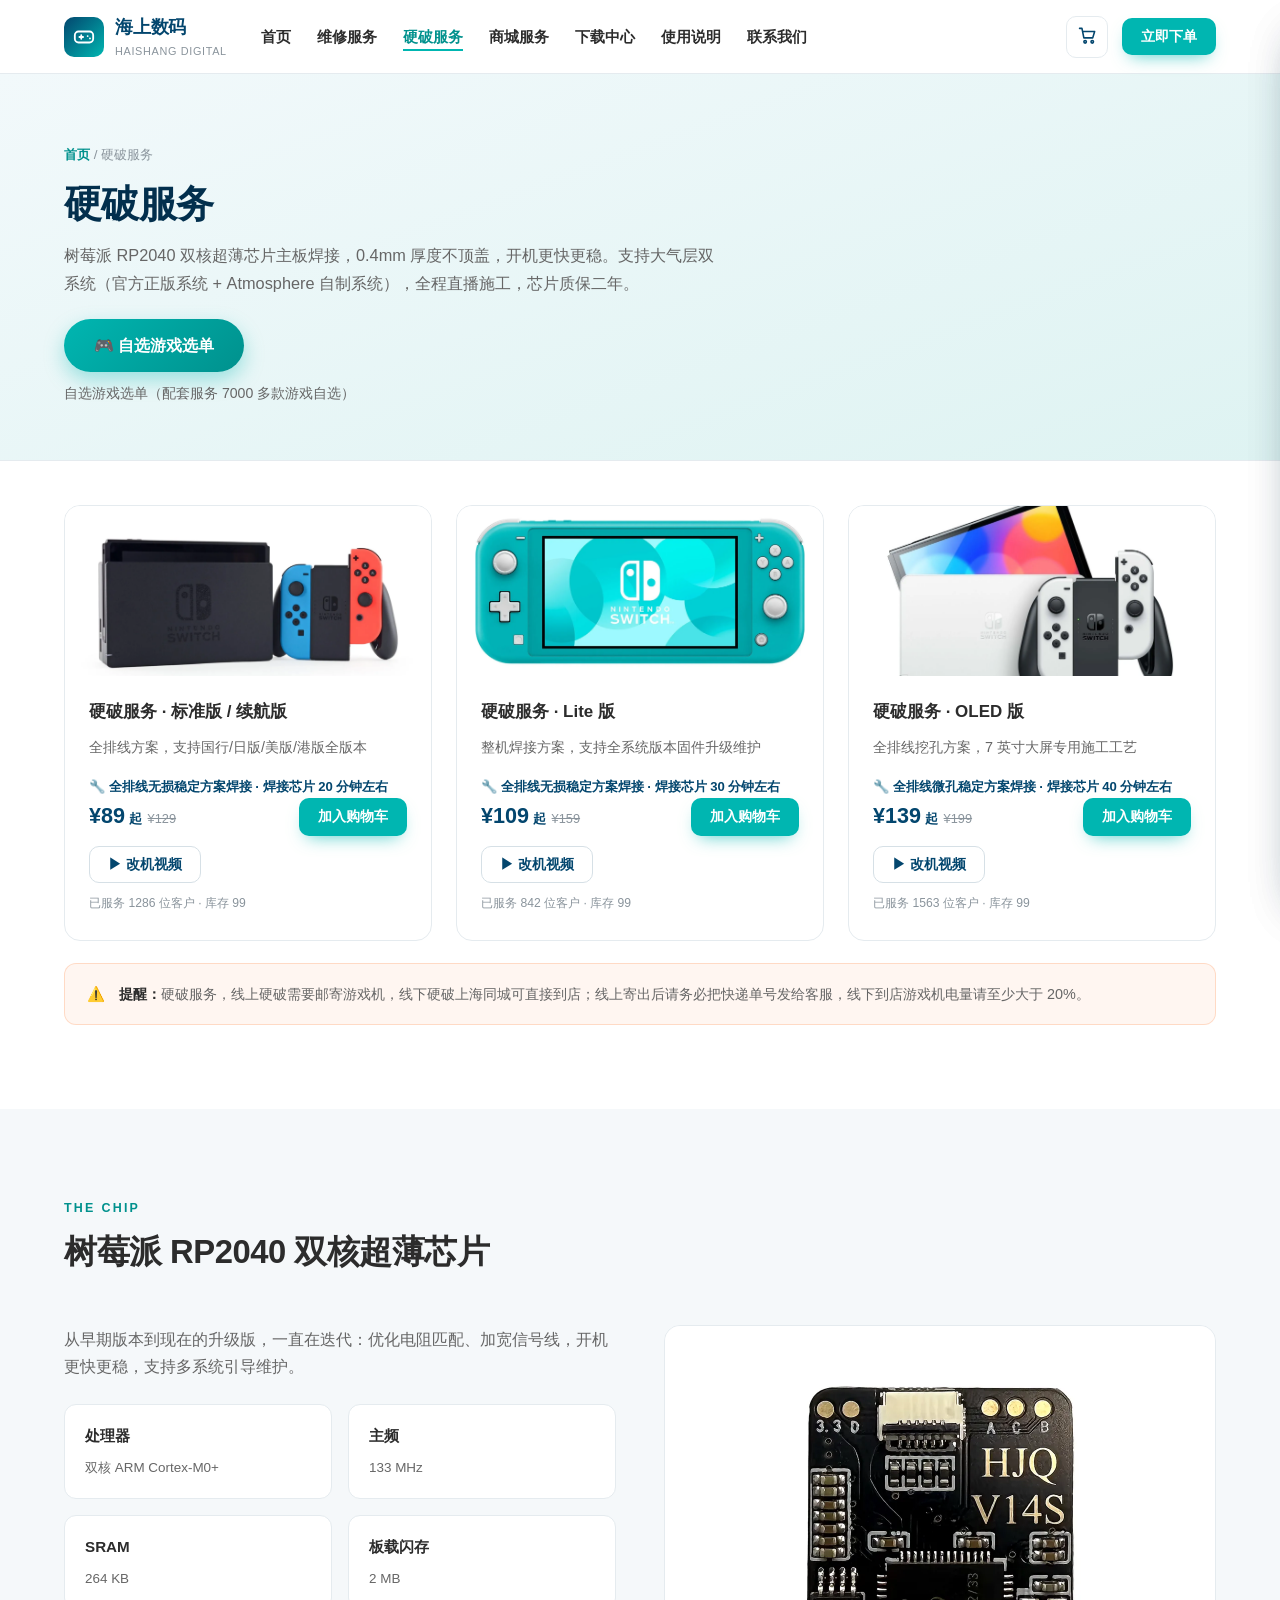
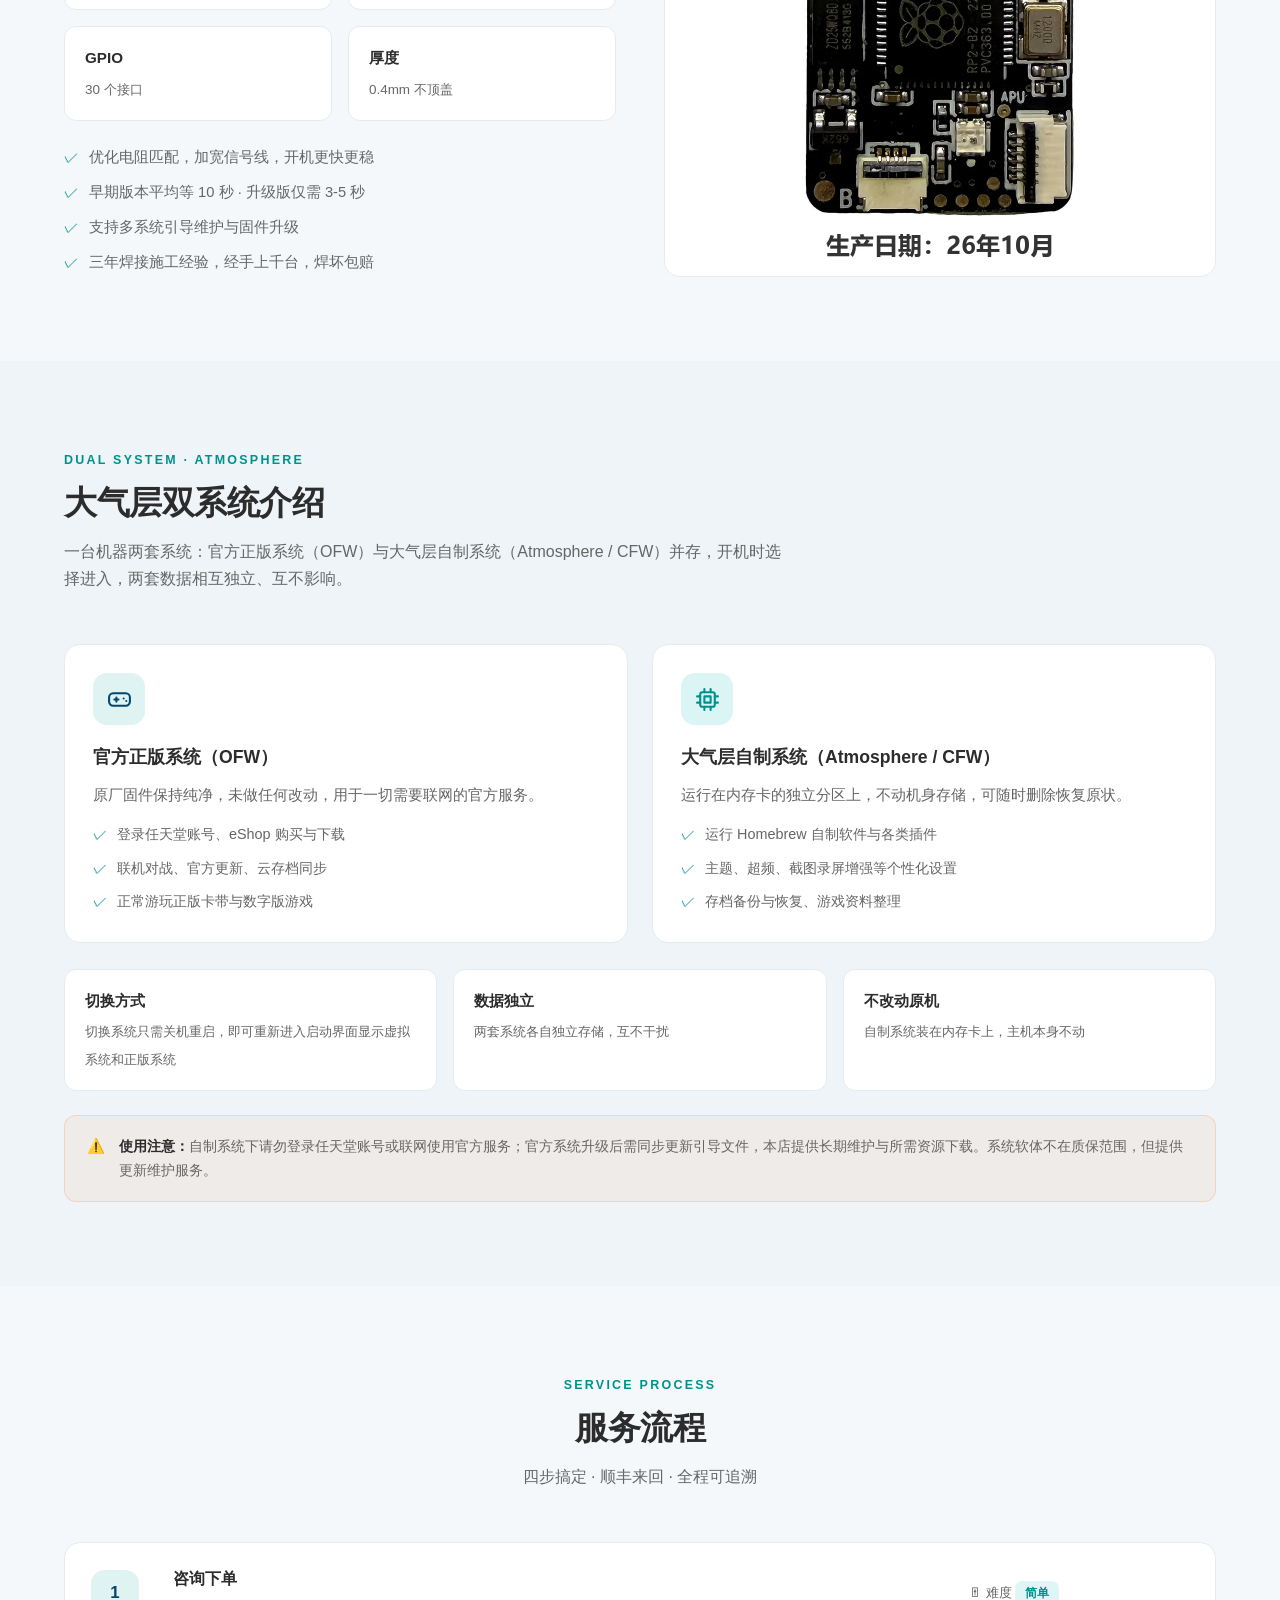
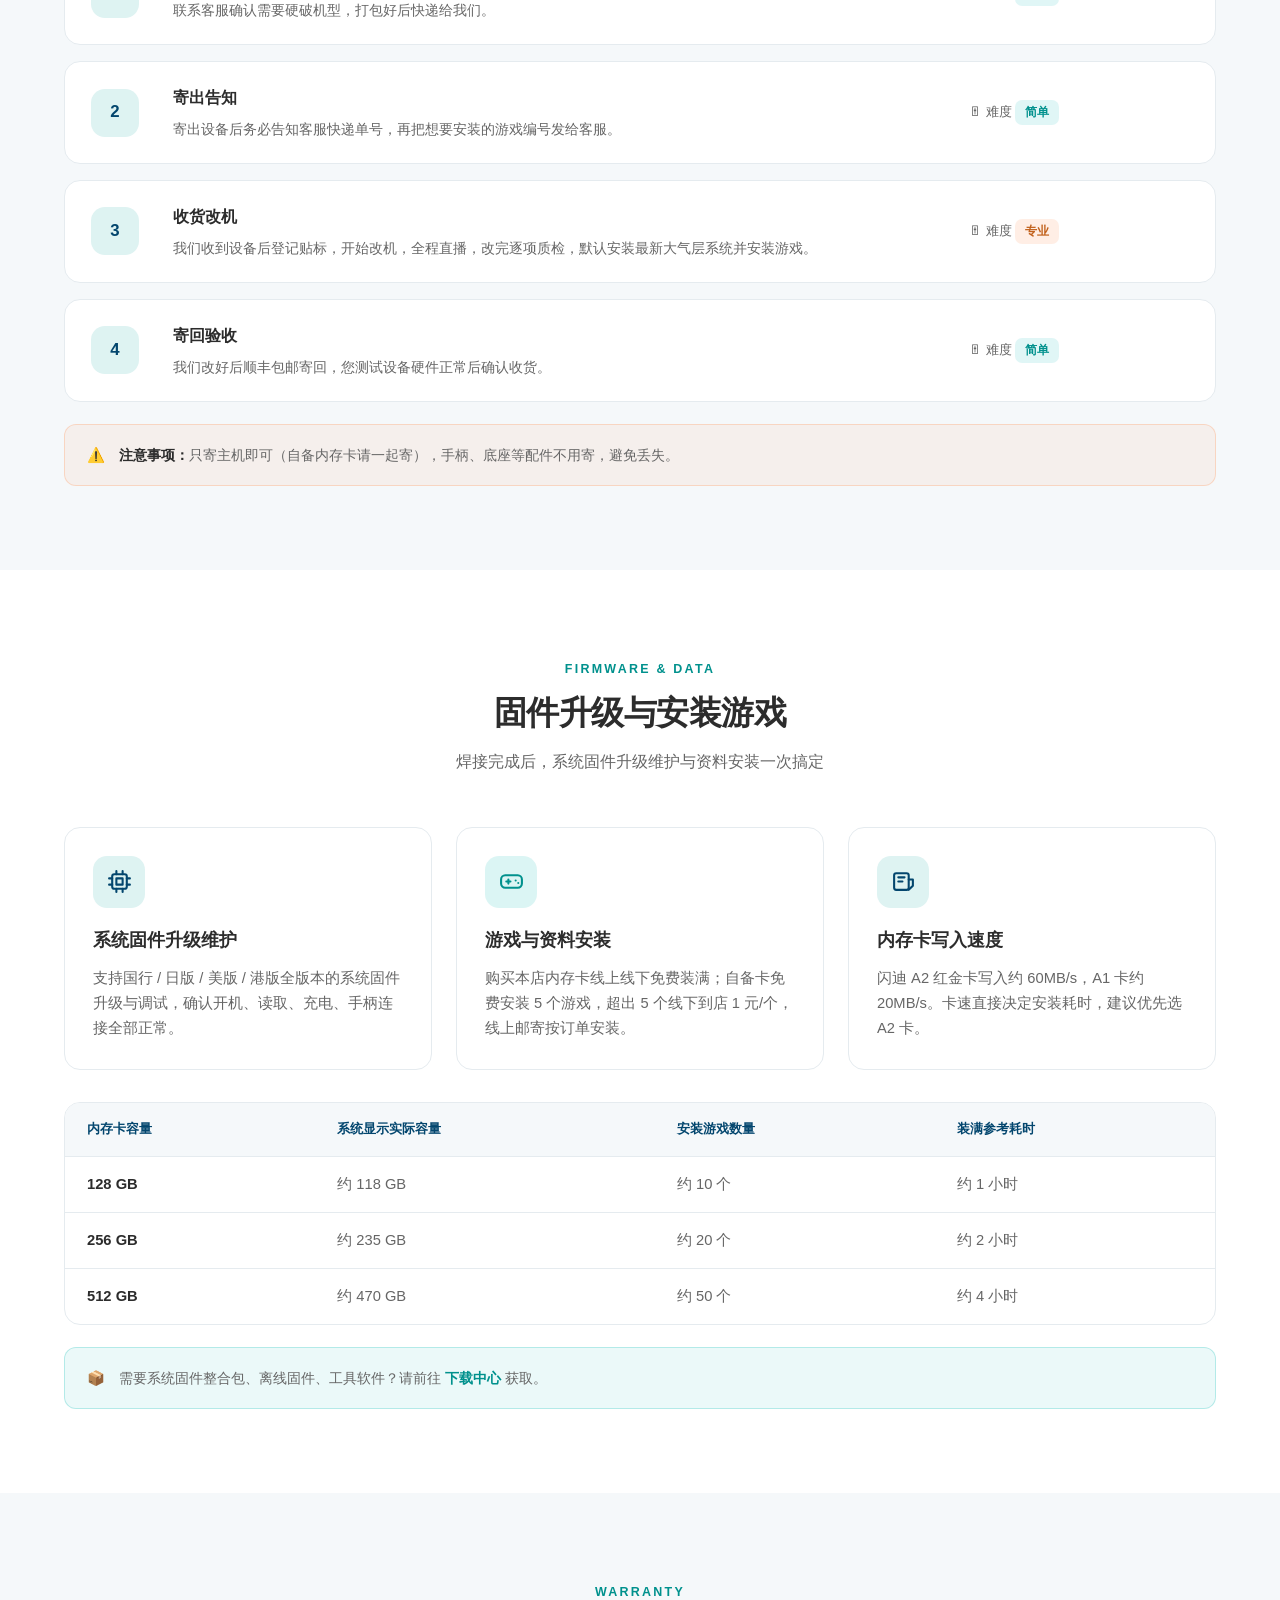
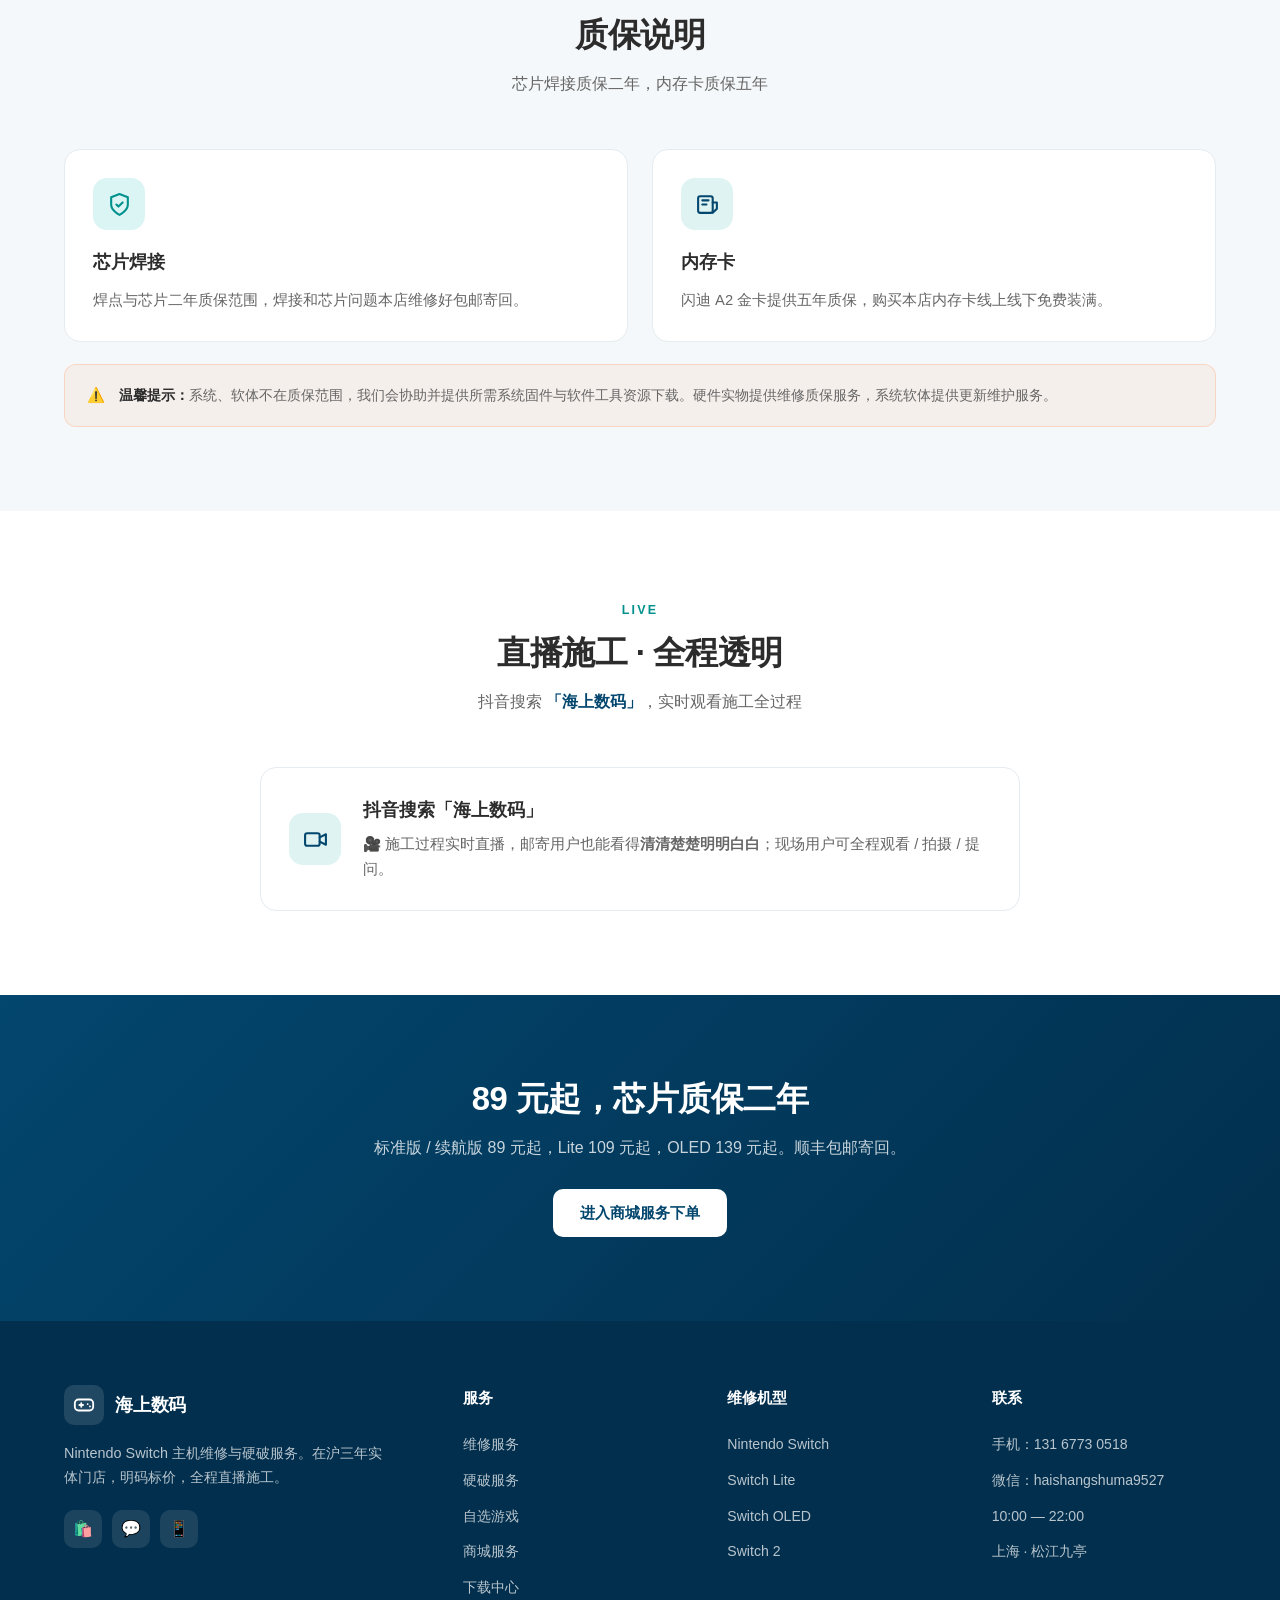
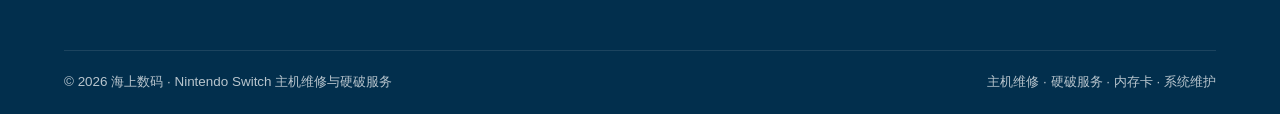
==== chip.html @ c390d18a "文案：改机服务→硬破服务（回滚，57处）" ====
<!DOCTYPE html>
<html lang="zh-CN">
<head>
<meta charset="UTF-8">
<meta name="viewport" content="width=device-width, initial-scale=1.0">
<title>硬破服务 | RP2040 主板焊接 · 系统固件维护 - 海上数码</title>
<meta name="description" content="海上数码提供 Nintendo Switch 硬破服务：RP2040 双核超薄芯片主板焊接，0.4mm 不顶盖，支持大气层双系统（官方正版系统 + Atmosphere 自制系统），开机 3-5 秒，芯片质保二年，全程直播施工。">
<link rel="stylesheet" href="assets/style.css?v=2">
</head>
<body>

<nav class="navbar">
    <div class="nav-inner">
        <a href="index.html" class="brand">
            <span class="brand-mark"></span>
            <span>海上数码<small>HAISHANG DIGITAL</small></span>
        </a>
        <ul class="nav-menu">
            <li><a href="index.html">首页</a></li>
            <li><a href="repair.html">维修服务</a></li>
            <li><a href="chip.html">硬破服务</a></li>
            <li><a href="shop.html">商城服务</a></li>
            <li><a href="resources.html">下载中心</a></li>
            <li><a href="support.html">使用说明</a></li>
            <li><a href="index.html#contact">联系我们</a></li>
        </ul>
        <div class="nav-right">
            <button class="cart-btn" onclick="openCart()" title="购物车"><span id="cartIcon"></span><span class="cart-badge">0</span></button>
            <button class="nav-toggle" id="navToggle"><span id="navToggleIcon"></span></button>
            <a href="shop.html" class="btn btn-primary btn-sm">立即下单</a>
        </div>
    </div>
</nav>

<header class="page-hero">
    <div class="container">
        <div class="breadcrumb"><a href="index.html">首页</a> / 硬破服务</div>
        <h1>硬破服务</h1>
        <p>树莓派 RP2040 双核超薄芯片主板焊接，0.4mm 厚度不顶盖，开机更快更稳。支持大气层双系统（官方正版系统 + Atmosphere 自制系统），全程直播施工，芯片质保二年。</p>
        <div style="margin-top:22px;">
            <a href="games.html" style="display:inline-flex;align-items:center;gap:8px;padding:13px 30px;border-radius:50px;background:linear-gradient(135deg,#00b6b1 0%,#00918d 100%);color:#fff;font-weight:700;font-size:1rem;text-decoration:none;box-shadow:0 8px 20px rgba(0,182,177,.35);transition:transform .2s,box-shadow .2s;" onmouseover="this.style.transform='translateY(-2px)';this.style.boxShadow='0 12px 26px rgba(0,182,177,.45)'" onmouseout="this.style.transform='';this.style.boxShadow='0 8px 20px rgba(0,182,177,.35)'">🎮 自选游戏选单</a>
            <div style="margin-top:10px;font-size:.88rem;color:var(--muted);">自选游戏选单（配套服务 7000 多款游戏自选）</div>
        </div>
    </div>
</header>

<!-- 硬破服务报价 -->
<section class="section" style="padding-top:44px;">
    <div class="container">
        <div class="grid-3">
            <div class="svc-card" data-reveal>
                <div class="svc-img"><img src="images/dev-switch.webp" alt="硬破服务 · 标准版 / 续航版" loading="lazy" onclick="openLB(this.src)"></div>
                <div class="svc-body">
                    <h3>硬破服务 · 标准版 / 续航版</h3>
                    <p>全排线方案，支持国行/日版/美版/港版全版本</p>
                    <div style="font-size:.82rem;color:var(--primary);font-weight:600;margin-top:6px;">🔧 全排线无损稳定方案焊接 · 焊接芯片 20 分钟左右</div>
                    <div class="svc-meta">
                        <div class="price">¥89<small> 起</small><del>¥129</del></div>
                        <button class="btn btn-primary btn-sm" onclick="addCart('chip-std','硬破服务 · 标准版 / 续航版',89,'images/dev-switch.webp')">加入购物车</button>
                    </div>
                    <div style="display:flex;gap:8px;flex-wrap:wrap;margin-top:10px;">
                        <a href="https://pan.baidu.com/s/18JdEKHUjVdumxs-N3WRRIA?pwd=6n2n" target="_blank" rel="noopener" class="btn btn-outline btn-sm">▶ 改机视频</a>
                    </div>
                    <div style="font-size:.76rem;color:var(--muted-2);margin-top:10px;">已服务 1286 位客户 · 库存 99</div>
                </div>
            </div>
            <div class="svc-card" data-reveal>
                <div class="svc-img"><img src="images/dev-lite.webp" alt="硬破服务 · Lite 版" loading="lazy" onclick="openLB(this.src)"></div>
                <div class="svc-body">
                    <h3>硬破服务 · Lite 版</h3>
                    <p>整机焊接方案，支持全系统版本固件升级维护</p>
                    <div style="font-size:.82rem;color:var(--primary);font-weight:600;margin-top:6px;">🔧 全排线无损稳定方案焊接 · 焊接芯片 30 分钟左右</div>
                    <div class="svc-meta">
                        <div class="price">¥109<small> 起</small><del>¥159</del></div>
                        <button class="btn btn-primary btn-sm" onclick="addCart('chip-lite','硬破服务 · Lite 版',109,'images/dev-lite.webp')">加入购物车</button>
                    </div>
                    <div style="display:flex;gap:8px;flex-wrap:wrap;margin-top:10px;">
                        <a href="https://pan.baidu.com/s/1l0y1aN6lp23Y-yCb9R8eZQ?pwd=kgwc" target="_blank" rel="noopener" class="btn btn-outline btn-sm">▶ 改机视频</a>
                    </div>
                    <div style="font-size:.76rem;color:var(--muted-2);margin-top:10px;">已服务 842 位客户 · 库存 99</div>
                </div>
            </div>
            <div class="svc-card" data-reveal>
                <div class="svc-img"><img src="images/dev-oled.webp" alt="硬破服务 · OLED 版" loading="lazy" onclick="openLB(this.src)"></div>
                <div class="svc-body">
                    <h3>硬破服务 · OLED 版</h3>
                    <p>全排线挖孔方案，7 英寸大屏专用施工工艺</p>
                    <div style="font-size:.82rem;color:var(--primary);font-weight:600;margin-top:6px;">🔧 全排线微孔稳定方案焊接 · 焊接芯片 40 分钟左右</div>
                    <div class="svc-meta">
                        <div class="price">¥139<small> 起</small><del>¥199</del></div>
                        <button class="btn btn-primary btn-sm" onclick="addCart('chip-oled','硬破服务 · OLED 版',139,'images/dev-oled.webp')">加入购物车</button>
                    </div>
                    <div style="display:flex;gap:8px;flex-wrap:wrap;margin-top:10px;">
                        <a href="https://pan.baidu.com/s/1A3m1OG3rIBZLU4Nnkk5iyA?pwd=ti3u" target="_blank" rel="noopener" class="btn btn-outline btn-sm">▶ 改机视频</a>
                    </div>
                    <div style="font-size:.76rem;color:var(--muted-2);margin-top:10px;">已服务 1563 位客户 · 库存 99</div>
                </div>
            </div>
        </div>
        <div class="callout warn" style="margin-top:22px;" data-reveal>
            <span>⚠️</span>
            <span><b>提醒：</b>硬破服务，线上硬破需要邮寄游戏机，线下硬破上海同城可直接到店；线上寄出后请务必把快递单号发给客服，线下到店游戏机电量请至少大于 20%。</span>
        </div>
    </div>
</section>

<!-- 芯片介绍 -->
<section class="section soft">
    <div class="container">
        <div class="section-head left" data-reveal>
            <span class="eyebrow">The Chip</span>
            <h2 class="section-title">树莓派 RP2040 双核超薄芯片</h2>
        </div>
        <div class="grid-2" style="gap:48px;align-items:center;">
            <div data-reveal>
                <p class="section-desc" style="margin-top:0;">从早期版本到现在的升级版，一直在迭代：优化电阻匹配、加宽信号线，开机更快更稳，支持多系统引导维护。</p>
                <div class="mini-grid" style="margin:24px 0;">
                    <div class="mini"><b>处理器</b><span>双核 ARM Cortex-M0+</span></div>
                    <div class="mini"><b>主频</b><span>133 MHz</span></div>
                    <div class="mini"><b>SRAM</b><span>264 KB</span></div>
                    <div class="mini"><b>板载闪存</b><span>2 MB</span></div>
                    <div class="mini"><b>GPIO</b><span>30 个接口</span></div>
                    <div class="mini"><b>厚度</b><span>0.4mm 不顶盖</span></div>
                </div>
                <ul style="display:flex;flex-direction:column;gap:10px;">
                    <li style="display:flex;gap:10px;font-size:.92rem;color:var(--muted);"><span style="color:var(--accent-dark);">✓</span>优化电阻匹配，加宽信号线，开机更快更稳</li>
                    <li style="display:flex;gap:10px;font-size:.92rem;color:var(--muted);"><span style="color:var(--accent-dark);">✓</span>早期版本平均等 10 秒 · 升级版仅需 3-5 秒</li>
                    <li style="display:flex;gap:10px;font-size:.92rem;color:var(--muted);"><span style="color:var(--accent-dark);">✓</span>支持多系统引导维护与固件升级</li>
                    <li style="display:flex;gap:10px;font-size:.92rem;color:var(--muted);"><span style="color:var(--accent-dark);">✓</span>三年焊接施工经验，经手上千台，焊坏包赔</li>
                </ul>
            </div>
            <div data-reveal>
                <img loading="lazy" src="images/chip.webp?v=2" alt="RP2040 芯片" style="border-radius:16px;border:1px solid var(--line);" onclick="openLB(this.src)">
            </div>
        </div>
    </div>
</section>

<!-- 大气层双系统介绍 -->
<section class="section soft-2" id="dual">
    <div class="container">
        <div class="section-head left" data-reveal>
            <span class="eyebrow">Dual System · Atmosphere</span>
            <h2 class="section-title">大气层双系统介绍</h2>
            <p class="section-desc">一台机器两套系统：官方正版系统（OFW）与大气层自制系统（Atmosphere / CFW）并存，开机时选择进入，两套数据相互独立、互不影响。</p>
        </div>
        <div class="grid-2" style="gap:24px;">
            <div class="card" data-reveal>
                <div class="icon-circle" id="d1"></div>
                <h3>官方正版系统（OFW）</h3>
                <p>原厂固件保持纯净，未做任何改动，用于一切需要联网的官方服务。</p>
                <ul style="display:flex;flex-direction:column;gap:9px;margin-top:14px;">
                    <li style="display:flex;gap:10px;font-size:.9rem;color:var(--muted);"><span style="color:var(--accent-dark);">✓</span>登录任天堂账号、eShop 购买与下载</li>
                    <li style="display:flex;gap:10px;font-size:.9rem;color:var(--muted);"><span style="color:var(--accent-dark);">✓</span>联机对战、官方更新、云存档同步</li>
                    <li style="display:flex;gap:10px;font-size:.9rem;color:var(--muted);"><span style="color:var(--accent-dark);">✓</span>正常游玩正版卡带与数字版游戏</li>
                </ul>
            </div>
            <div class="card" data-reveal>
                <div class="icon-circle accent" id="d2"></div>
                <h3>大气层自制系统（Atmosphere / CFW）</h3>
                <p>运行在内存卡的独立分区上，不动机身存储，可随时删除恢复原状。</p>
                <ul style="display:flex;flex-direction:column;gap:9px;margin-top:14px;">
                    <li style="display:flex;gap:10px;font-size:.9rem;color:var(--muted);"><span style="color:var(--accent-dark);">✓</span>运行 Homebrew 自制软件与各类插件</li>
                    <li style="display:flex;gap:10px;font-size:.9rem;color:var(--muted);"><span style="color:var(--accent-dark);">✓</span>主题、超频、截图录屏增强等个性化设置</li>
                    <li style="display:flex;gap:10px;font-size:.9rem;color:var(--muted);"><span style="color:var(--accent-dark);">✓</span>存档备份与恢复、游戏资料整理</li>
                </ul>
            </div>
        </div>
        <div class="mini-grid" style="margin-top:26px;">
            <div class="mini"><b>切换方式</b><span>切换系统只需关机重启，即可重新进入启动界面显示虚拟系统和正版系统</span></div>
            <div class="mini"><b>数据独立</b><span>两套系统各自独立存储，互不干扰</span></div>
            <div class="mini"><b>不改动原机</b><span>自制系统装在内存卡上，主机本身不动</span></div>
        </div>
        <div class="callout warn" style="margin-top:24px;" data-reveal>
            <span>⚠️</span>
            <span><b>使用注意：</b>自制系统下请勿登录任天堂账号或联网使用官方服务；官方系统升级后需同步更新引导文件，本店提供长期维护与所需资源下载。系统软体不在质保范围，但提供更新维护服务。</span>
        </div>
    </div>
</section>

<!-- 服务流程 -->
<section class="section soft">
    <div class="container">
        <div class="section-head" data-reveal>
            <span class="eyebrow">Service Process</span>
            <h2 class="section-title">服务流程</h2>
            <p class="section-desc">四步搞定 · 顺丰来回 · 全程可追溯</p>
        </div>
        <div class="steps-list">
            <div class="step-row" data-reveal>
                <div class="no">1</div>
                <div><h4>咨询下单</h4><p>联系客服确认需要硬破机型，打包好后快递给我们。</p></div>
                <div class="step-info"><span>🎚 难度 <span class="lvl e">简单</span></span></div>
            </div>
            <div class="step-row" data-reveal>
                <div class="no">2</div>
                <div><h4>寄出告知</h4><p>寄出设备后务必告知客服快递单号，再把想要安装的游戏编号发给客服。</p></div>
                <div class="step-info"><span>🎚 难度 <span class="lvl e">简单</span></span></div>
            </div>
            <div class="step-row" data-reveal>
                <div class="no">3</div>
                <div><h4>收货改机</h4><p>我们收到设备后登记贴标，开始改机，全程直播，改完逐项质检，默认安装最新大气层系统并安装游戏。</p></div>
                <div class="step-info"><span>🎚 难度 <span class="lvl m">专业</span></span></div>
            </div>
            <div class="step-row" data-reveal>
                <div class="no">4</div>
                <div><h4>寄回验收</h4><p>我们改好后顺丰包邮寄回，您测试设备硬件正常后确认收货。</p></div>
                <div class="step-info"><span>🎚 难度 <span class="lvl e">简单</span></span></div>
            </div>
        </div>
        <div class="callout warn" style="margin-top:22px;">
            <span>⚠️</span>
            <span><b>注意事项：</b>只寄主机即可（自备内存卡请一起寄），手柄、底座等配件不用寄，避免丢失。</span>
        </div>
    </div>
</section>

<!-- 固件升级与安装游戏 -->
<section class="section">
    <div class="container">
        <div class="section-head" data-reveal>
            <span class="eyebrow">Firmware & Data</span>
            <h2 class="section-title">固件升级与安装游戏</h2>
            <p class="section-desc">焊接完成后，系统固件升级维护与资料安装一次搞定</p>
        </div>
        <div class="grid-3">
            <div class="card" data-reveal>
                <div class="icon-circle" id="f1"></div>
                <h3>系统固件升级维护</h3>
                <p>支持国行 / 日版 / 美版 / 港版全版本的系统固件升级与调试，确认开机、读取、充电、手柄连接全部正常。</p>
            </div>
            <div class="card" data-reveal>
                <div class="icon-circle accent" id="f2"></div>
                <h3>游戏与资料安装</h3>
                <p>购买本店内存卡线上线下免费装满；自备卡免费安装 5 个游戏，超出 5 个线下到店 1 元/个，线上邮寄按订单安装。</p>
            </div>
            <div class="card" data-reveal>
                <div class="icon-circle" id="f3"></div>
                <h3>内存卡写入速度</h3>
                <p>闪迪 A2 红金卡写入约 60MB/s，A1 卡约 20MB/s。卡速直接决定安装耗时，建议优先选 A2 卡。</p>
            </div>
        </div>
        <div class="table-wrap" style="margin-top:32px;" data-reveal>
            <table>
                <thead><tr><th>内存卡容量</th><th>系统显示实际容量</th><th>安装游戏数量</th><th>装满参考耗时</th></tr></thead>
                <tbody>
                    <tr><td>128 GB</td><td>约 118 GB</td><td>约 10 个</td><td>约 1 小时</td></tr>
                    <tr><td>256 GB</td><td>约 235 GB</td><td>约 20 个</td><td>约 2 小时</td></tr>
                    <tr><td>512 GB</td><td>约 470 GB</td><td>约 50 个</td><td>约 4 小时</td></tr>
                </tbody>
            </table>
        </div>
        <div class="callout" style="margin-top:22px;" data-reveal>
            <span>📦</span>
            <span>需要系统固件整合包、离线固件、工具软件？请前往 <a href="resources.html" style="color:var(--accent-dark);font-weight:700;">下载中心</a> 获取。</span>
        </div>
    </div>
</section>

<!-- 质保 -->
<section class="section soft">
    <div class="container">
        <div class="section-head" data-reveal>
            <span class="eyebrow">Warranty</span>
            <h2 class="section-title">质保说明</h2>
            <p class="section-desc">芯片焊接质保二年，内存卡质保五年</p>
        </div>
        <div class="grid-2">
            <div class="card" data-reveal><div class="icon-circle accent" id="w3"></div><h3>芯片焊接</h3><p>焊点与芯片二年质保范围，焊接和芯片问题本店维修好包邮寄回。</p></div>
            <div class="card" data-reveal><div class="icon-circle" id="w4"></div><h3>内存卡</h3><p>闪迪 A2 金卡提供五年质保，购买本店内存卡线上线下免费装满。</p></div>
        </div>
        <div class="callout warn" style="margin-top:22px;" data-reveal>
            <span>⚠️</span>
            <span><b>温馨提示：</b>系统、软体不在质保范围，我们会协助并提供所需系统固件与软件工具资源下载。硬件实物提供维修质保服务，系统软体提供更新维护服务。</span>
        </div>
    </div>
</section>

<!-- 直播施工 -->
<section class="section">
    <div class="container">
        <div class="section-head" data-reveal>
            <span class="eyebrow">Live</span>
            <h2 class="section-title">直播施工 · 全程透明</h2>
            <p class="section-desc">抖音搜索 <strong style="color:var(--primary);">「海上数码」</strong>，实时观看施工全过程</p>
        </div>
        <div class="card" data-reveal style="display:flex;gap:22px;align-items:center;max-width:760px;margin:0 auto;">
            <div class="icon-circle" id="lv1" style="margin:0;flex:0 0 auto;"></div>
            <div>
                <h4 style="font-size:1.1rem;margin-bottom:6px;">抖音搜索「海上数码」</h4>
                <p>🎥 施工过程实时直播，邮寄用户也能看得<strong>清清楚楚明明白白</strong>；现场用户可全程观看 / 拍摄 / 提问。</p>
            </div>
        </div>
    </div>
</section>

<!-- CTA -->
<section class="section deep">
    <div class="container" style="text-align:center;">
        <h2 class="section-title" style="margin-bottom:14px;">89 元起，芯片质保二年</h2>
        <p class="section-desc" style="margin:0 auto 28px;max-width:560px;">标准版 / 续航版 89 元起，Lite 109 元起，OLED 139 元起。顺丰包邮寄回。</p>
        <a href="shop.html" class="btn btn-light">进入商城服务下单</a>
    </div>
</section>

<footer class="footer">
    <div class="container">
        <div class="foot-grid">
            <div>
                <a href="index.html" class="brand"><span class="brand-mark"></span><span>海上数码</span></a>
                <p>Nintendo Switch 主机维修与硬破服务。在沪三年实体门店，明码标价，全程直播施工。</p>
                <div class="socials">
                    <a href="https://shop310015375.taobao.com/" target="_blank" rel="noopener" title="淘宝店铺">🛍️</a>
                    <a href="javascript:copyText('haishangshuma9527')" title="复制微信">💬</a>
                    <a href="javascript:copyText('13167730518')" title="复制手机">📱</a>
                </div>
            </div>
            <div>
                <h5>服务</h5>
                <ul>
                    <li><a href="repair.html">维修服务</a></li>
                    <li><a href="chip.html">硬破服务</a></li>
            <li><a href="games.html">自选游戏</a></li>
                    <li><a href="shop.html">商城服务</a></li>
                    <li><a href="resources.html">下载中心</a></li>
                </ul>
            </div>
            <div>
                <h5>维修机型</h5>
                <ul>
                    <li><a href="repair.html">Nintendo Switch</a></li>
                    <li><a href="repair.html">Switch Lite</a></li>
                    <li><a href="repair.html">Switch OLED</a></li>
                    <li><a href="repair.html">Switch 2</a></li>
                </ul>
            </div>
            <div>
                <h5>联系</h5>
                <ul>
                    <li>手机：131 6773 0518</li>
                    <li>微信：haishangshuma9527</li>
                    <li>10:00 — 22:00</li>
                    <li>上海 · 松江九亭</li>
                </ul>
            </div>
        </div>
        <div class="foot-bottom">
            <span>© 2026 海上数码 · Nintendo Switch 主机维修与硬破服务</span>
            <span>主机维修 · 硬破服务 · 内存卡 · 系统维护</span>
        </div>
    </div>
</footer>

<div class="mask" id="mask" onclick="closeAll()"></div>
<div class="drawer" id="cartDrawer">
    <div class="drawer-head"><h3>我的购物车</h3><button class="drawer-close" onclick="closeAll()">✕</button></div>
    <div class="drawer-body" id="cartBody"></div>
    <div class="drawer-foot">
        <div class="total-row"><span>合计</span><b>¥<span id="cartTotal">0</span></b></div>
        <button class="btn btn-primary btn-block" onclick="checkout()">提交订单 · 联系客服确认</button>
    </div>
</div>
<div class="drawer" id="csDrawer">
    <div class="drawer-head"><h3>联系客服</h3><button class="drawer-close" onclick="closeAll()">✕</button></div>
    <div class="drawer-body">
        <p style="font-size:.88rem;color:var(--muted);margin-bottom:18px;">工作时间 10:00 — 22:00，下单后请主动发送快递单号</p>
        <div class="res-item" style="margin-bottom:12px;"><span class="res-ico" style="background:var(--primary)">💬</span>
            <div><div class="res-name">客服微信</div><div class="res-sub">haishangshuma9527</div></div>
            <span class="res-go" onclick="copyText('haishangshuma9527')">复制</span></div>
        <a class="res-item" style="margin-bottom:12px;" href="https://shop310015375.taobao.com/" target="_blank" rel="noopener"><span class="res-ico" style="background:var(--primary)">🛍️</span>
            <div><div class="res-name">我的淘宝店铺</div><div class="res-sub">shop310015375.taobao.com</div></div>
            <span class="res-go">打开</span></a>
        <div class="res-item" style="margin-bottom:12px;"><span class="res-ico" style="background:var(--primary)">📱</span>
            <div><div class="res-name">客服手机</div><div class="res-sub">131 6773 0518</div></div>
            <span class="res-go" onclick="copyText('13167730518')">复制</span></div>
        <div class="res-item" style="margin-bottom:12px;"><span class="res-ico" style="background:var(--primary)">🚚</span>
            <div><div class="res-name">邮寄地址</div><div class="res-sub">沪松公路1399弄69号616室</div></div>
            <span class="res-go" onclick="copyAddr()">复制</span></div>
        <img loading="lazy" src="images/wechat-qr.webp" alt="微信客服" style="width:150px;border-radius:12px;border:1px solid var(--line);margin-top:8px;" onclick="openLB(this.src)">
    </div>
</div>

<script src="assets/app.js?v=2"></script>
<script>
document.querySelectorAll('.brand-mark').forEach(e=>e.innerHTML = icon('game'));
const setIcon = (id,n)=>{ const e=document.getElementById(id); if(e) e.innerHTML = icon(n); };
setIcon('navToggleIcon','menu'); setIcon('cartIcon','cart');
setIcon('f1','chip'); setIcon('f2','game'); setIcon('f3','sd');
setIcon('d1','game'); setIcon('d2','chip');
setIcon('w1','game'); setIcon('w2','tools'); setIcon('w3','shield'); setIcon('w4','sd'); setIcon('lv1','video');
</script>
</body>
</html>
---- assets/style.css ----
/* ==========================================================
   海上数码 · 共享样式（浅色专业维修服务风格）
   主色 #03466e 深蓝 / 强调 #00b6b1 青绿 / 辅助 #def3f2 浅青
   ========================================================== */
:root{
    --primary:#03466e;
    --primary-dark:#023a5c;
    --primary-deep:#022f4d;
    --accent:#00b6b1;
    --accent-dark:#00918d;
    --secondary:#def3f2;
    --text:#2c2c2c;
    --muted:#666666;
    --muted-2:#8a949c;
    --line:#e5ebef;
    --line-2:#d6e0e6;
    --bg:#ffffff;
    --soft:#f5f8fa;
    --soft-2:#eef4f7;
    --radius:12px;
    --radius-lg:16px;
    --shadow:0 2px 6px rgba(16,42,67,.06), 0 1px 2px rgba(16,42,67,.04);
    --shadow-md:0 10px 22px -8px rgba(16,42,67,.16);
    --shadow-lg:0 22px 44px -18px rgba(16,42,67,.26);
    --nav-h:74px;
}
*{ margin:0; padding:0; box-sizing:border-box; }
html{ scroll-behavior:smooth; scroll-padding-top:var(--nav-h); }
body{
    font-family:-apple-system,BlinkMacSystemFont,'Segoe UI','PingFang SC','Hiragino Sans GB','Microsoft YaHei',sans-serif;
    color:var(--text); background:var(--bg); line-height:1.7; -webkit-font-smoothing:antialiased;
    padding-top:var(--nav-h);
}
img{ max-width:100%; display:block; }
a{ color:inherit; text-decoration:none; }
ul{ list-style:none; }

/* ---------- 布局 ---------- */
.container{ width:100%; max-width:1200px; margin:0 auto; padding:0 24px; }
.section{ padding:84px 0; }
.section.soft{ background:var(--soft); }
.section.soft-2{ background:var(--soft-2); }
.section.deep{ background:linear-gradient(135deg,#03466e 0%,#022f4d 100%); color:#fff; }
.section-head{ max-width:720px; margin:0 auto 52px; text-align:center; }
.section-head.left{ margin-left:0; text-align:left; }
.eyebrow{
    display:inline-block; font-size:.78rem; font-weight:700; letter-spacing:.18em; text-transform:uppercase;
    color:var(--accent-dark); margin-bottom:12px;
}
.section.deep .eyebrow{ color:#7fe3e0; }
.section-title{ font-size:2.05rem; font-weight:800; letter-spacing:-.5px; line-height:1.25; color:var(--text); }
.section.deep .section-title{ color:#fff; }
.section-desc{ margin-top:14px; font-size:1rem; color:var(--muted); }
.section.deep .section-desc{ color:rgba(255,255,255,.78); }

/* ---------- 按钮 ---------- */
.btn{
    display:inline-flex; align-items:center; justify-content:center; gap:9px;
    padding:13px 26px; border-radius:10px; font-size:.94rem; font-weight:700; font-family:inherit;
    border:1px solid transparent; cursor:pointer; transition:.25s; line-height:1.3;
}
.btn svg{ width:17px; height:17px; }
.btn-primary{ background:var(--accent); color:#fff; box-shadow:0 8px 18px -8px rgba(0,182,177,.7); }
.btn-primary:hover{ background:var(--accent-dark); transform:translateY(-2px); }
.btn-dark{ background:var(--primary); color:#fff; }
.btn-dark:hover{ background:var(--primary-deep); transform:translateY(-2px); }
.btn-outline{ border-color:var(--line-2); color:var(--primary); background:#fff; }
.btn-outline:hover{ border-color:var(--accent); color:var(--accent-dark); }
.btn-light{ background:#fff; color:var(--primary); }
.btn-light:hover{ background:var(--secondary); }
.btn-block{ width:100%; }
.btn-sm{ padding:9px 18px; font-size:.85rem; }

/* ---------- 导航 ---------- */
.navbar{
    position:fixed; top:0; left:0; right:0; height:var(--nav-h); z-index:1000;
    background:rgba(255,255,255,.96); backdrop-filter:blur(10px); border-bottom:1px solid var(--line);
    transition:.3s;
}
.navbar.scrolled{ box-shadow:0 6px 24px -12px rgba(16,42,67,.28); }
.nav-inner{ max-width:1200px; height:100%; margin:0 auto; padding:0 24px; display:flex; align-items:center; gap:28px; }
.brand{ display:flex; align-items:center; gap:11px; font-weight:800; font-size:1.12rem; color:var(--primary); letter-spacing:-.2px; }
.brand-mark{
    width:40px; height:40px; border-radius:10px; background:linear-gradient(135deg,var(--primary),var(--accent));
    display:flex; align-items:center; justify-content:center; color:#fff; flex-shrink:0;
}
.brand-mark svg{ width:22px; height:22px; }
.brand small{ display:block; font-size:.68rem; font-weight:500; color:var(--muted-2); letter-spacing:.06em; }
.nav-menu{ display:flex; gap:26px; margin-left:6px; }
.nav-menu a{ font-size:.92rem; font-weight:600; color:var(--text); padding:6px 0; position:relative; transition:.25s; }
.nav-menu a::after{
    content:''; position:absolute; left:0; bottom:0; width:0; height:2px; background:var(--accent); transition:.25s;
}
.nav-menu a:hover{ color:var(--accent-dark); }
.nav-menu a:hover::after, .nav-menu a.active::after{ width:100%; }
.nav-menu a.active{ color:var(--accent-dark); }
.nav-right{ margin-left:auto; display:flex; align-items:center; gap:14px; }
.cart-btn{
    position:relative; width:42px; height:42px; border-radius:10px; border:1px solid var(--line);
    background:#fff; display:flex; align-items:center; justify-content:center; cursor:pointer; transition:.25s; color:var(--primary);
}
.cart-btn:hover{ border-color:var(--accent); color:var(--accent-dark); }
.cart-btn svg{ width:19px; height:19px; }
.cart-badge{
    position:absolute; top:-6px; right:-6px; min-width:19px; height:19px; padding:0 5px; border-radius:10px;
    background:var(--accent); color:#fff; font-size:.68rem; font-weight:700;
    display:flex; align-items:center; justify-content:center; transition:transform .18s;
}
.nav-toggle{ display:none; width:42px; height:42px; border:1px solid var(--line); border-radius:10px;
    background:#fff; cursor:pointer; align-items:center; justify-content:center; color:var(--primary); }
.nav-toggle svg{ width:20px; height:20px; }

/* ---------- Hero ---------- */
.hero{ position:relative; padding:96px 0 92px; overflow:hidden;
    background:linear-gradient(160deg,#f2f9fb 0%,#e6f4f4 55%,#def3f2 100%); }
.hero::after{
    content:''; position:absolute; right:-140px; top:-90px; width:460px; height:460px; border-radius:50%;
    background:radial-gradient(circle,rgba(0,182,177,.16),transparent 68%);
}
.hero-grid{ position:relative; z-index:1; display:grid; grid-template-columns:1.05fr .95fr; gap:56px; align-items:center; }
.hero-tag{
    display:inline-flex; align-items:center; gap:8px; padding:6px 14px; border-radius:30px; background:#fff;
    border:1px solid var(--line); font-size:.82rem; font-weight:600; color:var(--primary); margin-bottom:22px;
    box-shadow:var(--shadow);
}
.hero-tag i{ width:7px; height:7px; border-radius:50%; background:var(--accent); display:block; }
.hero h1{ font-size:2.85rem; font-weight:800; line-height:1.2; letter-spacing:-1px; color:var(--primary-deep); }
.hero h1 em{ font-style:normal; color:var(--accent-dark); }
.hero p{ margin-top:20px; font-size:1.06rem; color:var(--muted); max-width:520px; }
.hero-actions{ margin-top:32px; display:flex; gap:14px; flex-wrap:wrap; }
.hero-points{ margin-top:34px; display:flex; gap:30px; flex-wrap:wrap; }
.hero-points div{ display:flex; align-items:center; gap:9px; font-size:.9rem; font-weight:600; color:var(--text); }
.hero-points svg{ width:18px; height:18px; color:var(--accent-dark); flex-shrink:0; }
.hero-visual{ position:relative; }
.hero-card{
    background:#fff; border:1px solid var(--line); border-radius:18px; padding:26px; box-shadow:var(--shadow-lg);
}
.hero-card h4{ font-size:1rem; font-weight:700; margin-bottom:16px; color:var(--primary); }
.hero-list li{ display:flex; align-items:flex-start; gap:11px; padding:9px 0; font-size:.9rem; color:var(--muted); border-top:1px solid var(--line); }
.hero-list li:first-child{ border-top:none; }
.hero-list svg{ width:17px; height:17px; color:var(--accent); margin-top:3px; flex-shrink:0; }
.hero-list b{ color:var(--text); font-weight:700; }

/* ---------- 统计条 ---------- */
.stats{ display:grid; grid-template-columns:repeat(4,1fr); gap:24px; }
.stat{ text-align:center; padding:26px 16px; background:#fff; border:1px solid var(--line); border-radius:var(--radius); }
.stat .num{ font-size:2rem; font-weight:800; color:var(--primary); letter-spacing:-.5px; }
.stat .lbl{ font-size:.86rem; color:var(--muted); margin-top:4px; }

/* ---------- 通用卡片 ---------- */
.grid-2{ display:grid; grid-template-columns:repeat(2,1fr); gap:24px; }
.grid-3{ display:grid; grid-template-columns:repeat(3,1fr); gap:24px; }
.grid-4{ display:grid; grid-template-columns:repeat(4,1fr); gap:20px; }
.card{
    background:#fff; border:1px solid var(--line); border-radius:var(--radius-lg); padding:28px;
    transition:.3s; height:100%;
}
.card:hover{ transform:translateY(-5px); box-shadow:var(--shadow-md); border-color:var(--line-2); }
.card h3{ font-size:1.1rem; font-weight:700; margin-bottom:10px; }
.card p{ font-size:.92rem; color:var(--muted); }
.icon-circle{
    width:52px; height:52px; border-radius:14px; background:var(--secondary); color:var(--primary);
    display:flex; align-items:center; justify-content:center; margin-bottom:18px;
}
.icon-circle svg{ width:25px; height:25px; }
.icon-circle.accent{ background:rgba(0,182,177,.14); color:var(--accent-dark); }

/* 服务卡（带图片） */
.svc-card{ background:#fff; border:1px solid var(--line); border-radius:var(--radius-lg); overflow:hidden; transition:.3s; }
.svc-card:hover{ transform:translateY(-5px); box-shadow:var(--shadow-md); }
.svc-img{ height:170px; overflow:hidden; background:var(--soft-2); position:relative; }
.svc-img img{ width:100%; height:100%; object-fit:cover; transition:.45s; }
.svc-card:hover .svc-img img{ transform:scale(1.06); }
.svc-body{ padding:22px 24px 26px; }
.svc-body h3{ font-size:1.06rem; font-weight:700; margin-bottom:8px; }
.svc-body p{ font-size:.9rem; color:var(--muted); margin-bottom:16px; }
.svc-meta{ display:flex; align-items:center; justify-content:space-between; gap:12px; }
.price{ font-size:1.35rem; font-weight:800; color:var(--primary); }
.price small{ font-size:.8rem; font-weight:600; }
.price del{ font-size:.8rem; color:var(--muted-2); margin-left:6px; font-weight:500; }

/* ---------- 机型卡 ---------- */
.dev-card{ background:#fff; border:1px solid var(--line); border-radius:var(--radius-lg); overflow:hidden; transition:.3s; }
.dev-card:hover{ transform:translateY(-5px); box-shadow:var(--shadow-md); }
.dev-img{ height:158px; overflow:hidden; background:var(--soft-2); position:relative; }
.dev-img img{ width:100%; height:100%; object-fit:cover; transition:.45s; }
.dev-card:hover .dev-img img{ transform:scale(1.06); }
.dev-model{
    position:absolute; left:12px; bottom:12px; padding:4px 10px; border-radius:7px;
    background:rgba(255,255,255,.94); font-size:.72rem; font-weight:700; color:var(--primary);
    font-family:'Courier New',monospace;
}
.dev-body{ padding:18px 20px 20px; }
.dev-body h3{ font-size:1rem; font-weight:700; margin-bottom:4px; }
.dev-year{ font-size:.78rem; color:var(--muted-2); }
.dev-spec{ margin:12px 0 14px; display:flex; flex-direction:column; gap:4px; }
.dev-spec li{ font-size:.82rem; color:var(--muted); display:flex; gap:8px; }
.dev-spec li::before{ content:'·'; color:var(--accent); font-weight:700; }
.dev-tags{ display:flex; flex-wrap:wrap; gap:6px; margin-bottom:14px; }
.dev-tags span{ font-size:.72rem; padding:3px 9px; border-radius:7px; background:var(--soft); color:var(--muted); border:1px solid var(--line); }
.dev-foot{ display:flex; align-items:center; justify-content:space-between; padding-top:12px; border-top:1px solid var(--line); gap:10px; }
.dev-foot a{ font-size:.83rem; font-weight:700; color:var(--accent-dark); }
.dev-status{ font-size:.72rem; font-weight:700; padding:3px 10px; border-radius:7px; }
.dev-status.ok{ background:rgba(0,182,177,.12); color:var(--accent-dark); }
.dev-status.ask{ background:rgba(255,138,76,.14); color:#c2621d; }

/* ---------- 流程（深色区） ---------- */
.process{ display:grid; grid-template-columns:repeat(4,1fr); gap:26px; }
.step{ position:relative; }
.step-no{
    width:56px; height:56px; border-radius:16px; background:rgba(255,255,255,.1); border:1px solid rgba(255,255,255,.2);
    display:flex; align-items:center; justify-content:center; font-size:1.15rem; font-weight:800; color:#7fe3e0; margin-bottom:18px;
}
.step h4{ font-size:1.05rem; font-weight:700; margin-bottom:8px; }
.step p{ font-size:.9rem; color:rgba(255,255,255,.76); }
.step-meta{ margin-top:12px; font-size:.78rem; color:rgba(255,255,255,.6); }

/* ---------- 流程（浅色长列表） ---------- */
.steps-list{ display:flex; flex-direction:column; gap:16px; }
.step-row{ display:grid; grid-template-columns:58px 1fr 220px; gap:24px; align-items:center;
    background:#fff; border:1px solid var(--line); border-radius:var(--radius-lg); padding:22px 26px; transition:.28s; }
.step-row:hover{ box-shadow:var(--shadow-md); border-color:var(--line-2); }
.step-row .no{ width:48px; height:48px; border-radius:14px; background:var(--secondary); color:var(--primary);
    display:flex; align-items:center; justify-content:center; font-weight:800; font-size:1.05rem; }
.step-row h4{ font-size:1.02rem; font-weight:700; margin-bottom:5px; }
.step-row p{ font-size:.89rem; color:var(--muted); }
.step-info{ display:flex; flex-direction:column; gap:6px; font-size:.8rem; color:var(--muted); }
.step-info b{ color:var(--text); font-weight:700; }
.lvl{ display:inline-block; padding:2px 10px; border-radius:7px; font-size:.75rem; font-weight:700; }
.lvl.e{ background:rgba(0,182,177,.12); color:var(--accent-dark); }
.lvl.m{ background:rgba(255,138,76,.14); color:#c2621d; }

/* ---------- 评价 ---------- */
.review{ background:#fff; border:1px solid var(--line); border-radius:var(--radius-lg); padding:26px; height:100%; }
.review .stars{ color:#f5b301; font-size:.9rem; letter-spacing:2px; margin-bottom:12px; }
.review p{ font-size:.93rem; color:var(--muted); margin-bottom:18px; }
.reviewer{ display:flex; align-items:center; gap:12px; }
.avatar{ width:40px; height:40px; border-radius:50%; display:flex; align-items:center; justify-content:center;
    color:#fff; font-weight:700; font-size:.9rem; flex-shrink:0; }
.reviewer b{ font-size:.9rem; display:block; }
.reviewer span{ font-size:.78rem; color:var(--muted-2); }

/* ---------- 表单 ---------- */
.form-card{ background:#fff; border:1px solid var(--line); border-radius:var(--radius-lg); padding:32px; }
.form-card h3{ font-size:1.25rem; font-weight:800; margin-bottom:6px; }
.form-card .sub{ font-size:.9rem; color:var(--muted); margin-bottom:24px; }
.field{ margin-bottom:16px; }
.field label{ display:block; font-size:.84rem; font-weight:700; margin-bottom:7px; color:var(--text); }
.field input, .field select, .field textarea{
    width:100%; padding:12px 14px; border:1px solid var(--line-2); border-radius:10px;
    font-size:.92rem; font-family:inherit; color:var(--text); background:#fff; outline:none; transition:.2s;
}
.field input:focus, .field select:focus, .field textarea:focus{ border-color:var(--accent); box-shadow:0 0 0 3px rgba(0,182,177,.12); }
.field textarea{ resize:vertical; min-height:110px; }
.form-row{ display:grid; grid-template-columns:1fr 1fr; gap:14px; }

/* ---------- 联系信息 ---------- */
.info-list li{ display:flex; gap:15px; padding:16px 0; border-bottom:1px solid var(--line); }
.info-list li:last-child{ border-bottom:none; }
.info-ico{ width:42px; height:42px; border-radius:12px; background:var(--secondary); color:var(--primary);
    display:flex; align-items:center; justify-content:center; flex-shrink:0; }
.info-ico svg{ width:20px; height:20px; }
.info-list .k{ font-size:.78rem; color:var(--muted-2); }
.info-list .v{ font-size:.95rem; font-weight:600; color:var(--text); }

/* ---------- 商城 ---------- */
.filters{ display:flex; gap:10px; flex-wrap:wrap; justify-content:center; margin-bottom:22px; }
.chip{ padding:9px 20px; border-radius:30px; border:1px solid var(--line-2); background:#fff;
    font-size:.88rem; font-weight:600; color:var(--muted); cursor:pointer; transition:.25s; font-family:inherit; }
.chip:hover{ border-color:var(--accent); color:var(--accent-dark); }
.chip.on{ background:var(--primary); border-color:var(--primary); color:#fff; }
.shop-bar{ display:flex; align-items:center; justify-content:space-between; gap:14px; flex-wrap:wrap; margin-bottom:22px; }
.shop-bar .count{ font-size:.88rem; color:var(--muted); }
.shop-bar select{ padding:9px 14px; border:1px solid var(--line-2); border-radius:10px; font-size:.86rem; font-family:inherit; color:var(--text); background:#fff; }

/* ---------- 资源下载 ---------- */
.res-item{
    display:flex; align-items:center; gap:14px; padding:16px 20px; background:#fff;
    border:1px solid var(--line); border-radius:var(--radius); transition:.25s;
}
.res-item:hover{ border-color:var(--accent); box-shadow:var(--shadow); transform:translateY(-2px); }
.res-ico{ width:44px; height:44px; border-radius:12px; display:flex; align-items:center; justify-content:center;
    color:#fff; font-size:1.15rem; flex-shrink:0; overflow:hidden; }
.res-ico svg{ width:21px; height:21px; }
.res-ico img{ width:100%; height:100%; object-fit:cover; }
.res-name{ font-size:.95rem; font-weight:700; }
.res-sub{ font-size:.78rem; color:var(--muted-2); font-family:'Courier New',monospace; }
.res-go{ margin-left:auto; color:var(--accent-dark); font-size:.85rem; font-weight:700; white-space:nowrap; }

/* ---------- 表格 ---------- */
.table-wrap{ background:#fff; border:1px solid var(--line); border-radius:var(--radius-lg); overflow:hidden; }
table{ width:100%; border-collapse:collapse; font-size:.92rem; }
thead th{ background:var(--soft); text-align:left; padding:15px 22px; font-size:.84rem; font-weight:700; color:var(--primary); }
tbody td{ padding:15px 22px; border-top:1px solid var(--line); color:var(--muted); }
tbody tr:hover td{ background:#fbfdfd; }
tbody td:first-child{ color:var(--text); font-weight:700; }

/* ---------- 页脚 ---------- */
.footer{ background:var(--primary-deep); color:rgba(255,255,255,.72); padding:64px 0 0; }
.foot-grid{ display:grid; grid-template-columns:1.6fr 1fr 1fr 1fr; gap:40px; padding-bottom:44px; }
.footer .brand{ color:#fff; margin-bottom:16px; }
.footer .brand-mark{ background:rgba(255,255,255,.12); }
.footer p{ font-size:.9rem; max-width:320px; }
.footer h5{ color:#fff; font-size:.95rem; font-weight:700; margin-bottom:16px; }
.footer ul li{ padding:6px 0; font-size:.88rem; }
.footer ul a:hover{ color:#7fe3e0; }
.socials{ display:flex; gap:10px; margin-top:20px; }
.socials a{ width:38px; height:38px; border-radius:10px; background:rgba(255,255,255,.1); display:flex;
    align-items:center; justify-content:center; color:#fff; transition:.25s; }
.socials a:hover{ background:var(--accent); }
.foot-bottom{ border-top:1px solid rgba(255,255,255,.1); padding:20px 0; font-size:.84rem;
    display:flex; justify-content:space-between; gap:16px; flex-wrap:wrap; }

/* ---------- 侧边栏 / 抽屉 ---------- */
.mask{ position:fixed; inset:0; background:rgba(16,32,44,.45); z-index:1200; opacity:0; pointer-events:none; transition:.3s; }
.mask.on{ opacity:1; pointer-events:auto; }
.drawer{ position:fixed; top:0; right:0; height:100%; width:400px; max-width:92vw; background:#fff; z-index:1201;
    transform:translateX(100%); transition:.35s cubic-bezier(.4,0,.2,1); display:flex; flex-direction:column; box-shadow:var(--shadow-lg); }
.drawer.on{ transform:translateX(0); }
.drawer-head{ padding:20px 24px; border-bottom:1px solid var(--line); display:flex; align-items:center; justify-content:space-between; }
.drawer-head h3{ font-size:1.05rem; font-weight:800; }
.drawer-close{ width:34px; height:34px; border-radius:9px; border:1px solid var(--line); background:#fff;
    cursor:pointer; color:var(--muted); font-size:1rem; }
.drawer-body{ flex:1; overflow-y:auto; padding:20px 24px; }
.drawer-foot{ padding:20px 24px; border-top:1px solid var(--line); }
.ci{ display:flex; gap:13px; padding:15px 0; border-bottom:1px solid var(--line); }
.ci-img{ width:56px; height:56px; border-radius:11px; overflow:hidden; background:var(--soft); flex-shrink:0; }
.ci-img img{ width:100%; height:100%; object-fit:cover; }
.ci-name{ font-size:.9rem; font-weight:700; line-height:1.4; }
.ci-price{ color:var(--primary); font-weight:700; font-size:.9rem; margin-top:3px; }
.qty{ display:inline-flex; align-items:center; margin-top:8px; border:1px solid var(--line-2); border-radius:9px; overflow:hidden; }
.qty button{ width:28px; height:28px; border:none; background:#fff; color:var(--muted); cursor:pointer; font-size:1rem; }
.qty button:hover{ background:var(--soft); color:var(--primary); }
.qty span{ min-width:32px; text-align:center; font-size:.86rem; font-weight:700; }
.ci-del{ margin-left:auto; font-size:.82rem; color:var(--muted-2); cursor:pointer; align-self:flex-start; }
.ci-del:hover{ color:#d0342c; }
.empty{ text-align:center; color:var(--muted-2); padding:70px 0; font-size:.9rem; }
.total-row{ display:flex; justify-content:space-between; align-items:center; margin-bottom:14px; font-size:1rem; }
.total-row b{ font-size:1.45rem; color:var(--primary); }

/* ---------- Toast / 灯箱 ---------- */
.toast{ position:fixed; left:50%; bottom:34px; transform:translateX(-50%) translateY(80px); z-index:2000;
    background:var(--primary-deep); color:#fff; padding:13px 26px; border-radius:11px; font-size:.9rem; font-weight:600;
    box-shadow:var(--shadow-lg); transition:.4s cubic-bezier(.4,0,.2,1); }
.toast.show{ transform:translateX(-50%) translateY(0); }
.lightbox{ position:fixed; inset:0; background:rgba(10,20,28,.86); z-index:3000; display:none;
    align-items:center; justify-content:center; cursor:pointer; padding:24px; }
.lightbox.on{ display:flex; }
.lightbox img{ max-width:90vw; max-height:86vh; border-radius:14px; }
.lightbox .x{ position:absolute; top:22px; right:28px; color:#fff; font-size:1.3rem; opacity:.75; }

/* ---------- 内页头图 ---------- */
.page-hero{ padding:70px 0 54px; background:linear-gradient(160deg,#f2f9fb 0%,#def3f2 100%); border-bottom:1px solid var(--line); }
.breadcrumb{ font-size:.84rem; color:var(--muted-2); margin-bottom:14px; }
.breadcrumb a{ color:var(--accent-dark); font-weight:600; }
.page-hero h1{ font-size:2.35rem; font-weight:800; color:var(--primary-deep); letter-spacing:-.7px; line-height:1.25; }
.page-hero p{ margin-top:14px; color:var(--muted); max-width:660px; font-size:1.02rem; }

/* ---------- 提示条 ---------- */
.callout{ display:flex; gap:14px; padding:18px 22px; border-radius:var(--radius);
    background:rgba(0,182,177,.08); border:1px solid rgba(0,182,177,.24); font-size:.9rem; color:var(--muted); }
.callout b{ color:var(--text); }
.callout.warn{ background:rgba(255,138,76,.08); border-color:rgba(255,138,76,.26); }

/* ---------- 特性小卡 ---------- */
.mini-grid{ display:grid; grid-template-columns:repeat(auto-fit,minmax(210px,1fr)); gap:16px; }
.mini{ background:#fff; border:1px solid var(--line); border-radius:var(--radius); padding:18px 20px; }
.mini b{ display:block; font-size:.95rem; margin-bottom:4px; }
.mini span{ font-size:.84rem; color:var(--muted); }

/* ---------- 动画 ---------- */
[data-reveal]{ opacity:0; transform:translateY(22px); transition:opacity .6s ease, transform .6s ease; }
[data-reveal].in{ opacity:1; transform:none; }

/* ---------- 响应式 ---------- */
@media (max-width:991px){
    .nav-menu{ display:none; position:absolute; top:var(--nav-h); left:0; right:0; background:#fff;
        flex-direction:column; gap:0; padding:10px 24px 18px; border-bottom:1px solid var(--line); box-shadow:var(--shadow-md); }
    .nav-menu.open{ display:flex; }
    .nav-menu a{ padding:12px 0; border-bottom:1px solid var(--line); }
    .nav-toggle{ display:flex; }
    .hero-grid{ grid-template-columns:1fr; gap:40px; }
    .hero h1{ font-size:2.2rem; }
    .grid-4, .process{ grid-template-columns:repeat(2,1fr); }
    .grid-3{ grid-template-columns:repeat(2,1fr); }
    .foot-grid{ grid-template-columns:1fr 1fr; gap:32px; }
    .step-row{ grid-template-columns:48px 1fr; }
    .step-info{ grid-column:1/-1; flex-direction:row; gap:18px; flex-wrap:wrap; }
}
@media (max-width:768px){
    .section{ padding:60px 0; }
    .section-title{ font-size:1.65rem; }
    .grid-2, .grid-3, .grid-4, .process{ grid-template-columns:1fr; }
    .stats{ grid-template-columns:repeat(2,1fr); }
    .foot-grid{ grid-template-columns:1fr; }
    .hero{ padding:64px 0 60px; }
    .table-wrap{ overflow-x:auto; }
    table{ min-width:560px; }
}

/* ---------- 流程（白底版，与页面同色） ---------- */
.process-sec .step-no{ background:#e2f4f4; border:1px solid #bfe6e6; color:#00b6b1; }
.process-sec .step h4{ color:var(--text); }
.process-sec .step p{ color:var(--muted); }
.process-sec .step-meta{ color:var(--muted-2); }
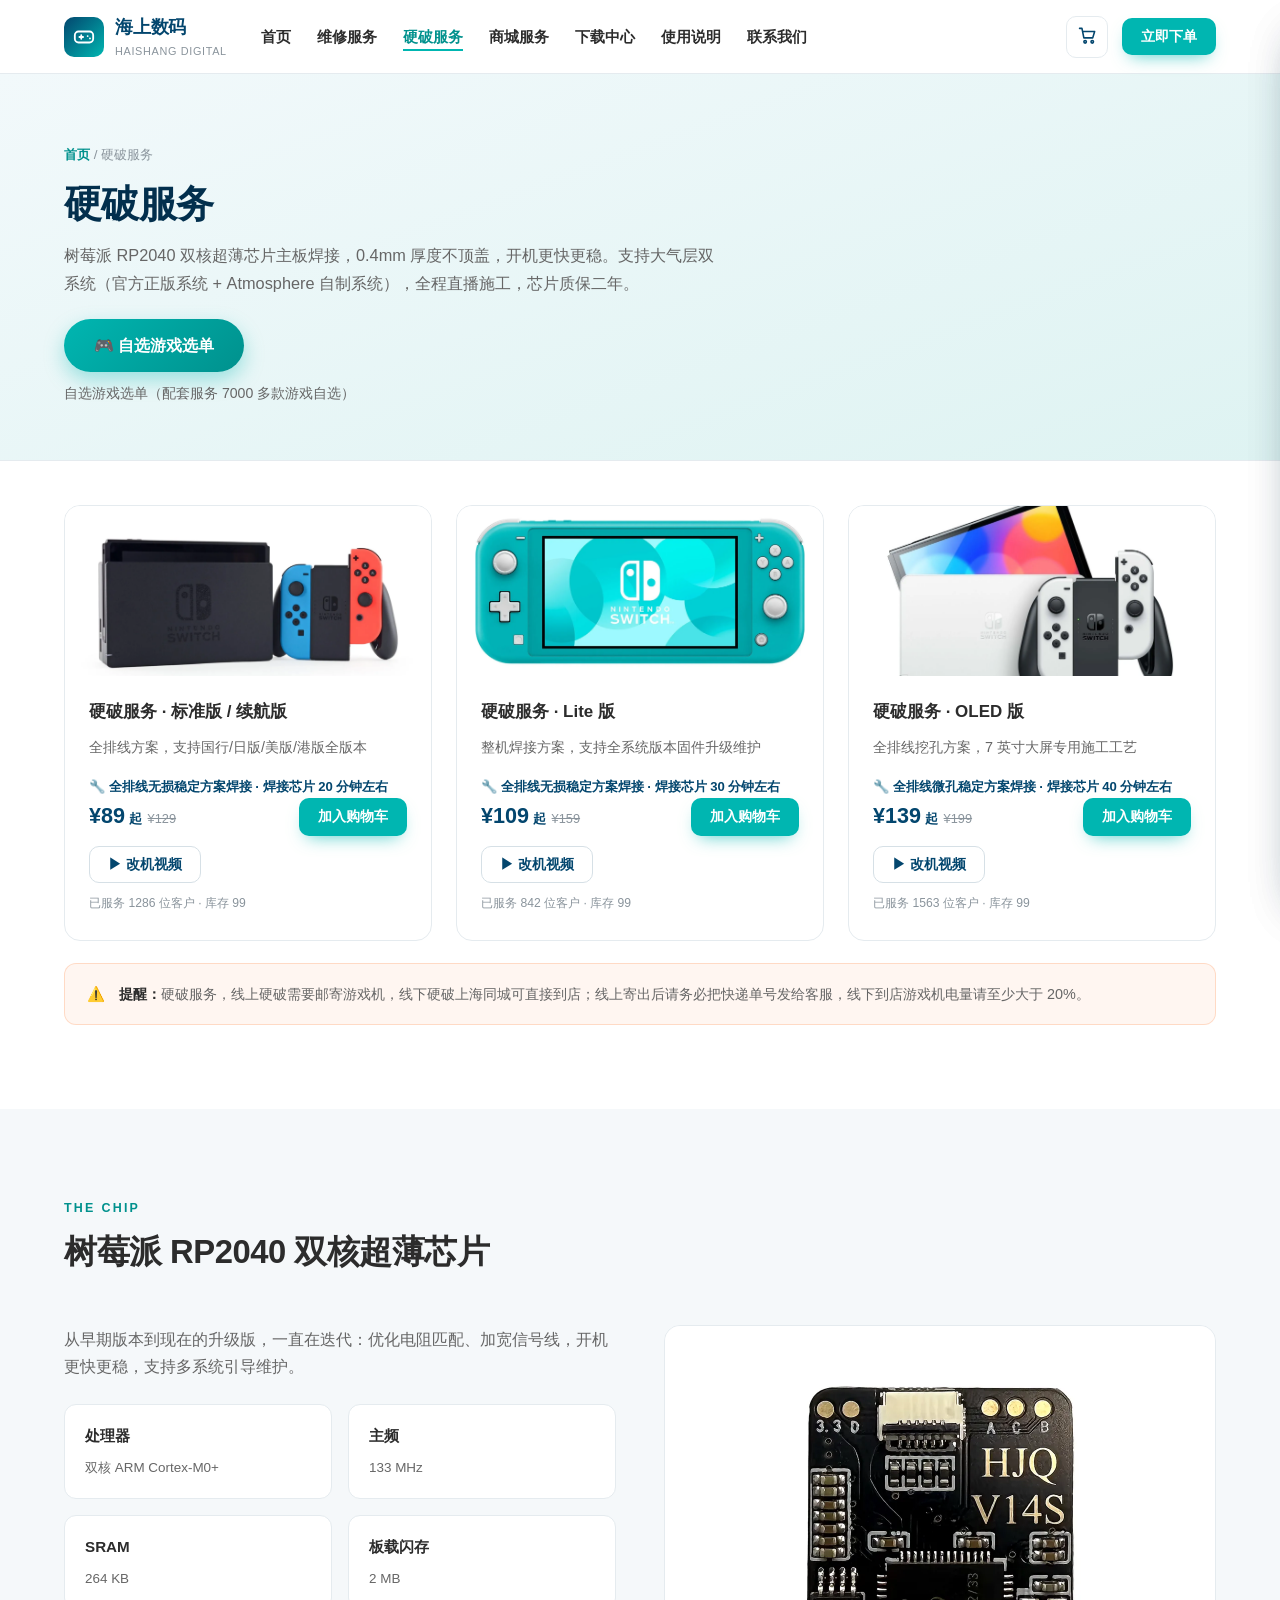
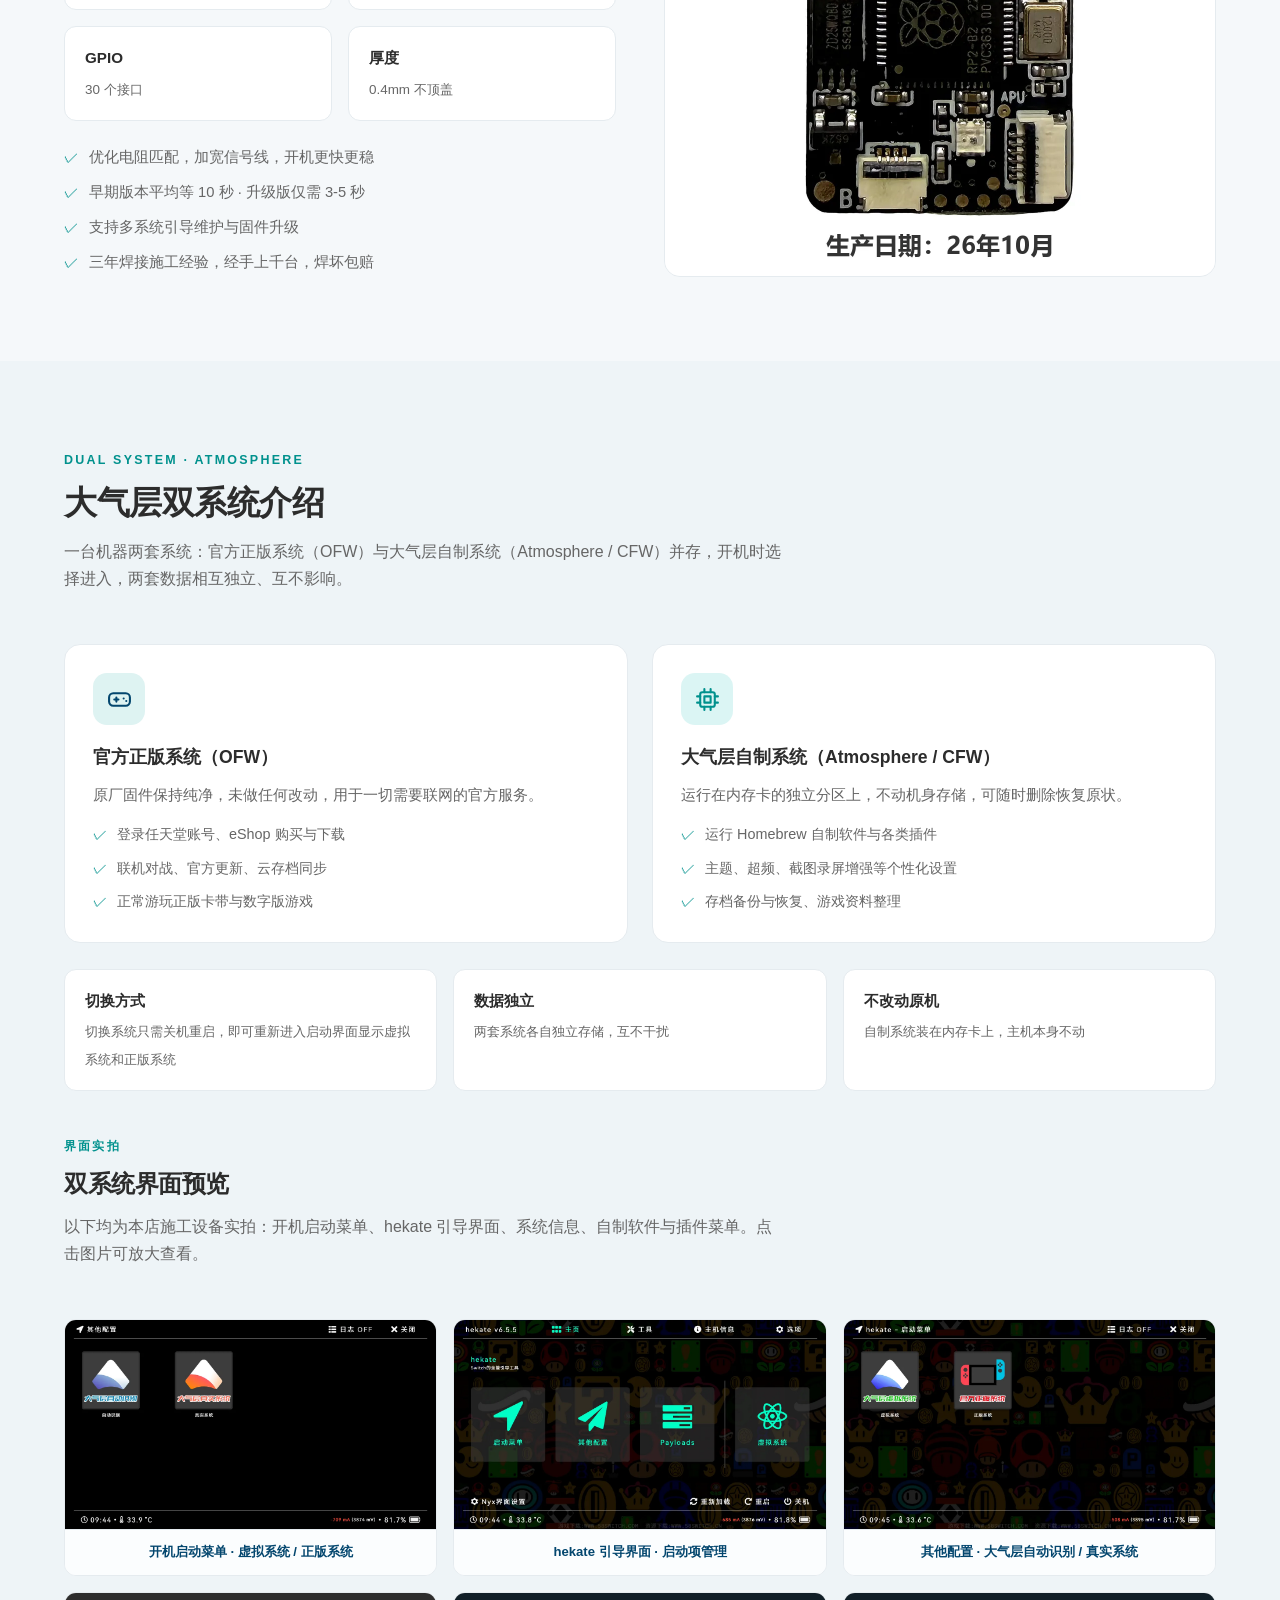
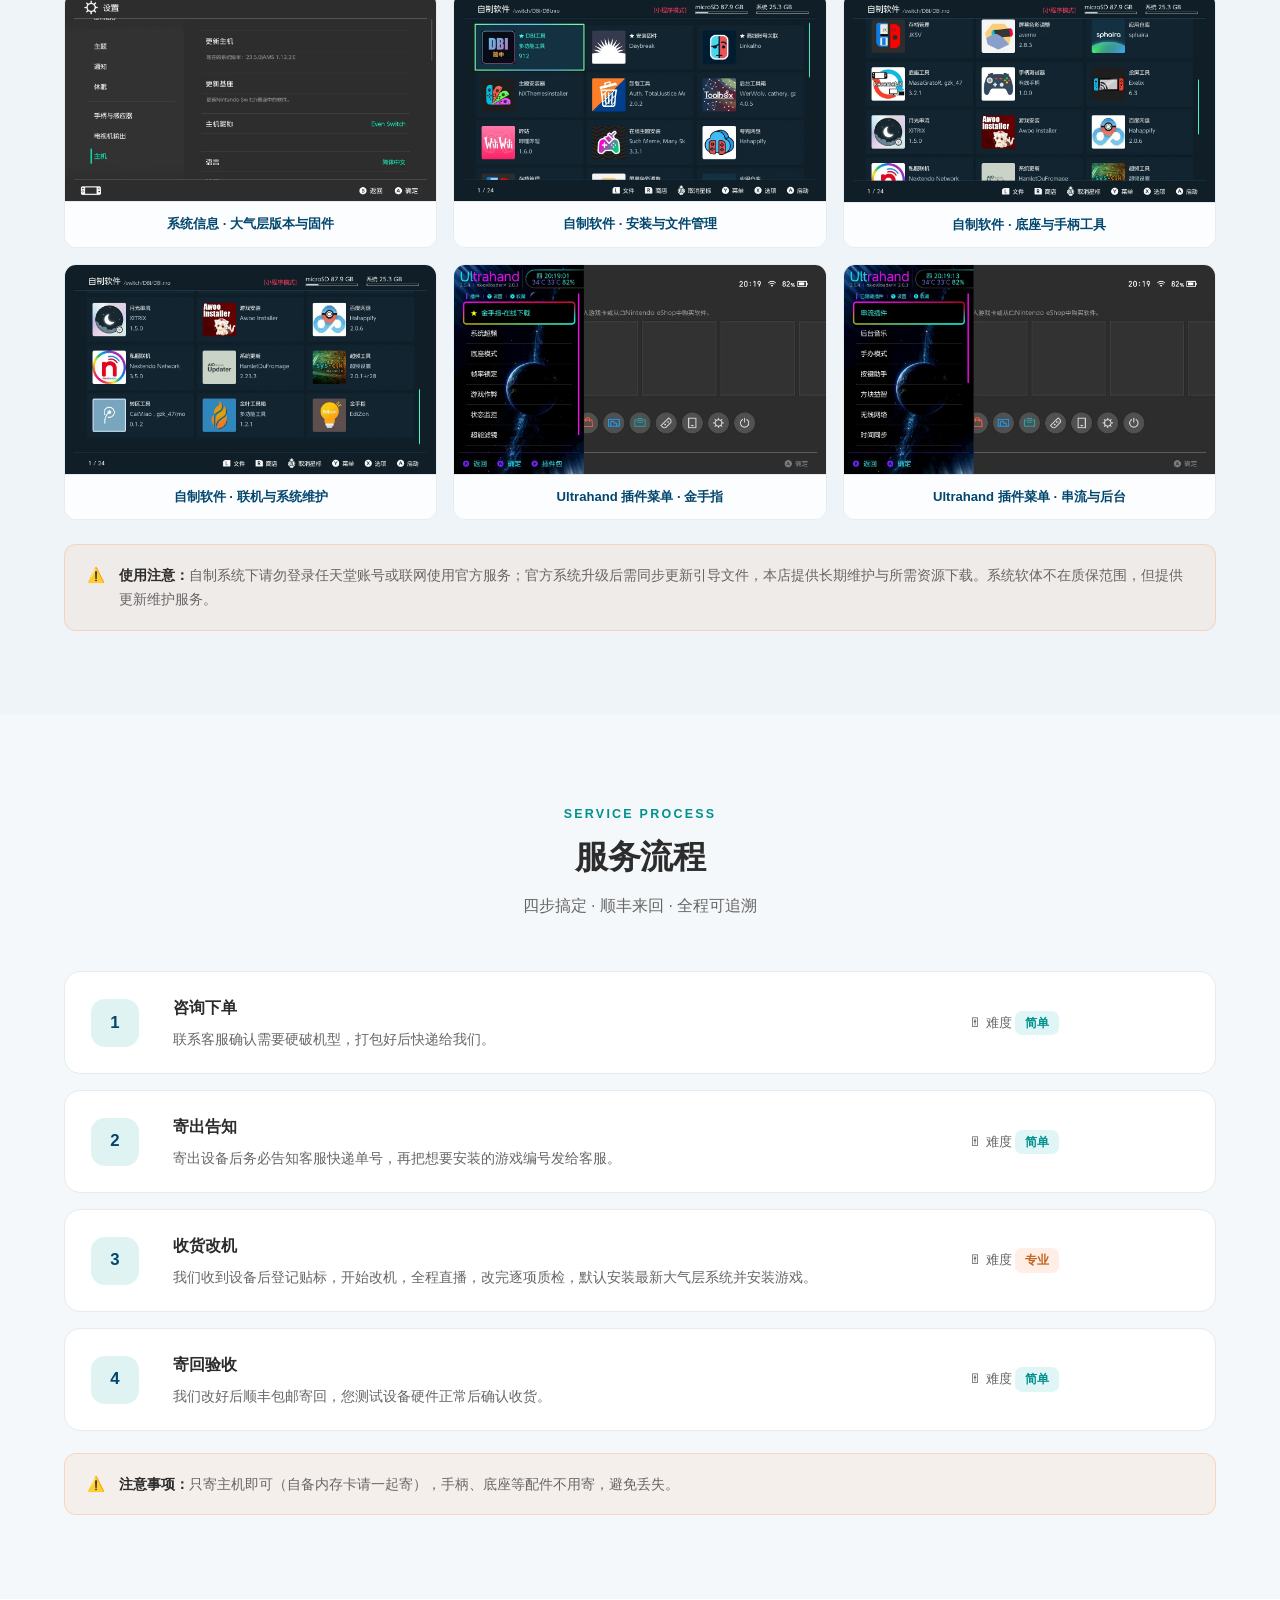
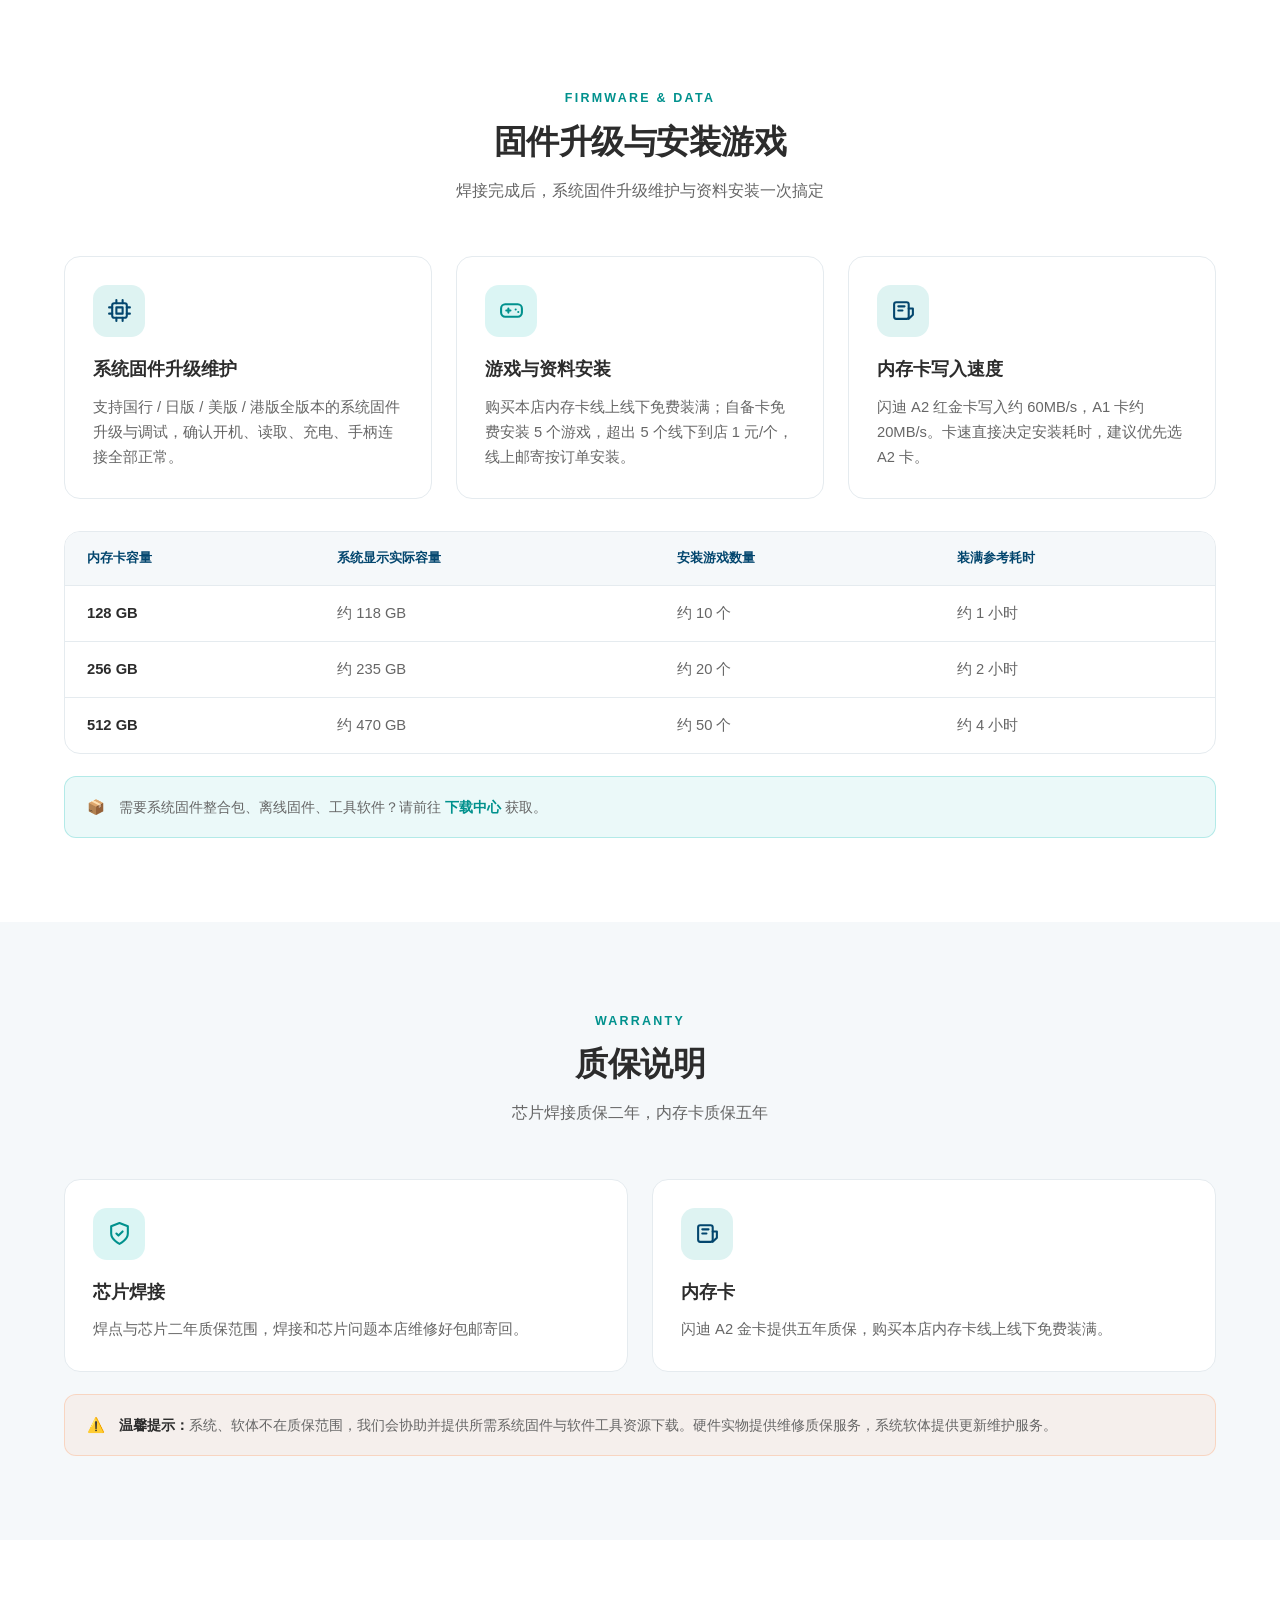
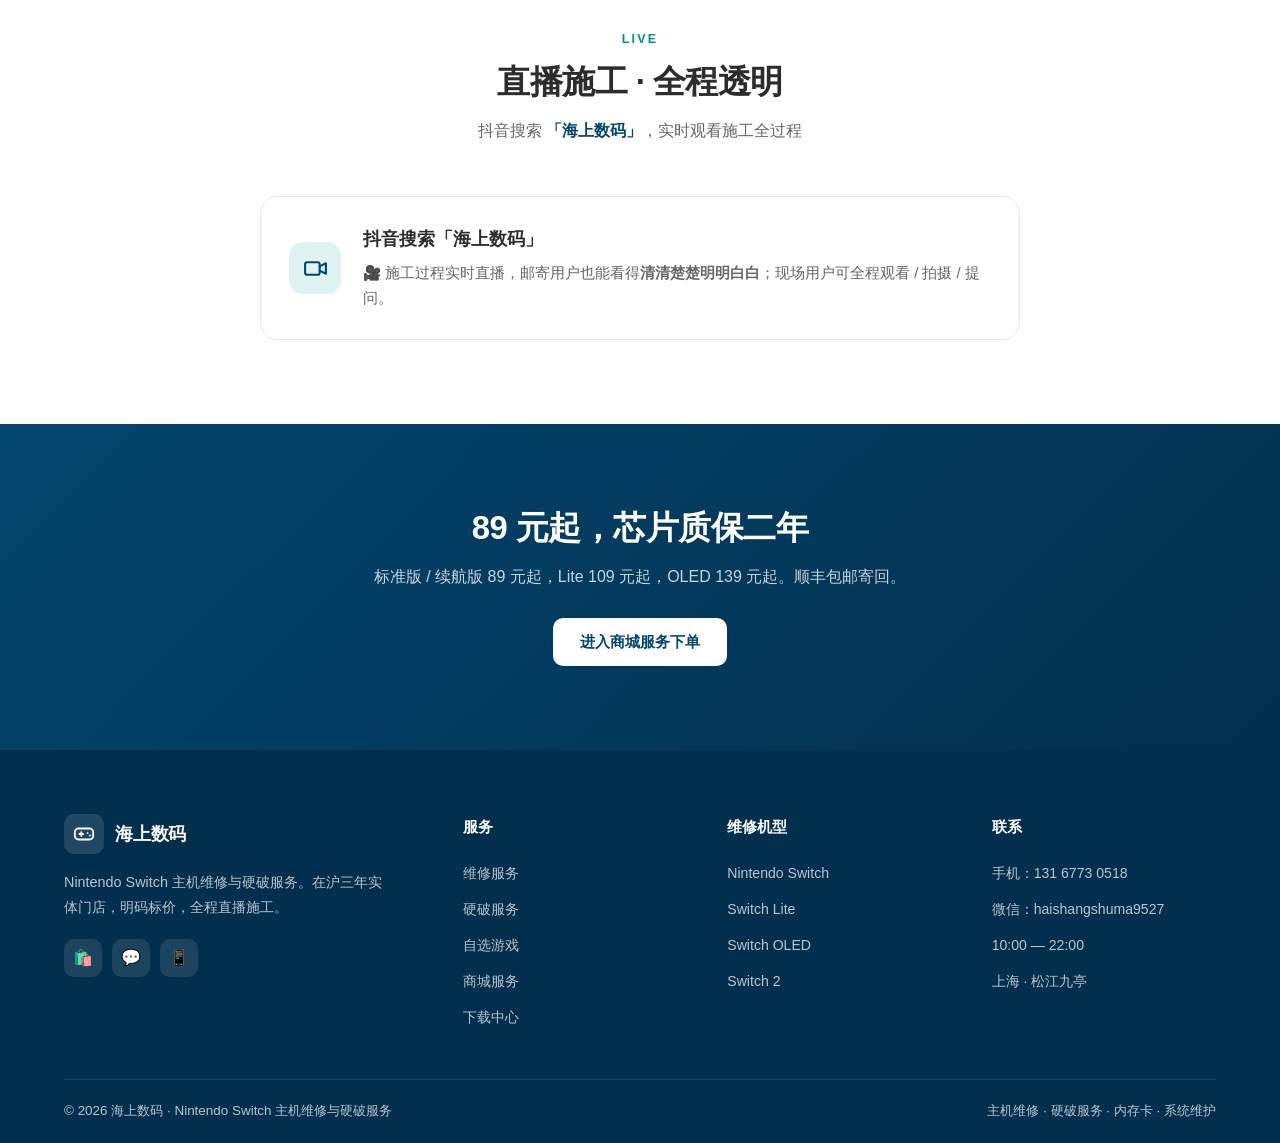
==== commit a1483202: "硬破页双系统介绍新增界面实拍预览（9张，点击放大），CSS 升 v3" ====
--- a/chip.html
+++ b/chip.html
@@ -5,7 +5,7 @@
 <meta name="viewport" content="width=device-width, initial-scale=1.0">
 <title>硬破服务 | RP2040 主板焊接 · 系统固件维护 - 海上数码</title>
 <meta name="description" content="海上数码提供 Nintendo Switch 硬破服务：RP2040 双核超薄芯片主板焊接，0.4mm 不顶盖，支持大气层双系统（官方正版系统 + Atmosphere 自制系统），开机 3-5 秒，芯片质保二年，全程直播施工。">
-<link rel="stylesheet" href="assets/style.css?v=2">
+<link rel="stylesheet" href="assets/style.css?v=3">
 </head>
 <body>
 
@@ -171,6 +171,51 @@
             <div class="mini"><b>数据独立</b><span>两套系统各自独立存储，互不干扰</span></div>
             <div class="mini"><b>不改动原机</b><span>自制系统装在内存卡上，主机本身不动</span></div>
         </div>
+
+        <div class="section-head left" style="margin-top:40px;" data-reveal>
+            <span class="eyebrow">界面实拍</span>
+            <h2 class="section-title" style="font-size:1.5rem;">双系统界面预览</h2>
+            <p class="section-desc">以下均为本店施工设备实拍：开机启动菜单、hekate 引导界面、系统信息、自制软件与插件菜单。点击图片可放大查看。</p>
+        </div>
+        <div class="atm-gallery" data-reveal>
+            <figure class="atm-shot" onclick="openLB('images/atm-boot.webp')">
+                <img src="images/atm-boot.webp" alt="开机启动菜单：虚拟系统 / 正版系统" loading="lazy">
+                <figcaption>开机启动菜单 · 虚拟系统 / 正版系统</figcaption>
+            </figure>
+            <figure class="atm-shot" onclick="openLB('images/atm-hekate.webp')">
+                <img src="images/atm-hekate.webp" alt="hekate 引导界面" loading="lazy">
+                <figcaption>hekate 引导界面 · 启动项管理</figcaption>
+            </figure>
+            <figure class="atm-shot" onclick="openLB('images/atm-hekate-cfg.webp')">
+                <img src="images/atm-hekate-cfg.webp" alt="hekate 其他配置：大气层自动识别 / 真实系统" loading="lazy">
+                <figcaption>其他配置 · 大气层自动识别 / 真实系统</figcaption>
+            </figure>
+            <figure class="atm-shot" onclick="openLB('images/atm-ver.webp')">
+                <img src="images/atm-ver.webp" alt="自制系统版本信息" loading="lazy">
+                <figcaption>系统信息 · 大气层版本与固件</figcaption>
+            </figure>
+            <figure class="atm-shot" onclick="openLB('images/atm-hb1.webp')">
+                <img src="images/atm-hb1.webp" alt="自制软件列表" loading="lazy">
+                <figcaption>自制软件 · 安装与文件管理</figcaption>
+            </figure>
+            <figure class="atm-shot" onclick="openLB('images/atm-hb2.webp')">
+                <img src="images/atm-hb2.webp" alt="自制软件列表" loading="lazy">
+                <figcaption>自制软件 · 底座与手柄工具</figcaption>
+            </figure>
+            <figure class="atm-shot" onclick="openLB('images/atm-hb3.webp')">
+                <img src="images/atm-hb3.webp" alt="自制软件列表" loading="lazy">
+                <figcaption>自制软件 · 联机与系统维护</figcaption>
+            </figure>
+            <figure class="atm-shot" onclick="openLB('images/atm-uh1.webp')">
+                <img src="images/atm-uh1.webp" alt="Ultrahand 悬浮插件菜单" loading="lazy">
+                <figcaption>Ultrahand 插件菜单 · 金手指</figcaption>
+            </figure>
+            <figure class="atm-shot" onclick="openLB('images/atm-uh2.webp')">
+                <img src="images/atm-uh2.webp" alt="Ultrahand 悬浮插件菜单" loading="lazy">
+                <figcaption>Ultrahand 插件菜单 · 串流与后台</figcaption>
+            </figure>
+        </div>
+
         <div class="callout warn" style="margin-top:24px;" data-reveal>
             <span>⚠️</span>
             <span><b>使用注意：</b>自制系统下请勿登录任天堂账号或联网使用官方服务；官方系统升级后需同步更新引导文件，本店提供长期维护与所需资源下载。系统软体不在质保范围，但提供更新维护服务。</span>
--- a/assets/style.css
+++ b/assets/style.css
@@ -403,3 +403,14 @@
 .process-sec .step h4{ color:var(--text); }
 .process-sec .step p{ color:var(--muted); }
 .process-sec .step-meta{ color:var(--muted-2); }
+
+/* ---------- 双系统界面预览 ---------- */
+.atm-gallery{ display:grid; grid-template-columns:repeat(3,1fr); gap:16px; margin-top:22px; }
+.atm-shot{ margin:0; background:#fff; border:1px solid var(--line); border-radius:var(--radius);
+    overflow:hidden; cursor:zoom-in; transition:transform .25s ease, box-shadow .25s ease, border-color .25s ease; }
+.atm-shot:hover{ transform:translateY(-3px); box-shadow:0 14px 30px rgba(3,70,110,.12); border-color:var(--accent); }
+.atm-shot img{ display:block; width:100%; aspect-ratio:16/9; object-fit:cover; background:var(--soft-2); }
+.atm-shot figcaption{ padding:11px 12px; font-size:.82rem; font-weight:700; color:var(--primary);
+    text-align:center; border-top:1px solid var(--line); background:#fbfdfe; }
+@media (max-width:991px){ .atm-gallery{ grid-template-columns:repeat(2,1fr); } }
+@media (max-width:640px){ .atm-gallery{ grid-template-columns:1fr; } }
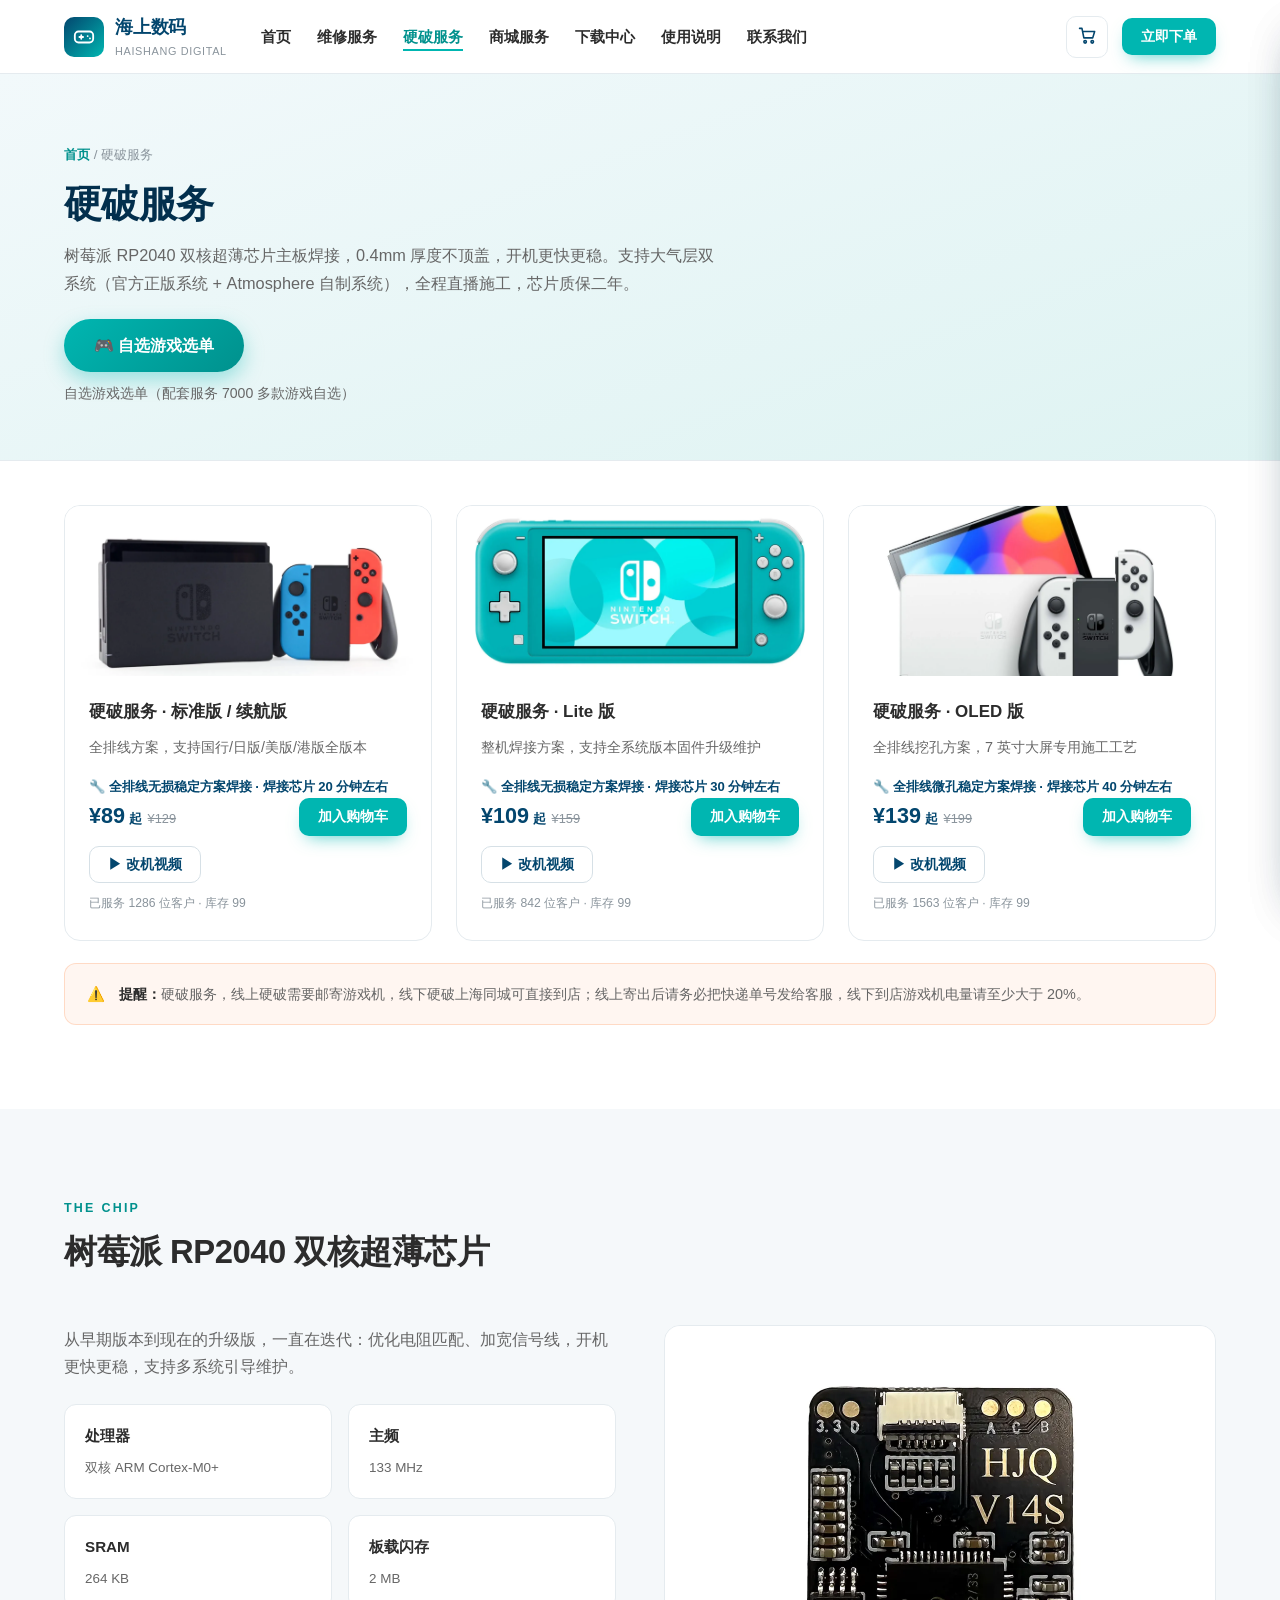
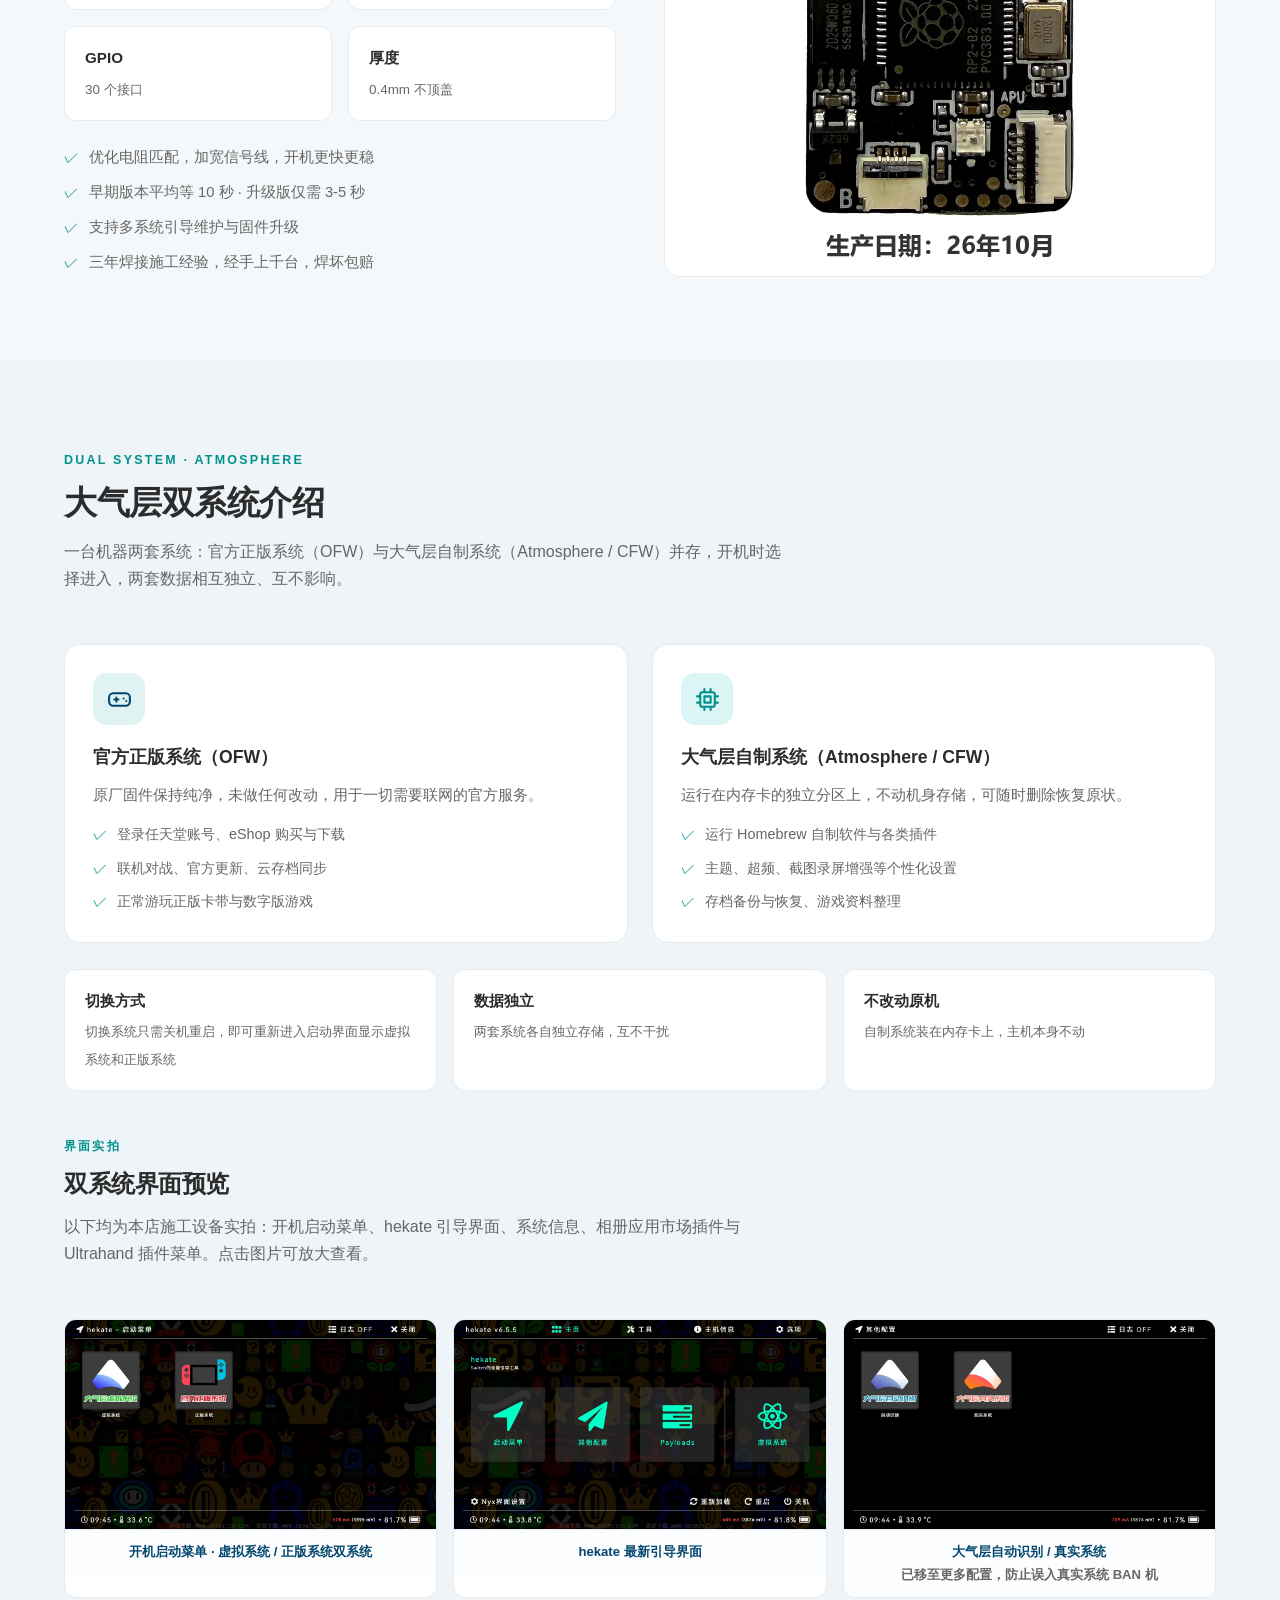
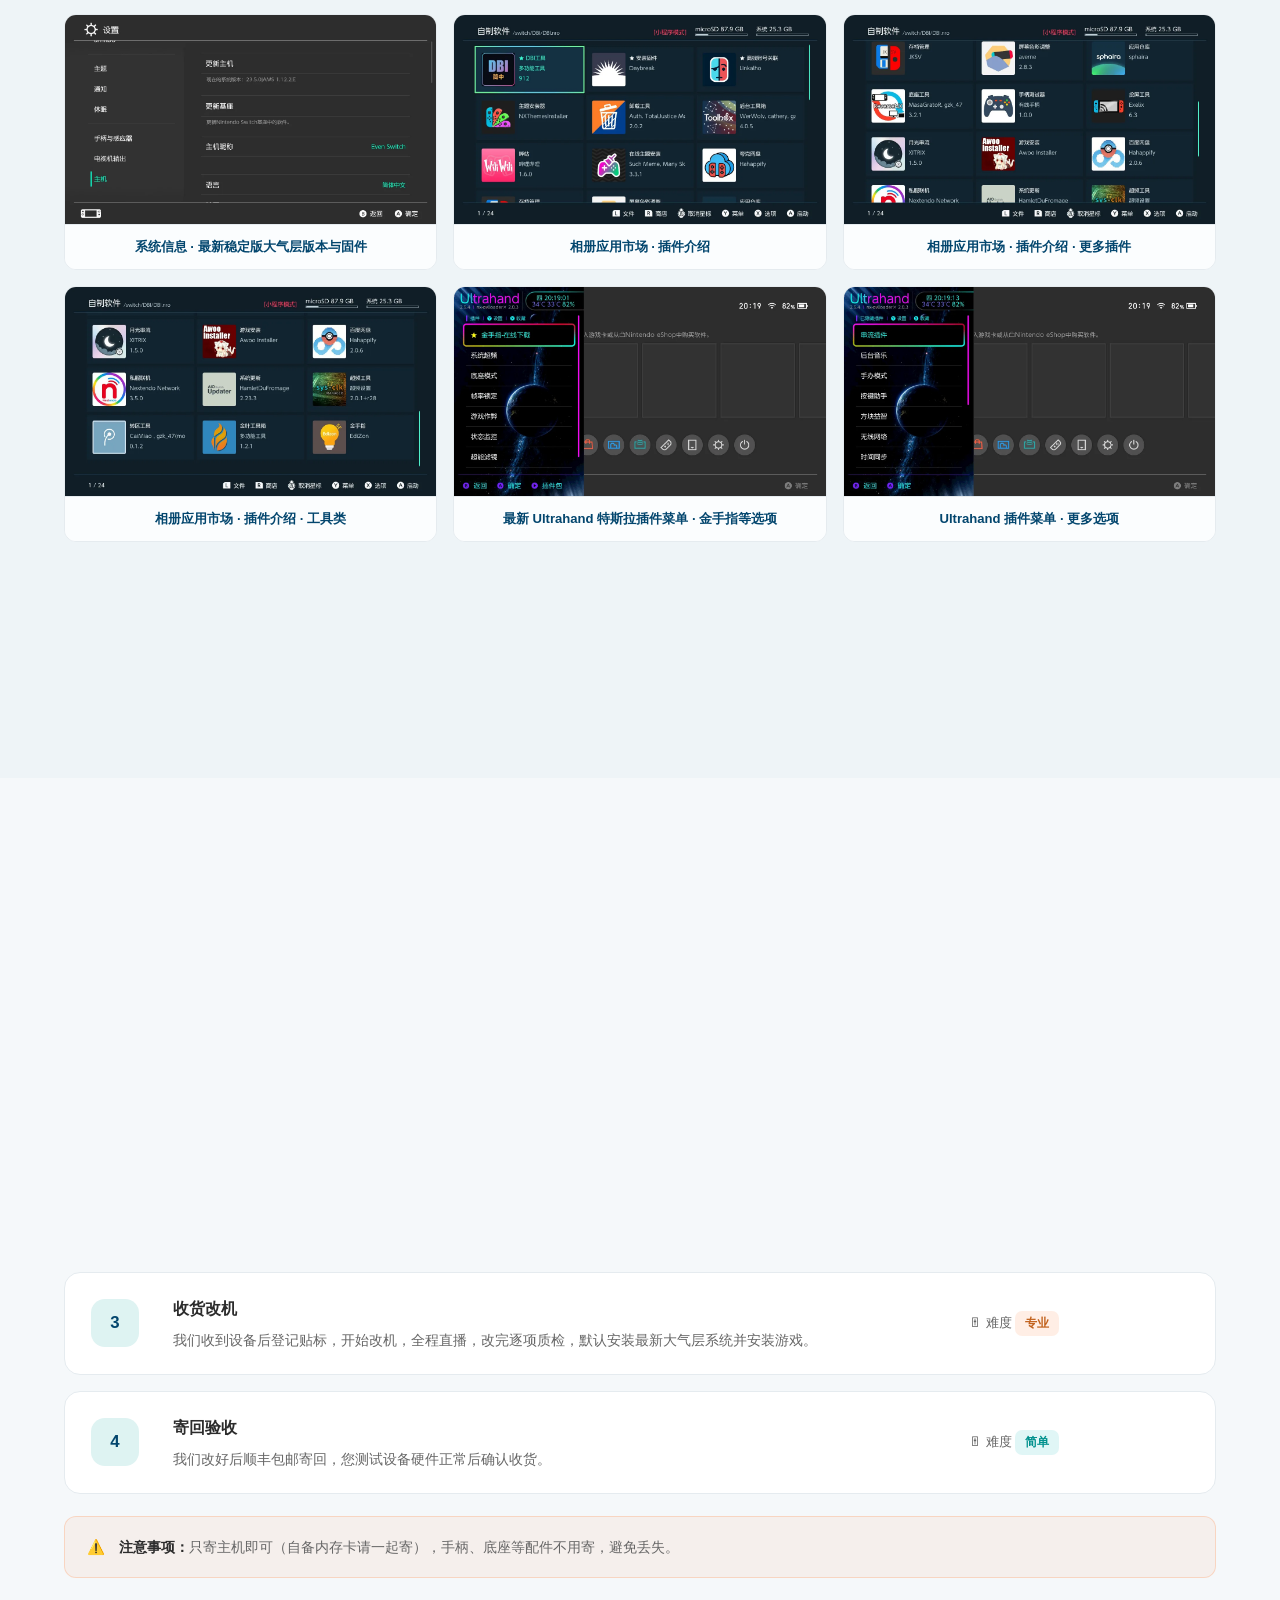
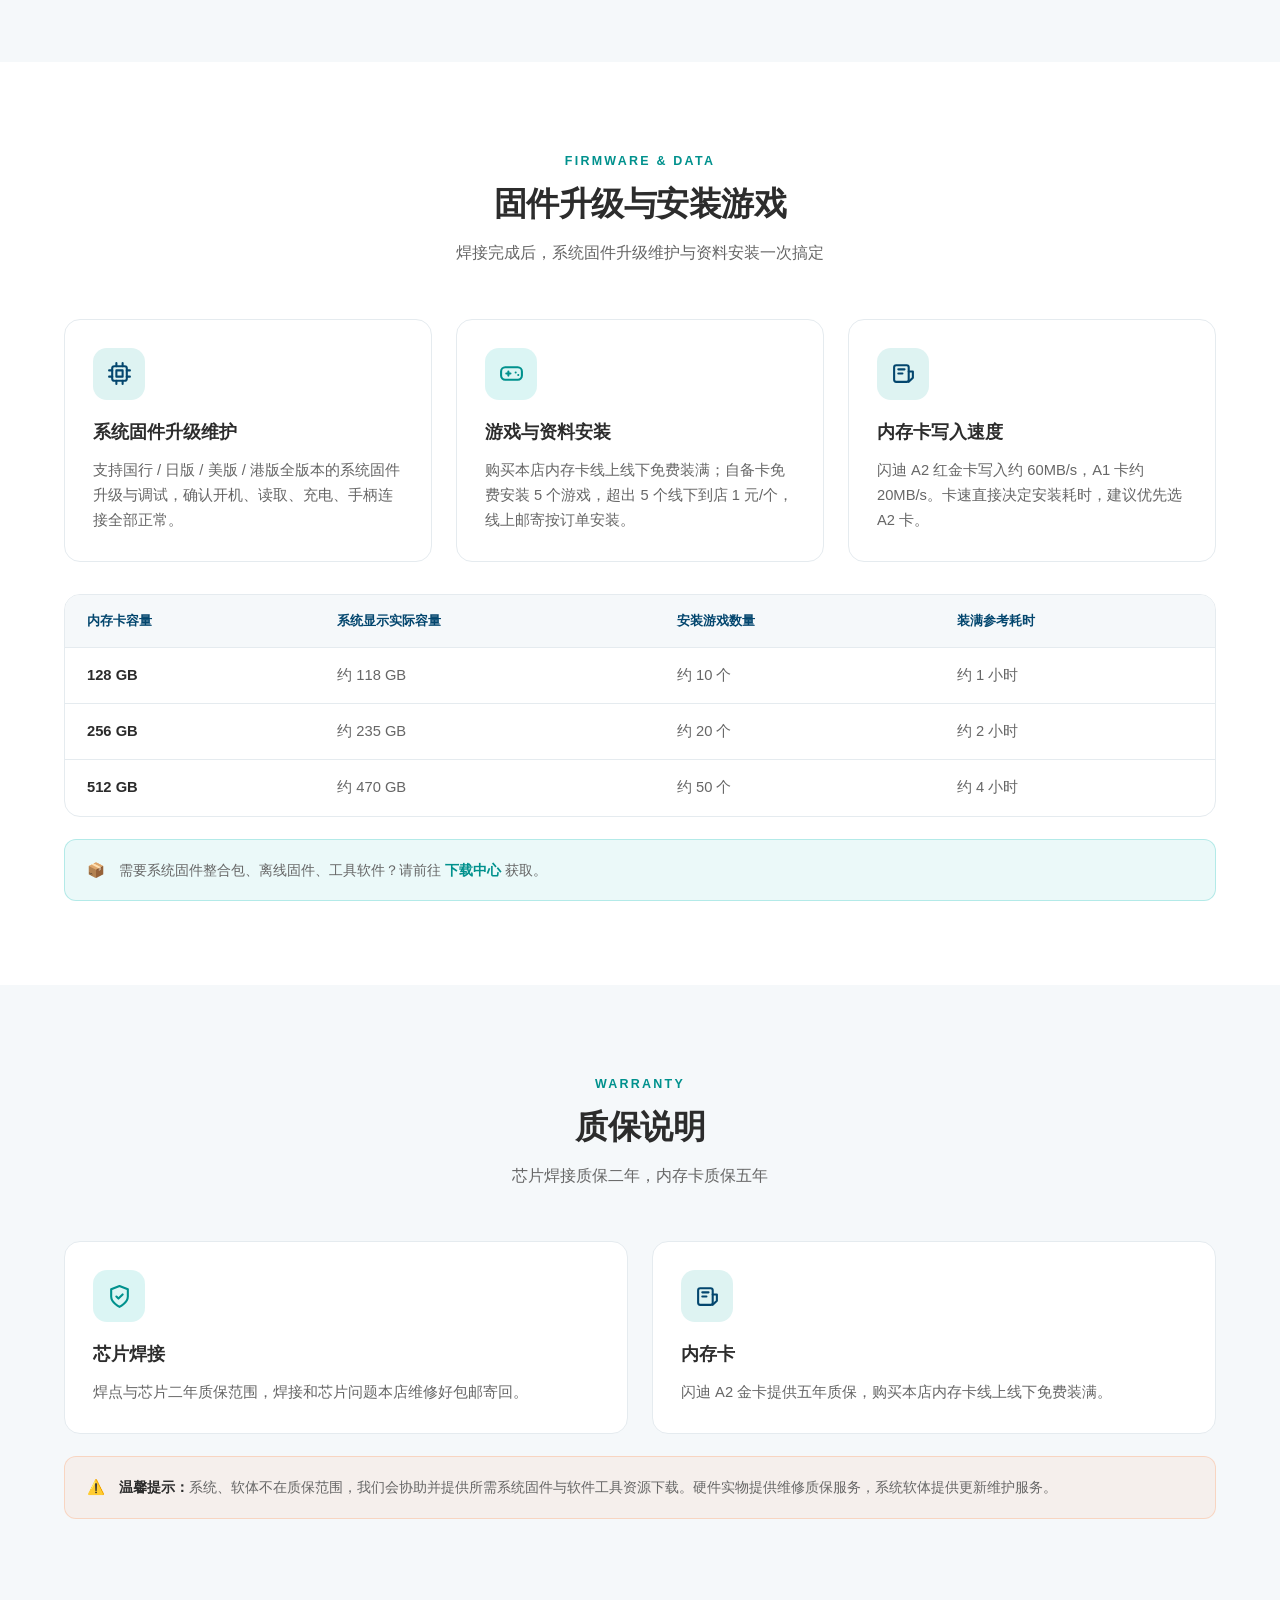
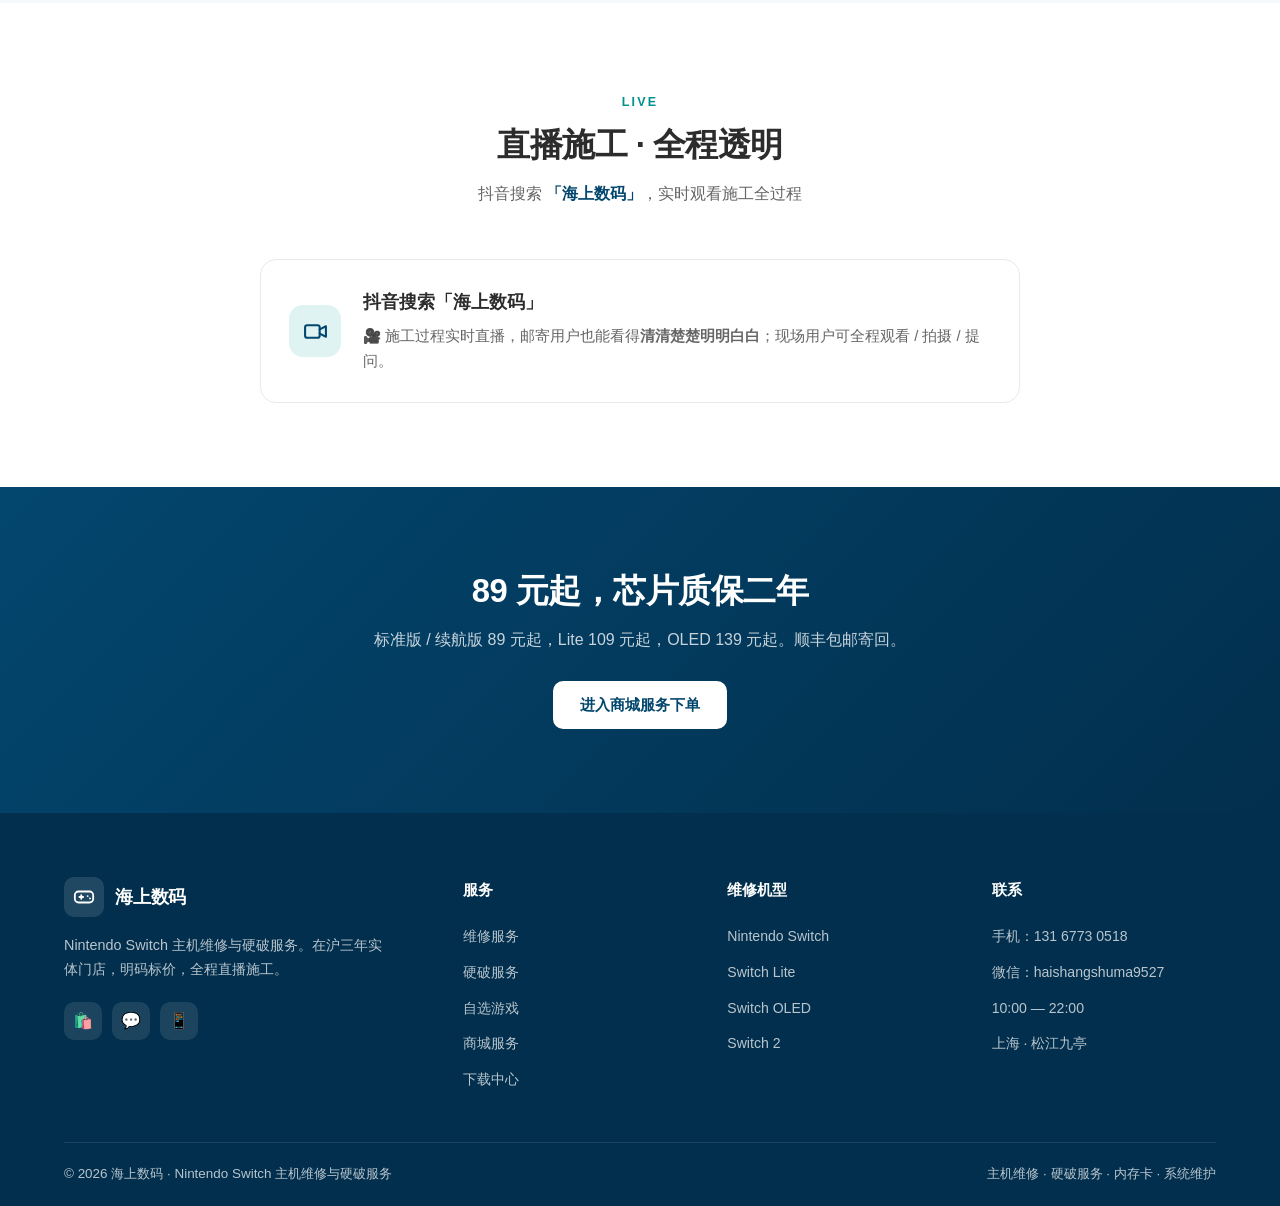
==== commit 47692cf9: "硬破页双系统预览按实拍命名更新图注，新增更多插件下载中心引导" ====
--- a/chip.html
+++ b/chip.html
@@ -175,46 +175,49 @@
         <div class="section-head left" style="margin-top:40px;" data-reveal>
             <span class="eyebrow">界面实拍</span>
             <h2 class="section-title" style="font-size:1.5rem;">双系统界面预览</h2>
-            <p class="section-desc">以下均为本店施工设备实拍：开机启动菜单、hekate 引导界面、系统信息、自制软件与插件菜单。点击图片可放大查看。</p>
+            <p class="section-desc">以下均为本店施工设备实拍：开机启动菜单、hekate 引导界面、系统信息、相册应用市场插件与 Ultrahand 插件菜单。点击图片可放大查看。</p>
         </div>
         <div class="atm-gallery" data-reveal>
             <figure class="atm-shot" onclick="openLB('images/atm-boot.webp')">
-                <img src="images/atm-boot.webp" alt="开机启动菜单：虚拟系统 / 正版系统" loading="lazy">
-                <figcaption>开机启动菜单 · 虚拟系统 / 正版系统</figcaption>
+                <img src="images/atm-boot.webp" alt="开机启动菜单：虚拟系统 / 正版系统双系统" loading="lazy">
+                <figcaption>开机启动菜单 · 虚拟系统 / 正版系统双系统</figcaption>
             </figure>
             <figure class="atm-shot" onclick="openLB('images/atm-hekate.webp')">
-                <img src="images/atm-hekate.webp" alt="hekate 引导界面" loading="lazy">
-                <figcaption>hekate 引导界面 · 启动项管理</figcaption>
+                <img src="images/atm-hekate.webp" alt="hekate 最新引导界面" loading="lazy">
+                <figcaption>hekate 最新引导界面</figcaption>
             </figure>
             <figure class="atm-shot" onclick="openLB('images/atm-hekate-cfg.webp')">
-                <img src="images/atm-hekate-cfg.webp" alt="hekate 其他配置：大气层自动识别 / 真实系统" loading="lazy">
-                <figcaption>其他配置 · 大气层自动识别 / 真实系统</figcaption>
+                <img src="images/atm-hekate-cfg.webp" alt="大气层自动识别和真实系统移动至更多配置，防止误入真实系统 BAN 机" loading="lazy">
+                <figcaption>大气层自动识别 / 真实系统<br><span style="font-weight:600;color:var(--muted);">已移至更多配置，防止误入真实系统 BAN 机</span></figcaption>
             </figure>
             <figure class="atm-shot" onclick="openLB('images/atm-ver.webp')">
-                <img src="images/atm-ver.webp" alt="自制系统版本信息" loading="lazy">
-                <figcaption>系统信息 · 大气层版本与固件</figcaption>
+                <img src="images/atm-ver.webp" alt="系统信息：最新稳定版大气层版本与固件" loading="lazy">
+                <figcaption>系统信息 · 最新稳定版大气层版本与固件</figcaption>
             </figure>
             <figure class="atm-shot" onclick="openLB('images/atm-hb1.webp')">
-                <img src="images/atm-hb1.webp" alt="自制软件列表" loading="lazy">
-                <figcaption>自制软件 · 安装与文件管理</figcaption>
+                <img src="images/atm-hb1.webp" alt="相册应用市场 · 插件介绍" loading="lazy">
+                <figcaption>相册应用市场 · 插件介绍</figcaption>
             </figure>
             <figure class="atm-shot" onclick="openLB('images/atm-hb2.webp')">
-                <img src="images/atm-hb2.webp" alt="自制软件列表" loading="lazy">
-                <figcaption>自制软件 · 底座与手柄工具</figcaption>
+                <img src="images/atm-hb2.webp" alt="相册应用市场 · 插件介绍（更多插件）" loading="lazy">
+                <figcaption>相册应用市场 · 插件介绍 · 更多插件</figcaption>
             </figure>
             <figure class="atm-shot" onclick="openLB('images/atm-hb3.webp')">
-                <img src="images/atm-hb3.webp" alt="自制软件列表" loading="lazy">
-                <figcaption>自制软件 · 联机与系统维护</figcaption>
+                <img src="images/atm-hb3.webp" alt="相册应用市场 · 插件介绍（工具类插件）" loading="lazy">
+                <figcaption>相册应用市场 · 插件介绍 · 工具类</figcaption>
             </figure>
             <figure class="atm-shot" onclick="openLB('images/atm-uh1.webp')">
-                <img src="images/atm-uh1.webp" alt="Ultrahand 悬浮插件菜单" loading="lazy">
-                <figcaption>Ultrahand 插件菜单 · 金手指</figcaption>
+                <img src="images/atm-uh1.webp" alt="最新 Ultrahand 特斯拉插件菜单：金手指等选项" loading="lazy">
+                <figcaption>最新 Ultrahand 特斯拉插件菜单 · 金手指等选项</figcaption>
             </figure>
             <figure class="atm-shot" onclick="openLB('images/atm-uh2.webp')">
-                <img src="images/atm-uh2.webp" alt="Ultrahand 悬浮插件菜单" loading="lazy">
-                <figcaption>Ultrahand 插件菜单 · 串流与后台</figcaption>
-            </figure>
-        </div>
+                <img src="images/atm-uh2.webp" alt="Ultrahand 插件菜单：更多选项" loading="lazy">
+                <figcaption>Ultrahand 插件菜单 · 更多选项</figcaption>
+            </figure>
+        </div>
+        <p style="margin-top:16px;font-size:.9rem;color:var(--muted);text-align:center;" data-reveal>
+            更多插件（抖音、红果等）可在 <a href="resources.html" style="color:var(--accent-dark);font-weight:800;">下载中心 → 自制插件合集</a> 下载。
+        </p>
 
         <div class="callout warn" style="margin-top:24px;" data-reveal>
             <span>⚠️</span>
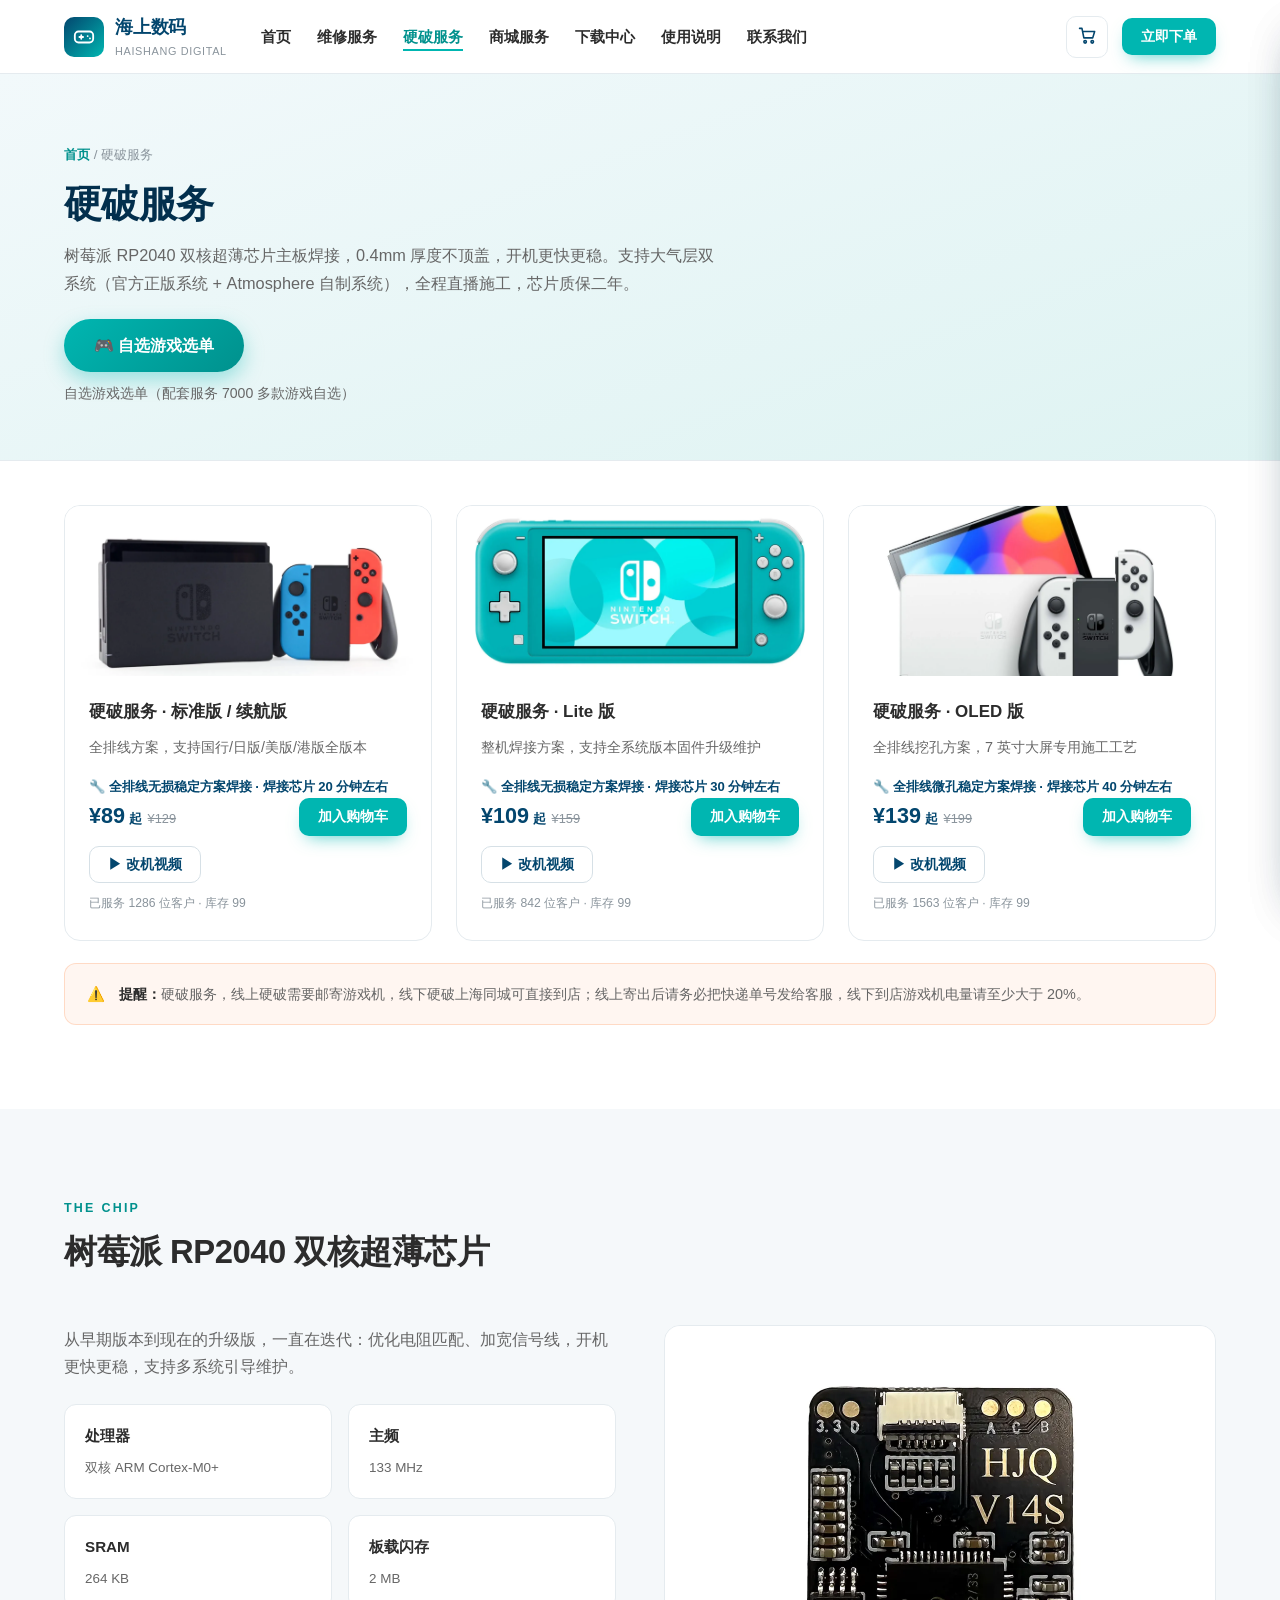
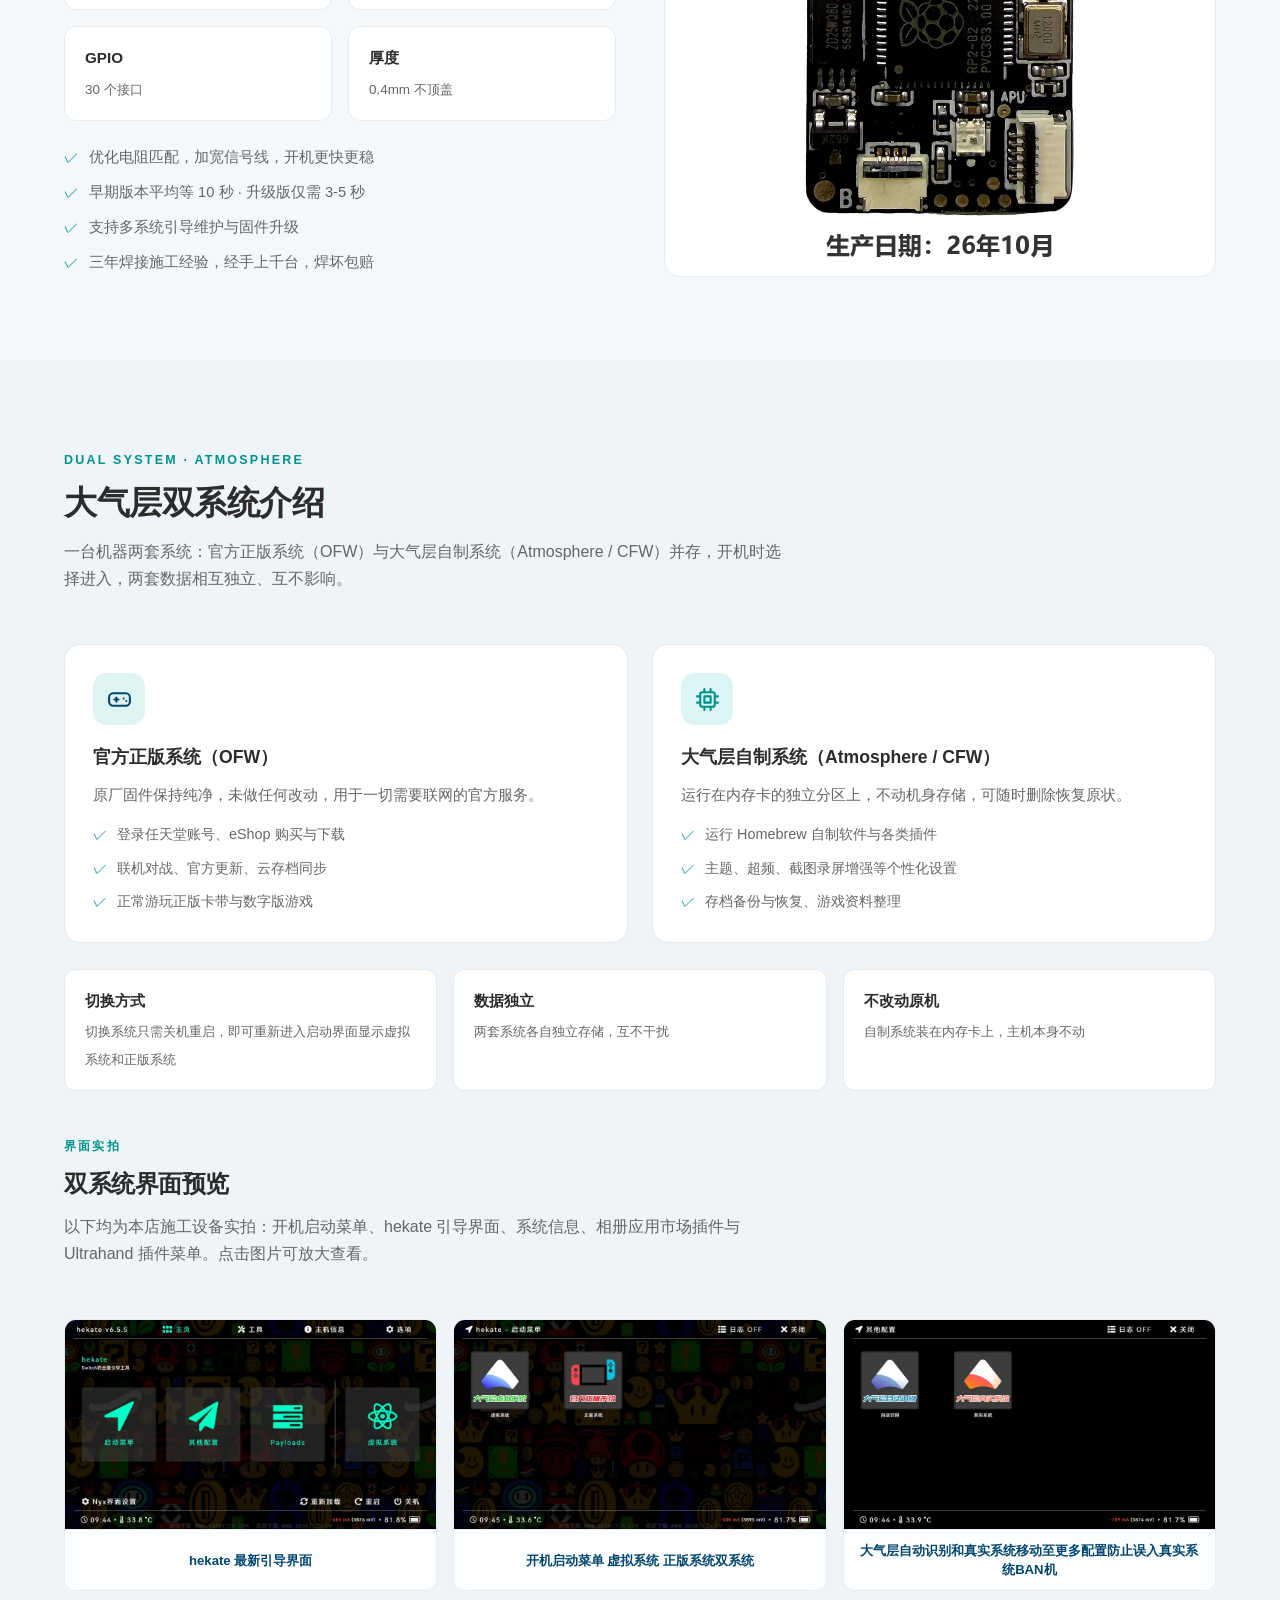
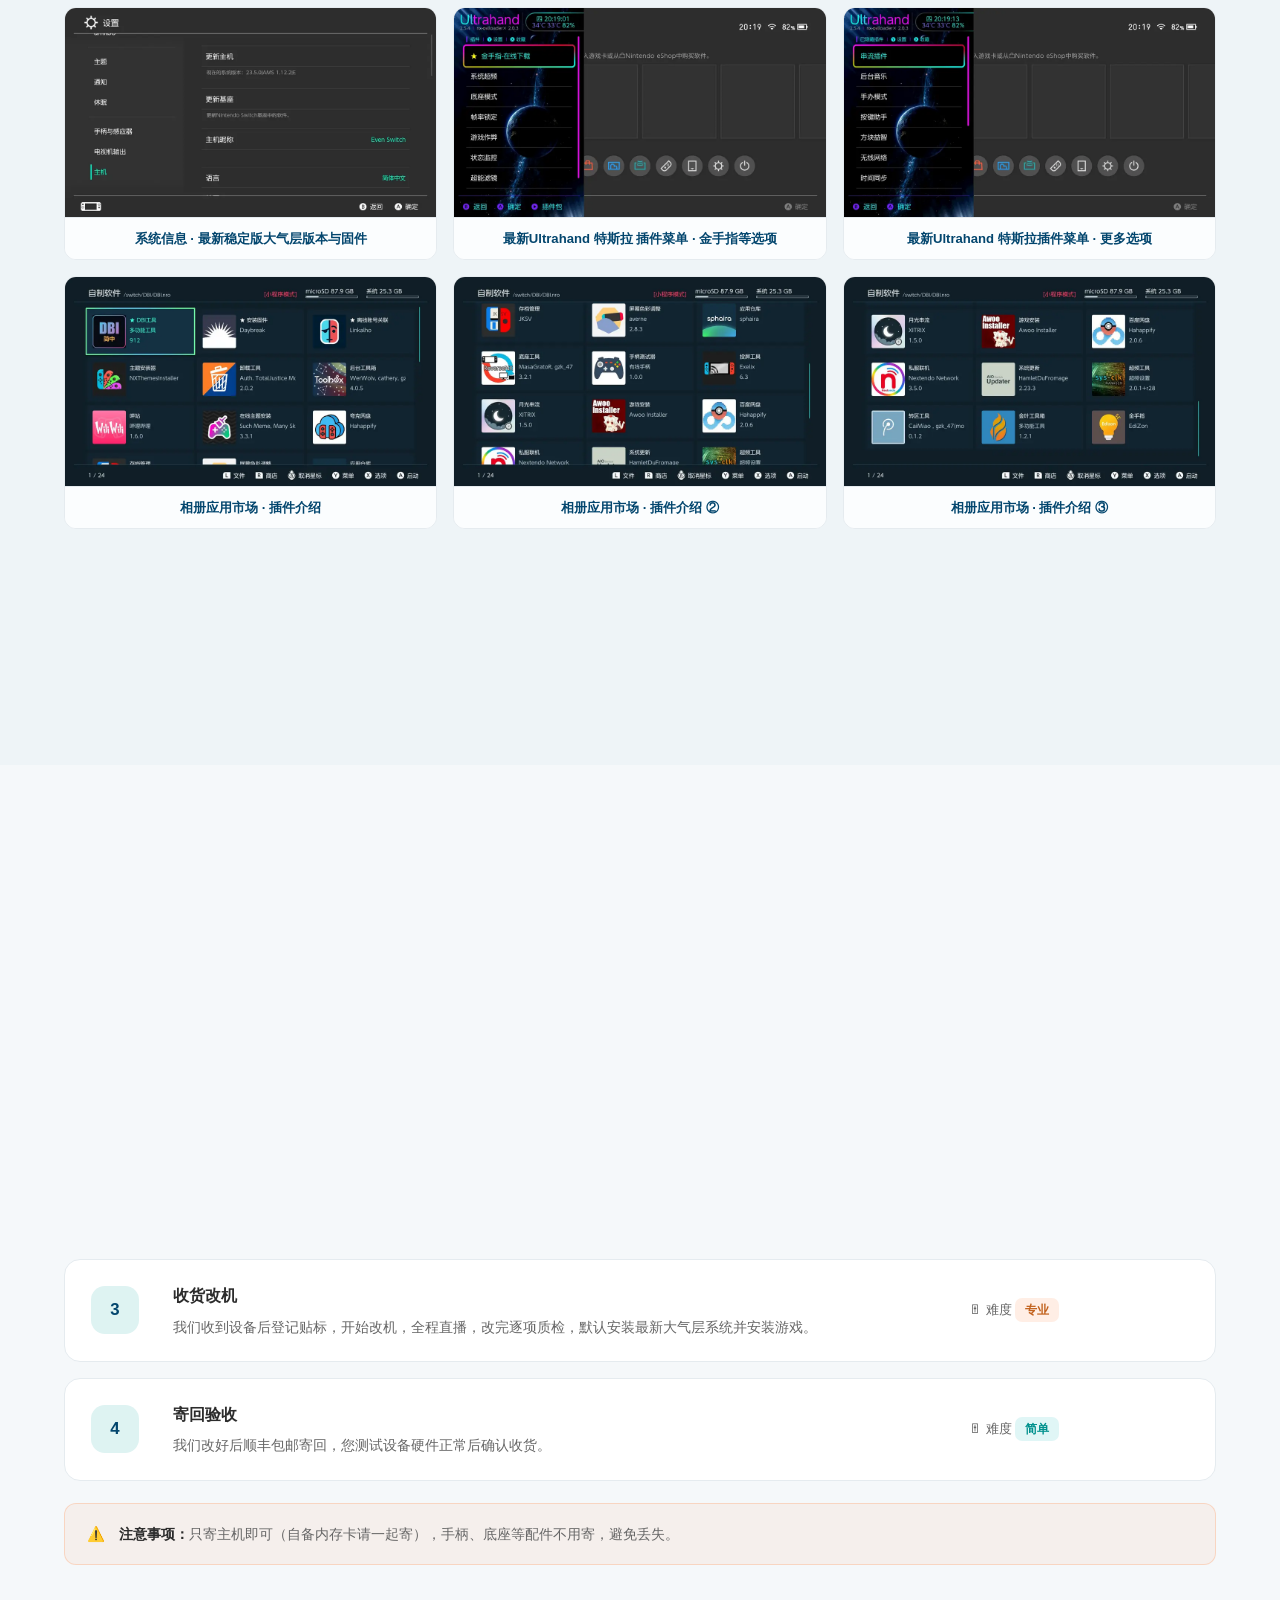
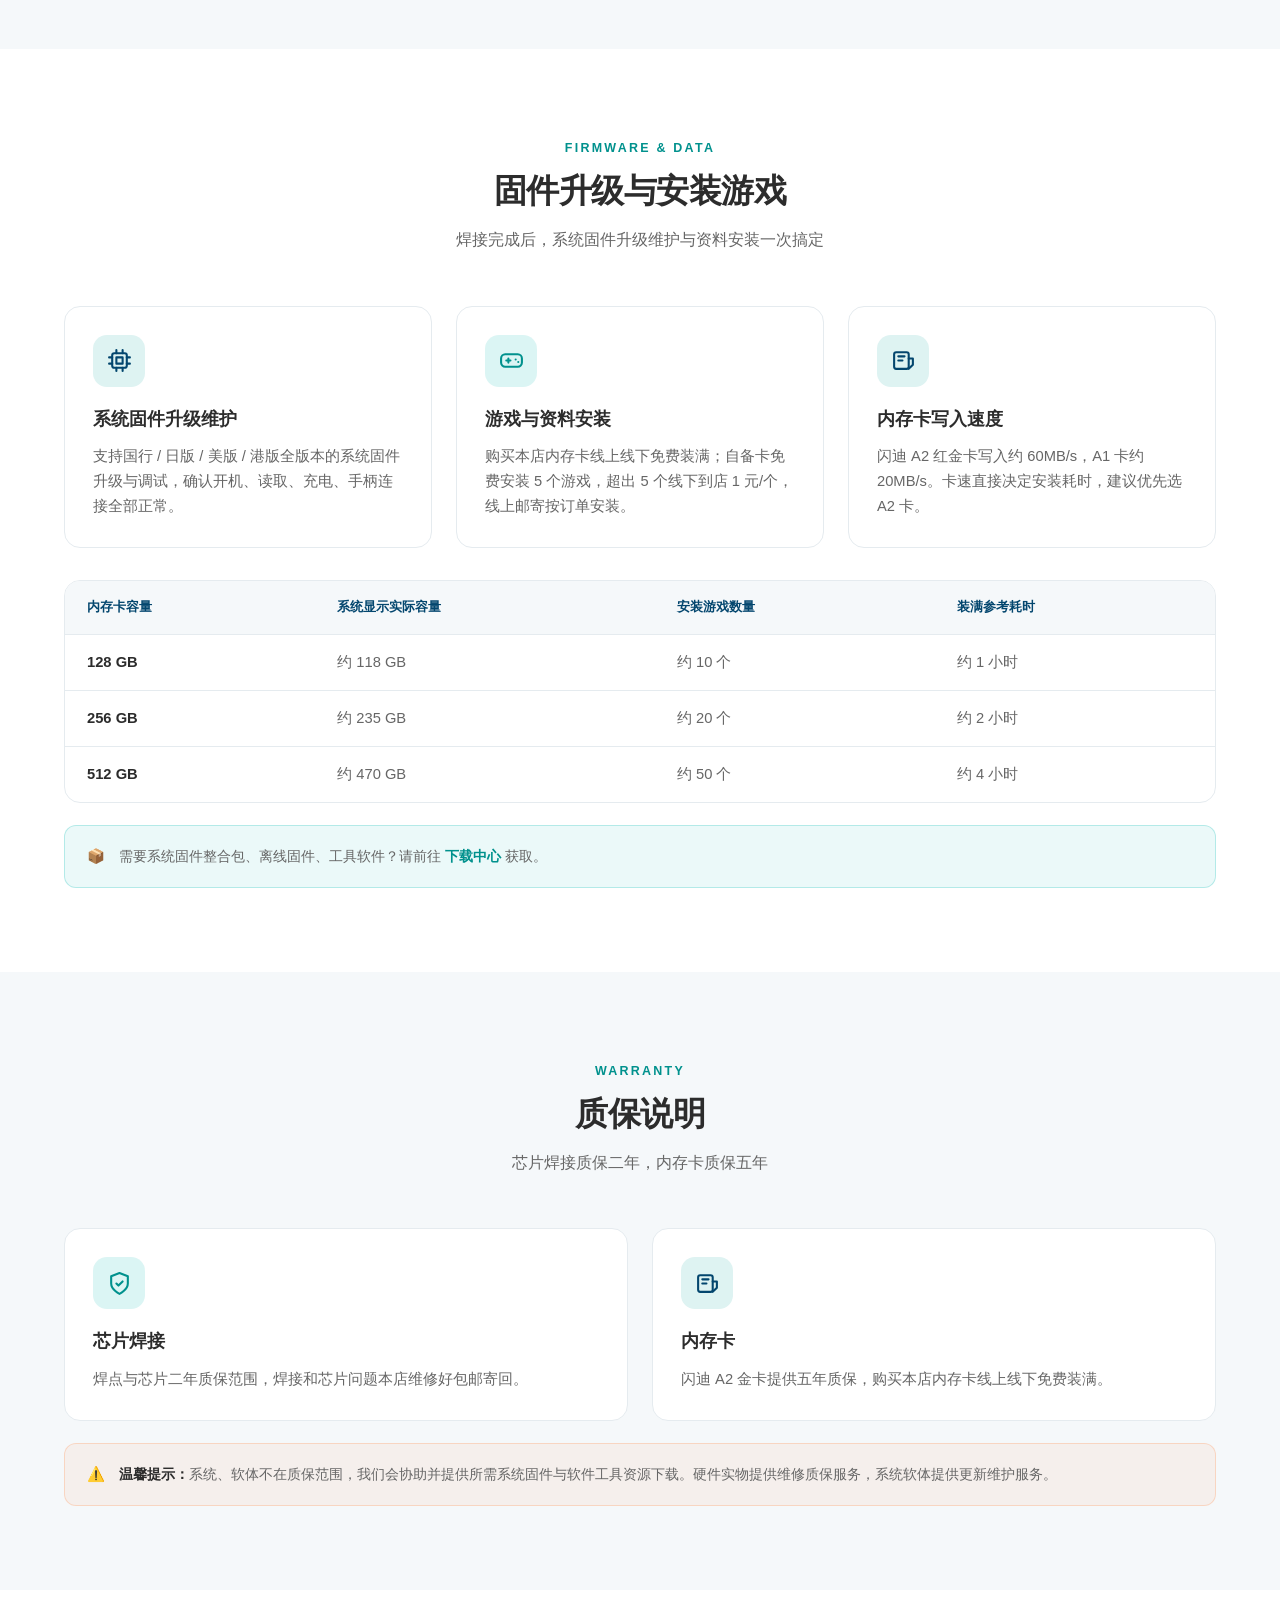
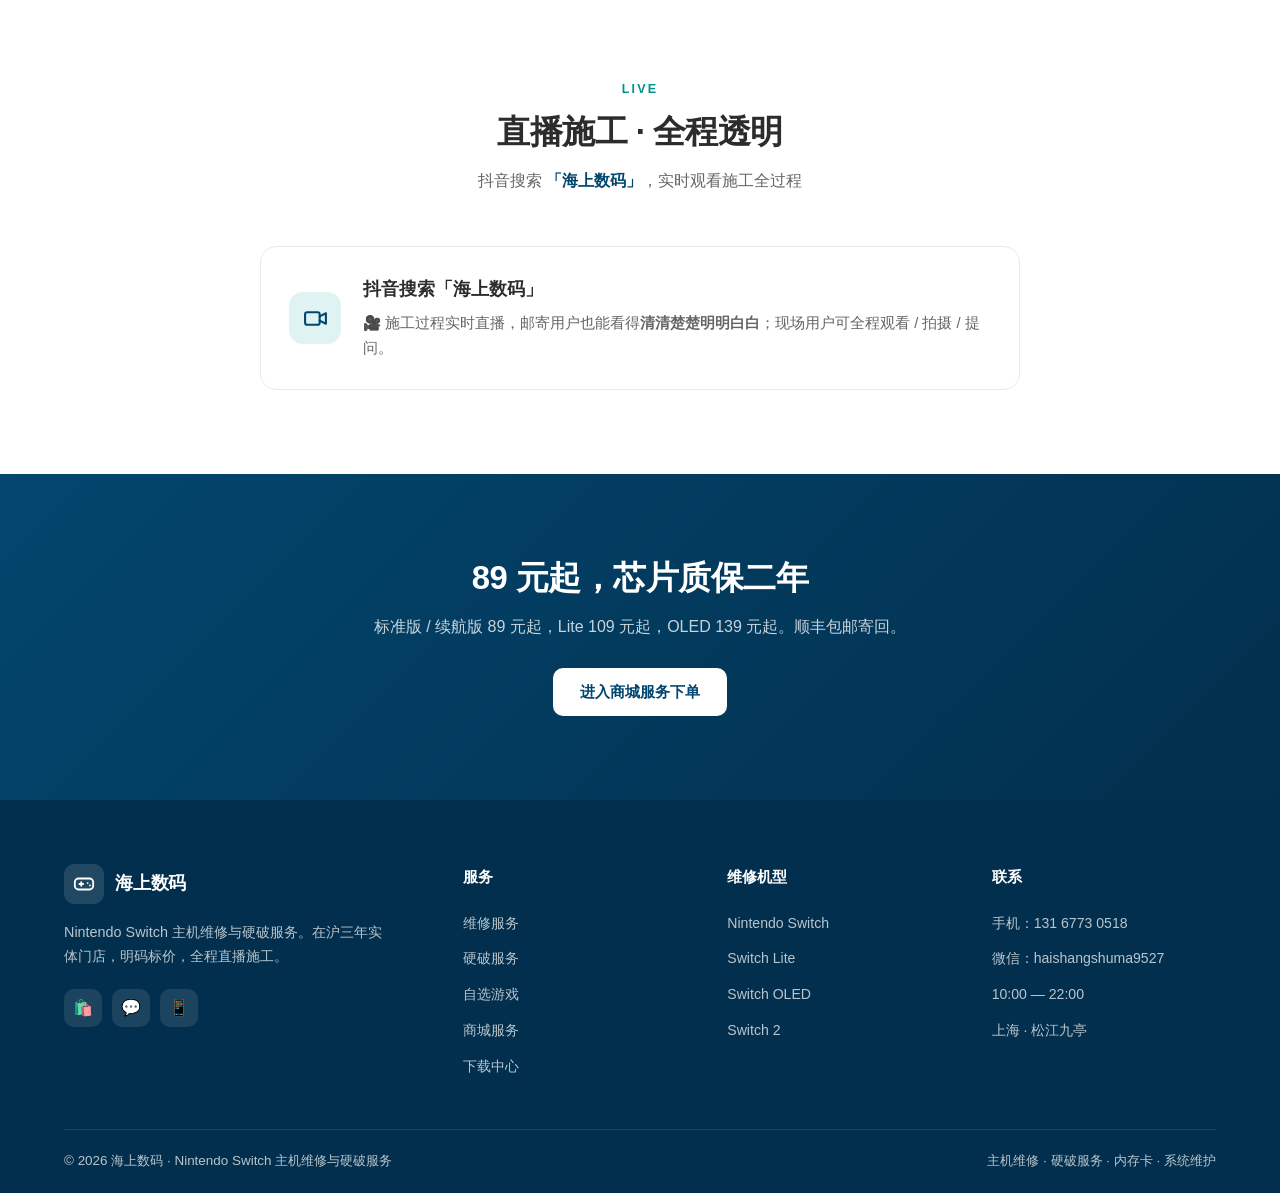
==== commit f783ff80: "双系统图集按编号1-9重排、图注按实拍命名，图片压缩至1000px/213KB，图注等高对齐（CSS v4）" ====
--- a/chip.html
+++ b/chip.html
@@ -5,7 +5,7 @@
 <meta name="viewport" content="width=device-width, initial-scale=1.0">
 <title>硬破服务 | RP2040 主板焊接 · 系统固件维护 - 海上数码</title>
 <meta name="description" content="海上数码提供 Nintendo Switch 硬破服务：RP2040 双核超薄芯片主板焊接，0.4mm 不顶盖，支持大气层双系统（官方正版系统 + Atmosphere 自制系统），开机 3-5 秒，芯片质保二年，全程直播施工。">
-<link rel="stylesheet" href="assets/style.css?v=3">
+<link rel="stylesheet" href="assets/style.css?v=4">
 </head>
 <body>
 
@@ -178,41 +178,41 @@
             <p class="section-desc">以下均为本店施工设备实拍：开机启动菜单、hekate 引导界面、系统信息、相册应用市场插件与 Ultrahand 插件菜单。点击图片可放大查看。</p>
         </div>
         <div class="atm-gallery" data-reveal>
-            <figure class="atm-shot" onclick="openLB('images/atm-boot.webp')">
-                <img src="images/atm-boot.webp" alt="开机启动菜单：虚拟系统 / 正版系统双系统" loading="lazy">
-                <figcaption>开机启动菜单 · 虚拟系统 / 正版系统双系统</figcaption>
-            </figure>
-            <figure class="atm-shot" onclick="openLB('images/atm-hekate.webp')">
-                <img src="images/atm-hekate.webp" alt="hekate 最新引导界面" loading="lazy">
+            <figure class="atm-shot" onclick="openLB('images/atm-01.webp')">
+                <img src="images/atm-01.webp" alt="hekate 最新引导界面" loading="lazy">
                 <figcaption>hekate 最新引导界面</figcaption>
             </figure>
-            <figure class="atm-shot" onclick="openLB('images/atm-hekate-cfg.webp')">
-                <img src="images/atm-hekate-cfg.webp" alt="大气层自动识别和真实系统移动至更多配置，防止误入真实系统 BAN 机" loading="lazy">
-                <figcaption>大气层自动识别 / 真实系统<br><span style="font-weight:600;color:var(--muted);">已移至更多配置，防止误入真实系统 BAN 机</span></figcaption>
-            </figure>
-            <figure class="atm-shot" onclick="openLB('images/atm-ver.webp')">
-                <img src="images/atm-ver.webp" alt="系统信息：最新稳定版大气层版本与固件" loading="lazy">
+            <figure class="atm-shot" onclick="openLB('images/atm-02.webp')">
+                <img src="images/atm-02.webp" alt="开机启动菜单 虚拟系统 正版系统双系统" loading="lazy">
+                <figcaption>开机启动菜单 虚拟系统 正版系统双系统</figcaption>
+            </figure>
+            <figure class="atm-shot" onclick="openLB('images/atm-03.webp')">
+                <img src="images/atm-03.webp" alt="大气层自动识别和真实系统移动至更多配置防止误入真实系统BAN机" loading="lazy">
+                <figcaption>大气层自动识别和真实系统移动至更多配置防止误入真实系统BAN机</figcaption>
+            </figure>
+            <figure class="atm-shot" onclick="openLB('images/atm-04.webp')">
+                <img src="images/atm-04.webp" alt="系统信息 · 最新稳定版大气层版本与固件" loading="lazy">
                 <figcaption>系统信息 · 最新稳定版大气层版本与固件</figcaption>
             </figure>
-            <figure class="atm-shot" onclick="openLB('images/atm-hb1.webp')">
-                <img src="images/atm-hb1.webp" alt="相册应用市场 · 插件介绍" loading="lazy">
+            <figure class="atm-shot" onclick="openLB('images/atm-05.webp')">
+                <img src="images/atm-05.webp" alt="最新Ultrahand 特斯拉 插件菜单 · 金手指等选项" loading="lazy">
+                <figcaption>最新Ultrahand 特斯拉 插件菜单 · 金手指等选项</figcaption>
+            </figure>
+            <figure class="atm-shot" onclick="openLB('images/atm-06.webp')">
+                <img src="images/atm-06.webp" alt="最新Ultrahand 特斯拉插件菜单 · 更多选项" loading="lazy">
+                <figcaption>最新Ultrahand 特斯拉插件菜单 · 更多选项</figcaption>
+            </figure>
+            <figure class="atm-shot" onclick="openLB('images/atm-07.webp')">
+                <img src="images/atm-07.webp" alt="相册应用市场 · 插件介绍" loading="lazy">
                 <figcaption>相册应用市场 · 插件介绍</figcaption>
             </figure>
-            <figure class="atm-shot" onclick="openLB('images/atm-hb2.webp')">
-                <img src="images/atm-hb2.webp" alt="相册应用市场 · 插件介绍（更多插件）" loading="lazy">
-                <figcaption>相册应用市场 · 插件介绍 · 更多插件</figcaption>
-            </figure>
-            <figure class="atm-shot" onclick="openLB('images/atm-hb3.webp')">
-                <img src="images/atm-hb3.webp" alt="相册应用市场 · 插件介绍（工具类插件）" loading="lazy">
-                <figcaption>相册应用市场 · 插件介绍 · 工具类</figcaption>
-            </figure>
-            <figure class="atm-shot" onclick="openLB('images/atm-uh1.webp')">
-                <img src="images/atm-uh1.webp" alt="最新 Ultrahand 特斯拉插件菜单：金手指等选项" loading="lazy">
-                <figcaption>最新 Ultrahand 特斯拉插件菜单 · 金手指等选项</figcaption>
-            </figure>
-            <figure class="atm-shot" onclick="openLB('images/atm-uh2.webp')">
-                <img src="images/atm-uh2.webp" alt="Ultrahand 插件菜单：更多选项" loading="lazy">
-                <figcaption>Ultrahand 插件菜单 · 更多选项</figcaption>
+            <figure class="atm-shot" onclick="openLB('images/atm-08.webp')">
+                <img src="images/atm-08.webp" alt="相册应用市场 · 插件介绍 ②" loading="lazy">
+                <figcaption>相册应用市场 · 插件介绍 ②</figcaption>
+            </figure>
+            <figure class="atm-shot" onclick="openLB('images/atm-09.webp')">
+                <img src="images/atm-09.webp" alt="相册应用市场 · 插件介绍 ③" loading="lazy">
+                <figcaption>相册应用市场 · 插件介绍 ③</figcaption>
             </figure>
         </div>
         <p style="margin-top:16px;font-size:.9rem;color:var(--muted);text-align:center;" data-reveal>
--- a/assets/style.css
+++ b/assets/style.css
@@ -407,10 +407,12 @@
 /* ---------- 双系统界面预览 ---------- */
 .atm-gallery{ display:grid; grid-template-columns:repeat(3,1fr); gap:16px; margin-top:22px; }
 .atm-shot{ margin:0; background:#fff; border:1px solid var(--line); border-radius:var(--radius);
-    overflow:hidden; cursor:zoom-in; transition:transform .25s ease, box-shadow .25s ease, border-color .25s ease; }
+    overflow:hidden; cursor:zoom-in; display:flex; flex-direction:column;
+    transition:transform .25s ease, box-shadow .25s ease, border-color .25s ease; }
 .atm-shot:hover{ transform:translateY(-3px); box-shadow:0 14px 30px rgba(3,70,110,.12); border-color:var(--accent); }
 .atm-shot img{ display:block; width:100%; aspect-ratio:16/9; object-fit:cover; background:var(--soft-2); }
-.atm-shot figcaption{ padding:11px 12px; font-size:.82rem; font-weight:700; color:var(--primary);
+.atm-shot figcaption{ flex:1; display:flex; align-items:center; justify-content:center;
+    padding:11px 12px; font-size:.82rem; font-weight:700; color:var(--primary); line-height:1.45;
     text-align:center; border-top:1px solid var(--line); background:#fbfdfe; }
 @media (max-width:991px){ .atm-gallery{ grid-template-columns:repeat(2,1fr); } }
 @media (max-width:640px){ .atm-gallery{ grid-template-columns:1fr; } }
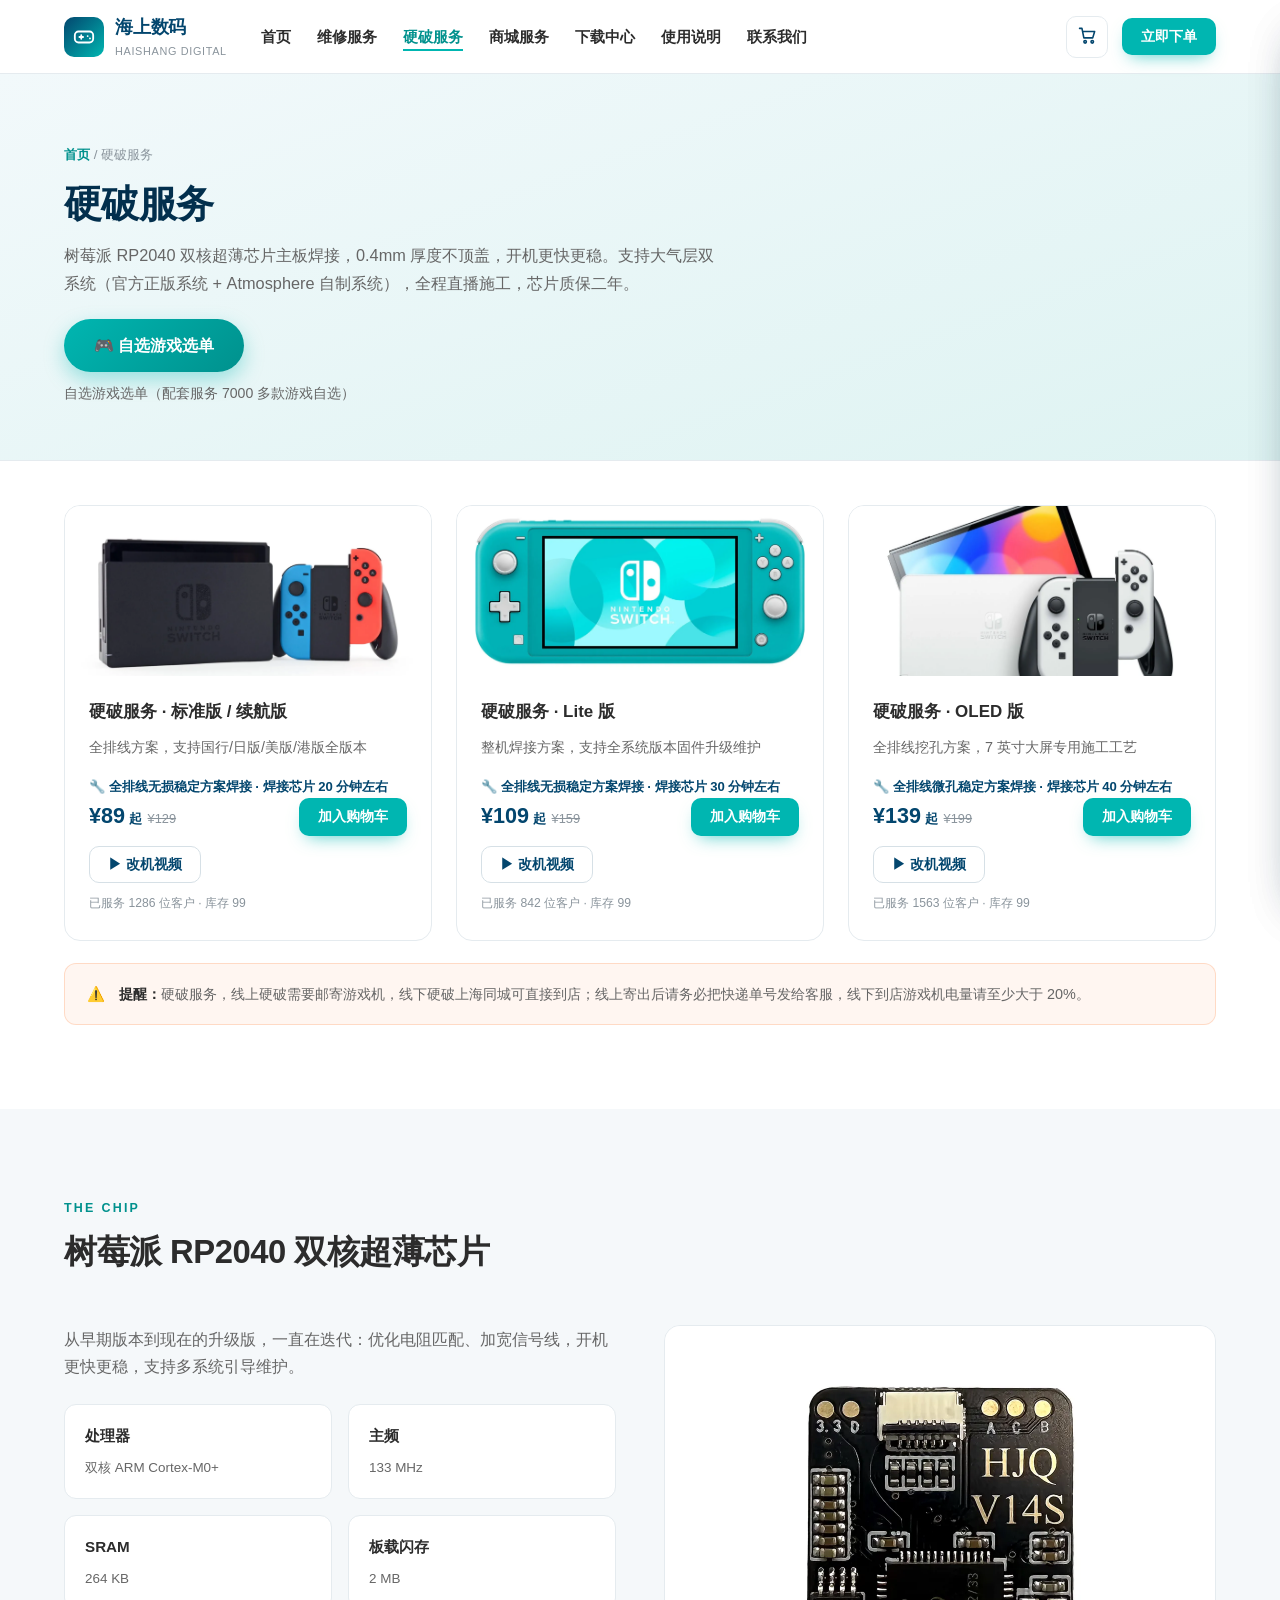
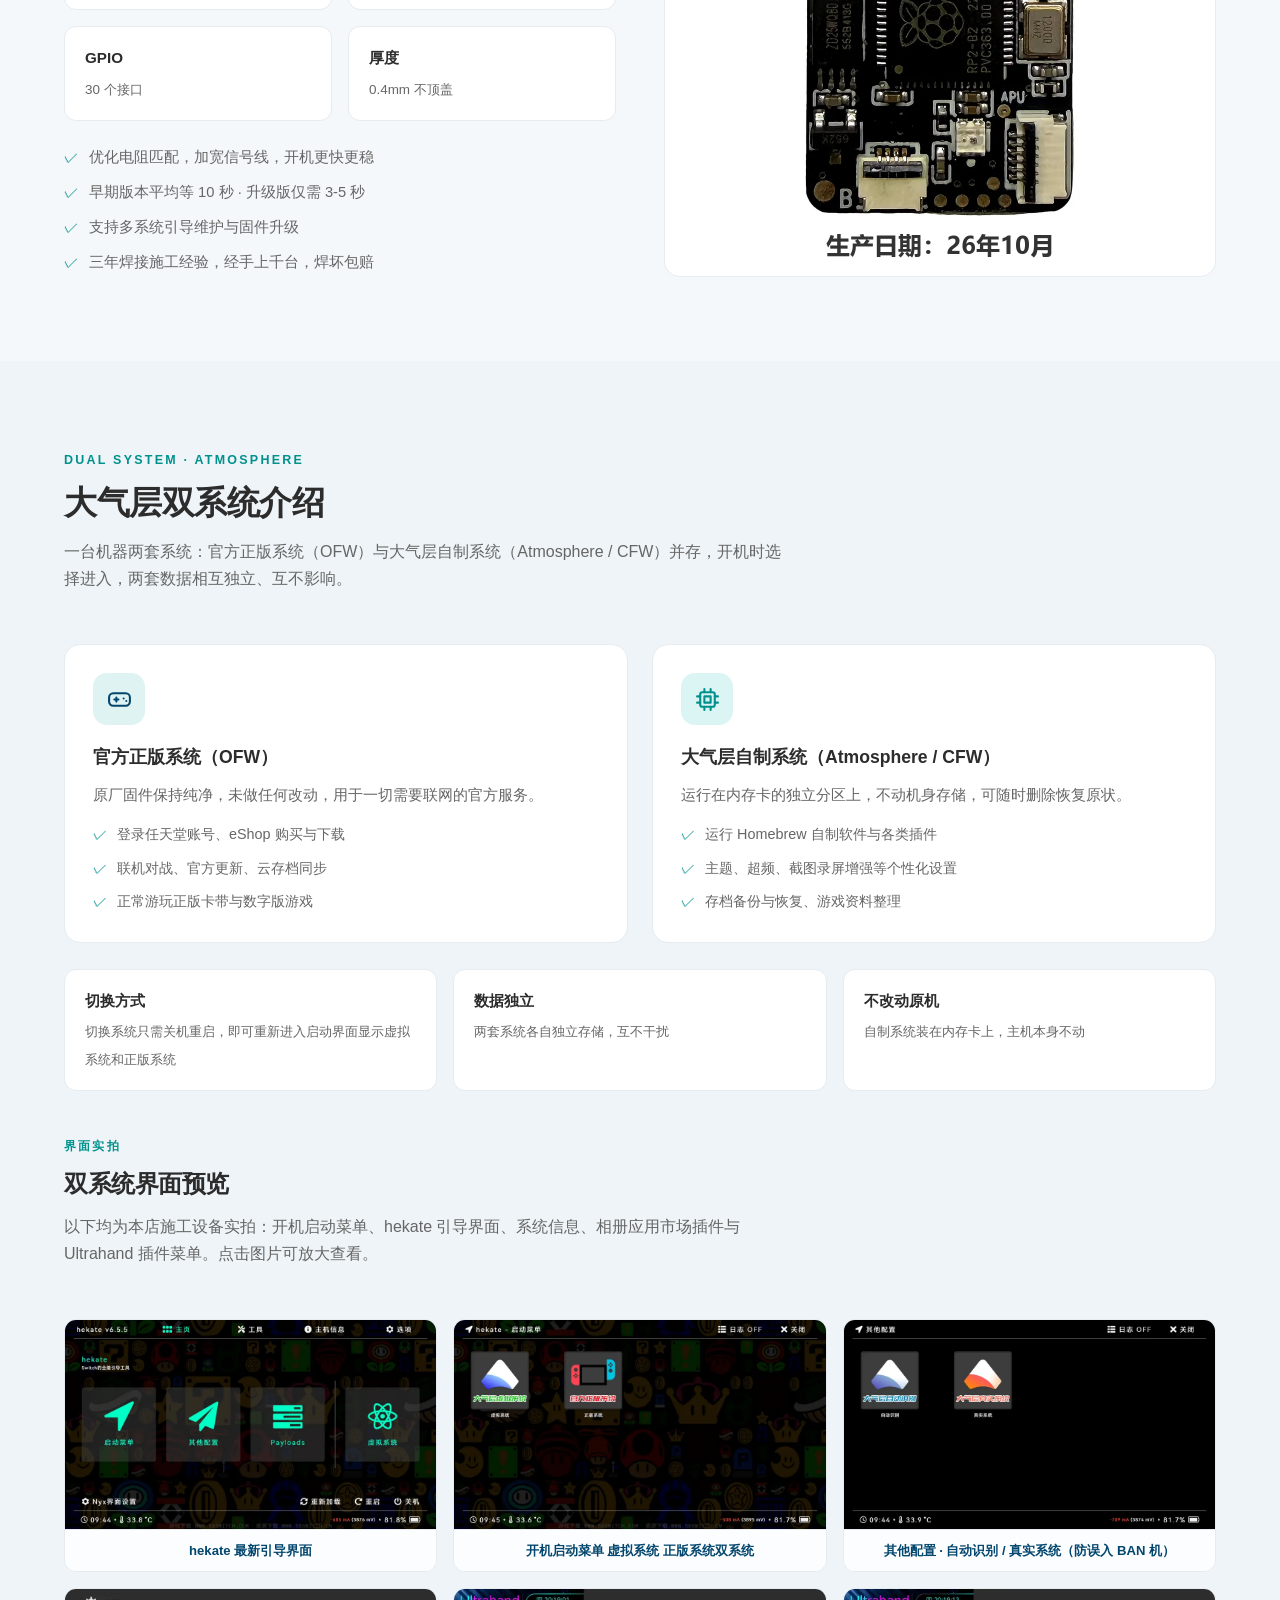
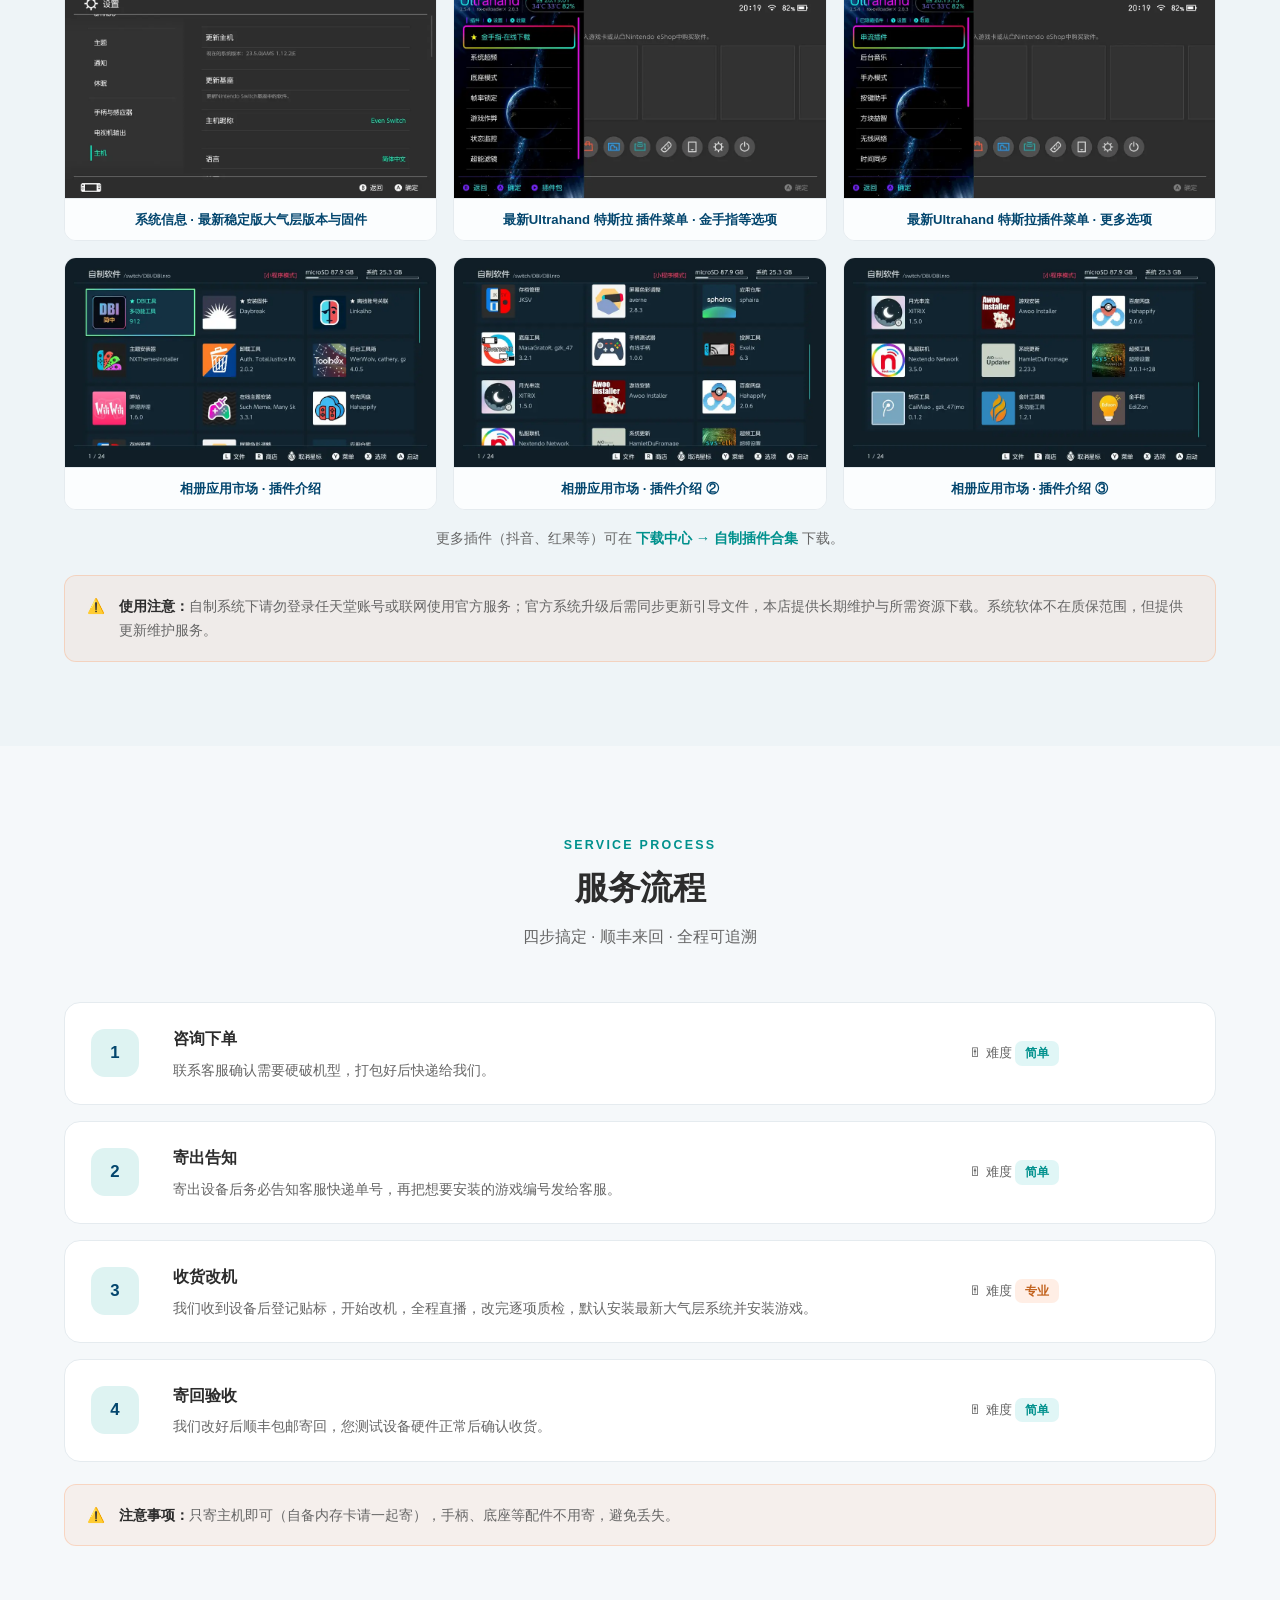
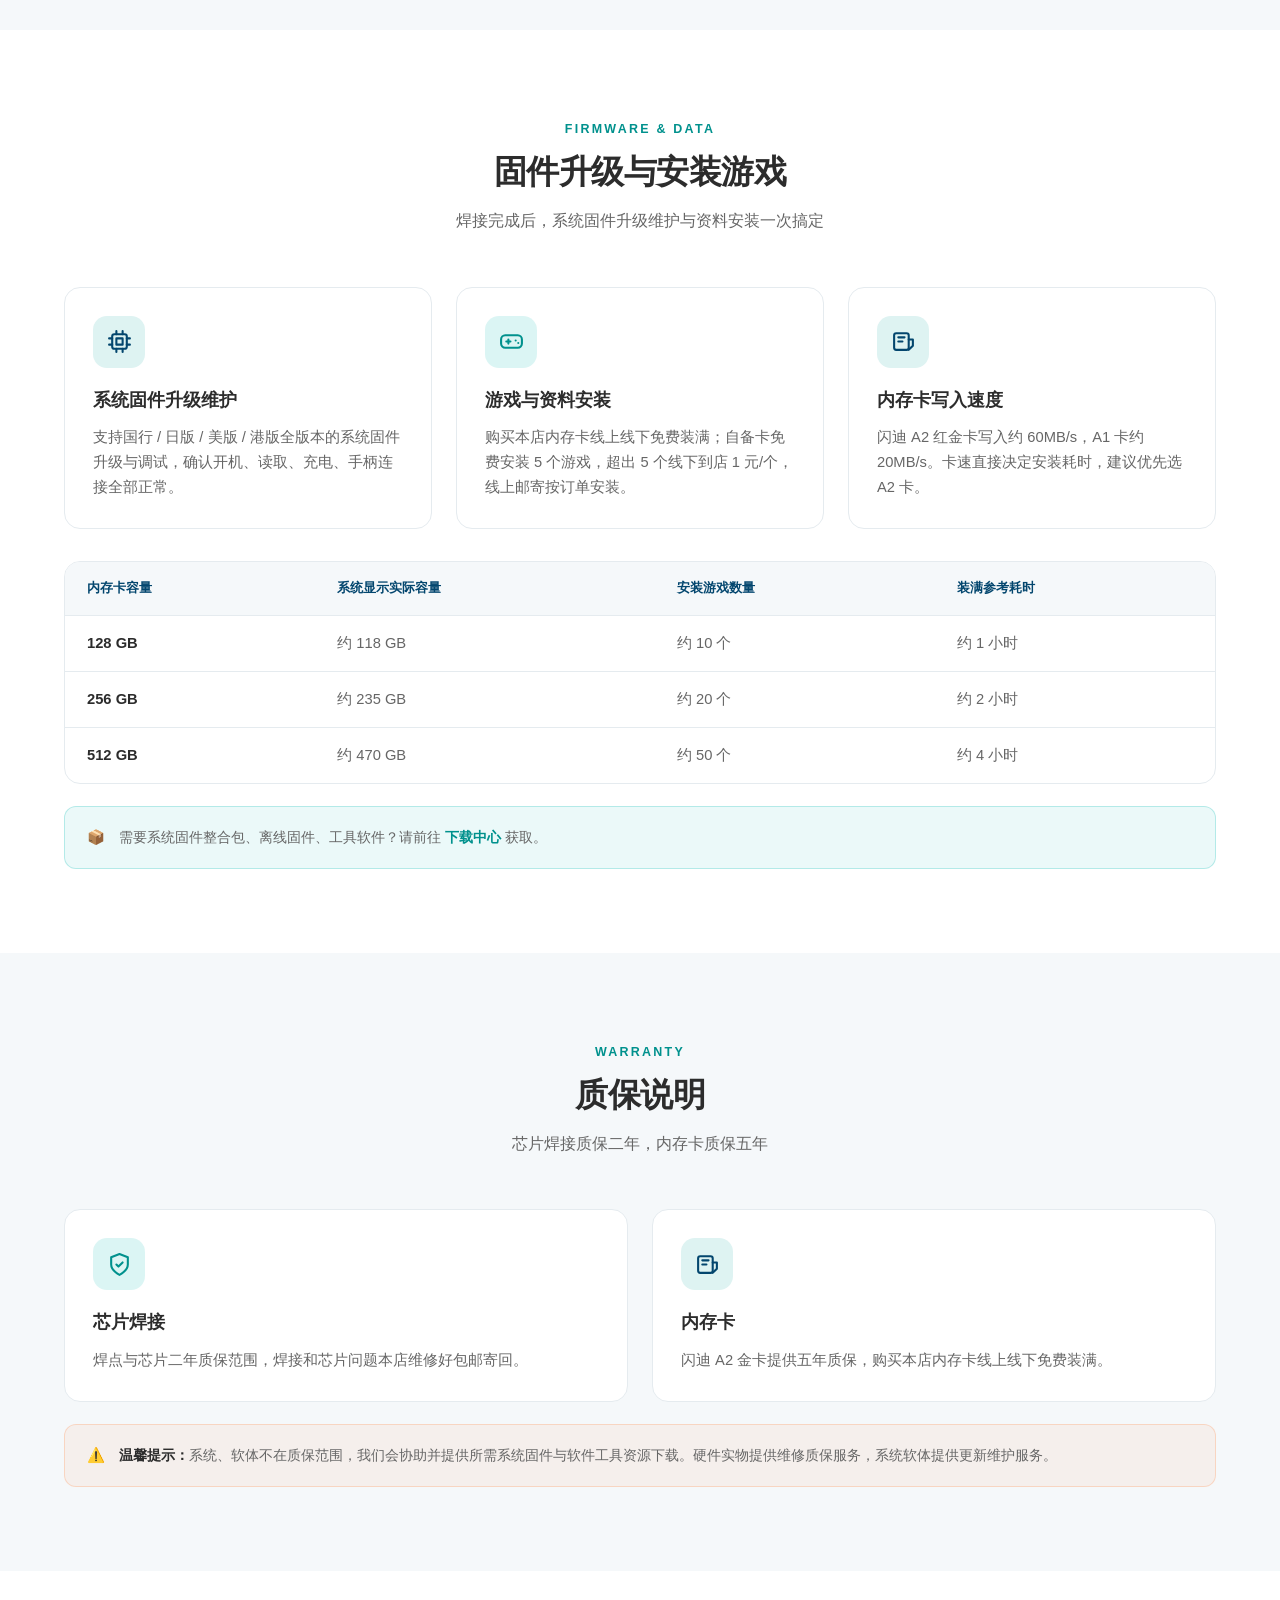
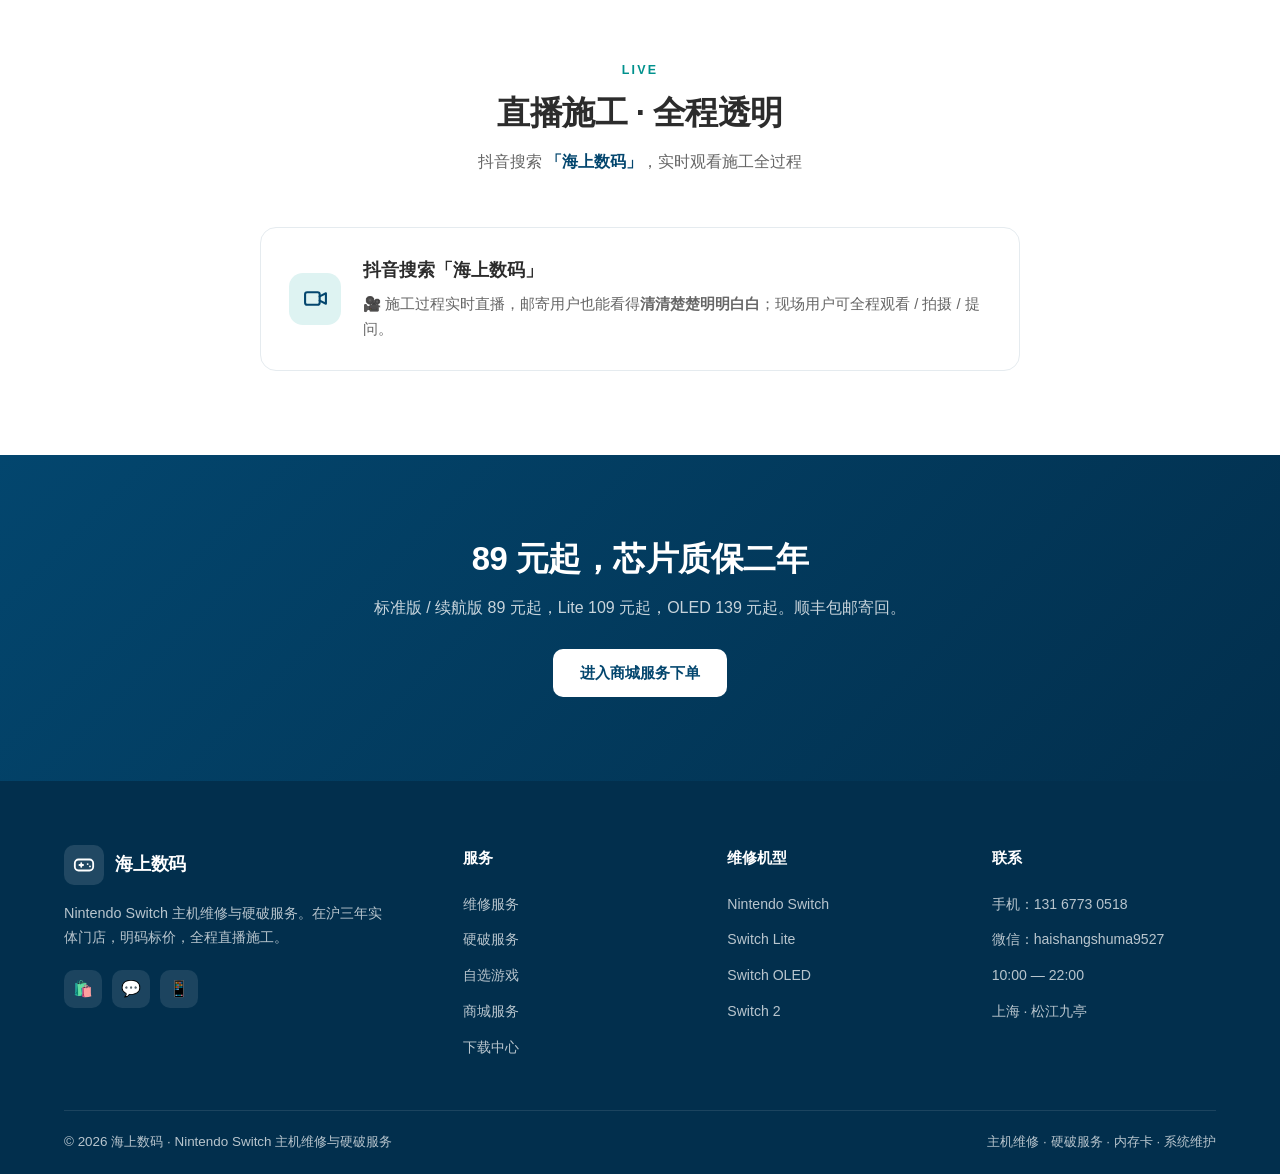
==== commit ab2ea709: "chip: 第3张实拍图注改为「其他配置 · 自动识别 / 真实系统（防误入 BAN 机）」" ====
--- a/chip.html
+++ b/chip.html
@@ -187,8 +187,8 @@
                 <figcaption>开机启动菜单 虚拟系统 正版系统双系统</figcaption>
             </figure>
             <figure class="atm-shot" onclick="openLB('images/atm-03.webp')">
-                <img src="images/atm-03.webp" alt="大气层自动识别和真实系统移动至更多配置防止误入真实系统BAN机" loading="lazy">
-                <figcaption>大气层自动识别和真实系统移动至更多配置防止误入真实系统BAN机</figcaption>
+                <img src="images/atm-03.webp" alt="其他配置 · 自动识别 / 真实系统（防误入 BAN 机）" loading="lazy">
+                <figcaption>其他配置 · 自动识别 / 真实系统（防误入 BAN 机）</figcaption>
             </figure>
             <figure class="atm-shot" onclick="openLB('images/atm-04.webp')">
                 <img src="images/atm-04.webp" alt="系统信息 · 最新稳定版大气层版本与固件" loading="lazy">
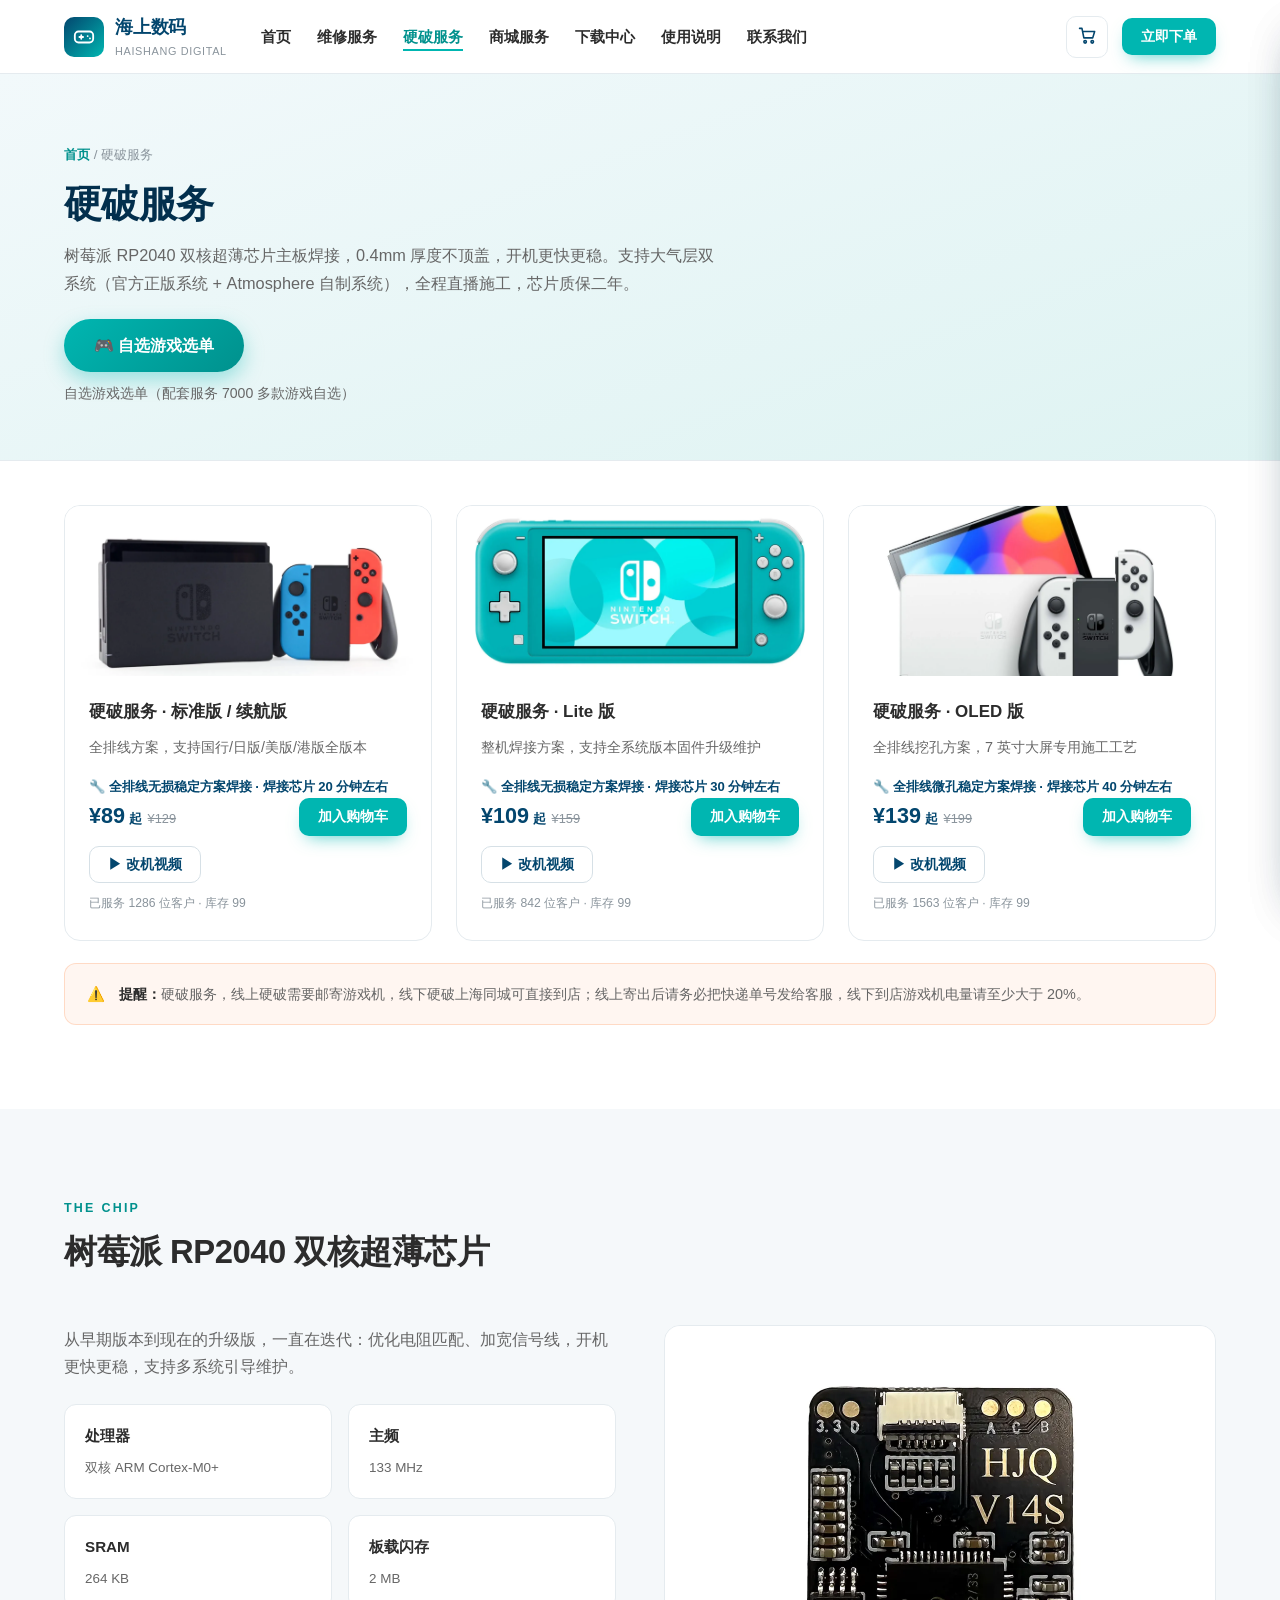
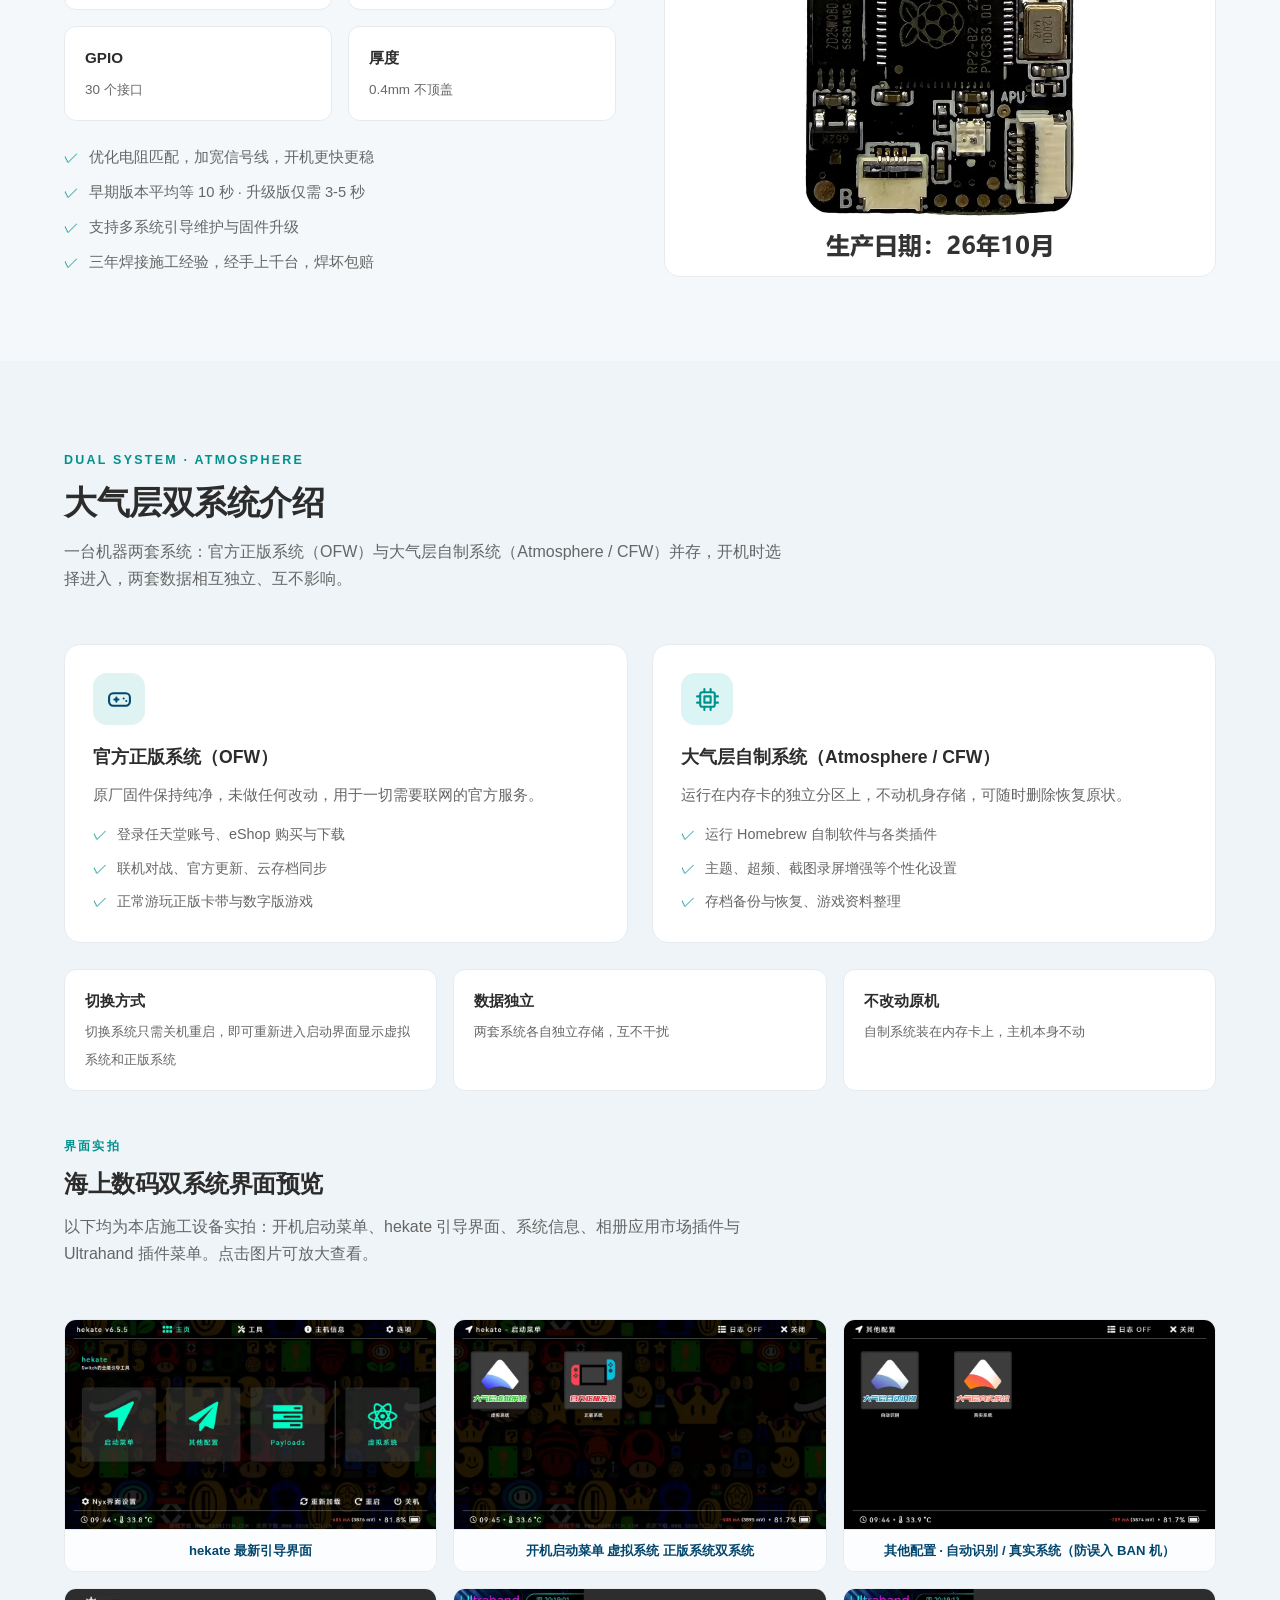
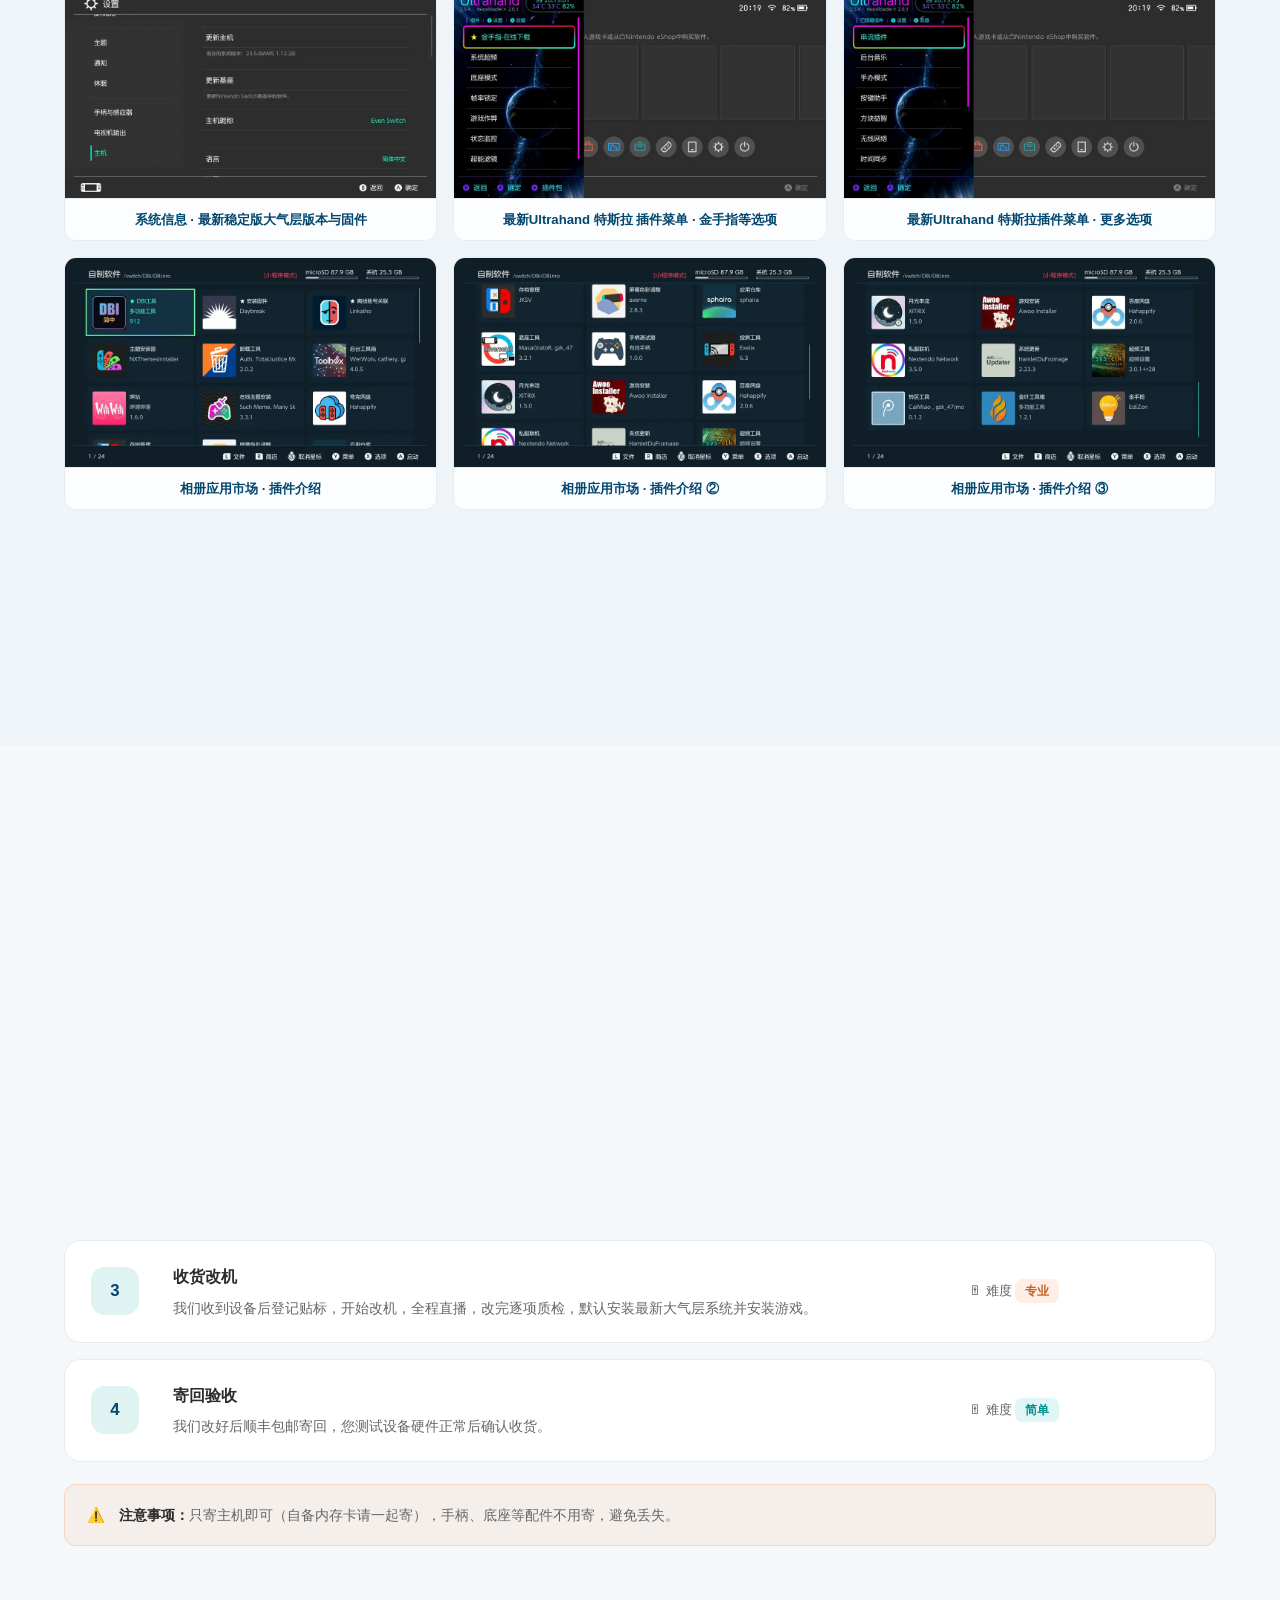
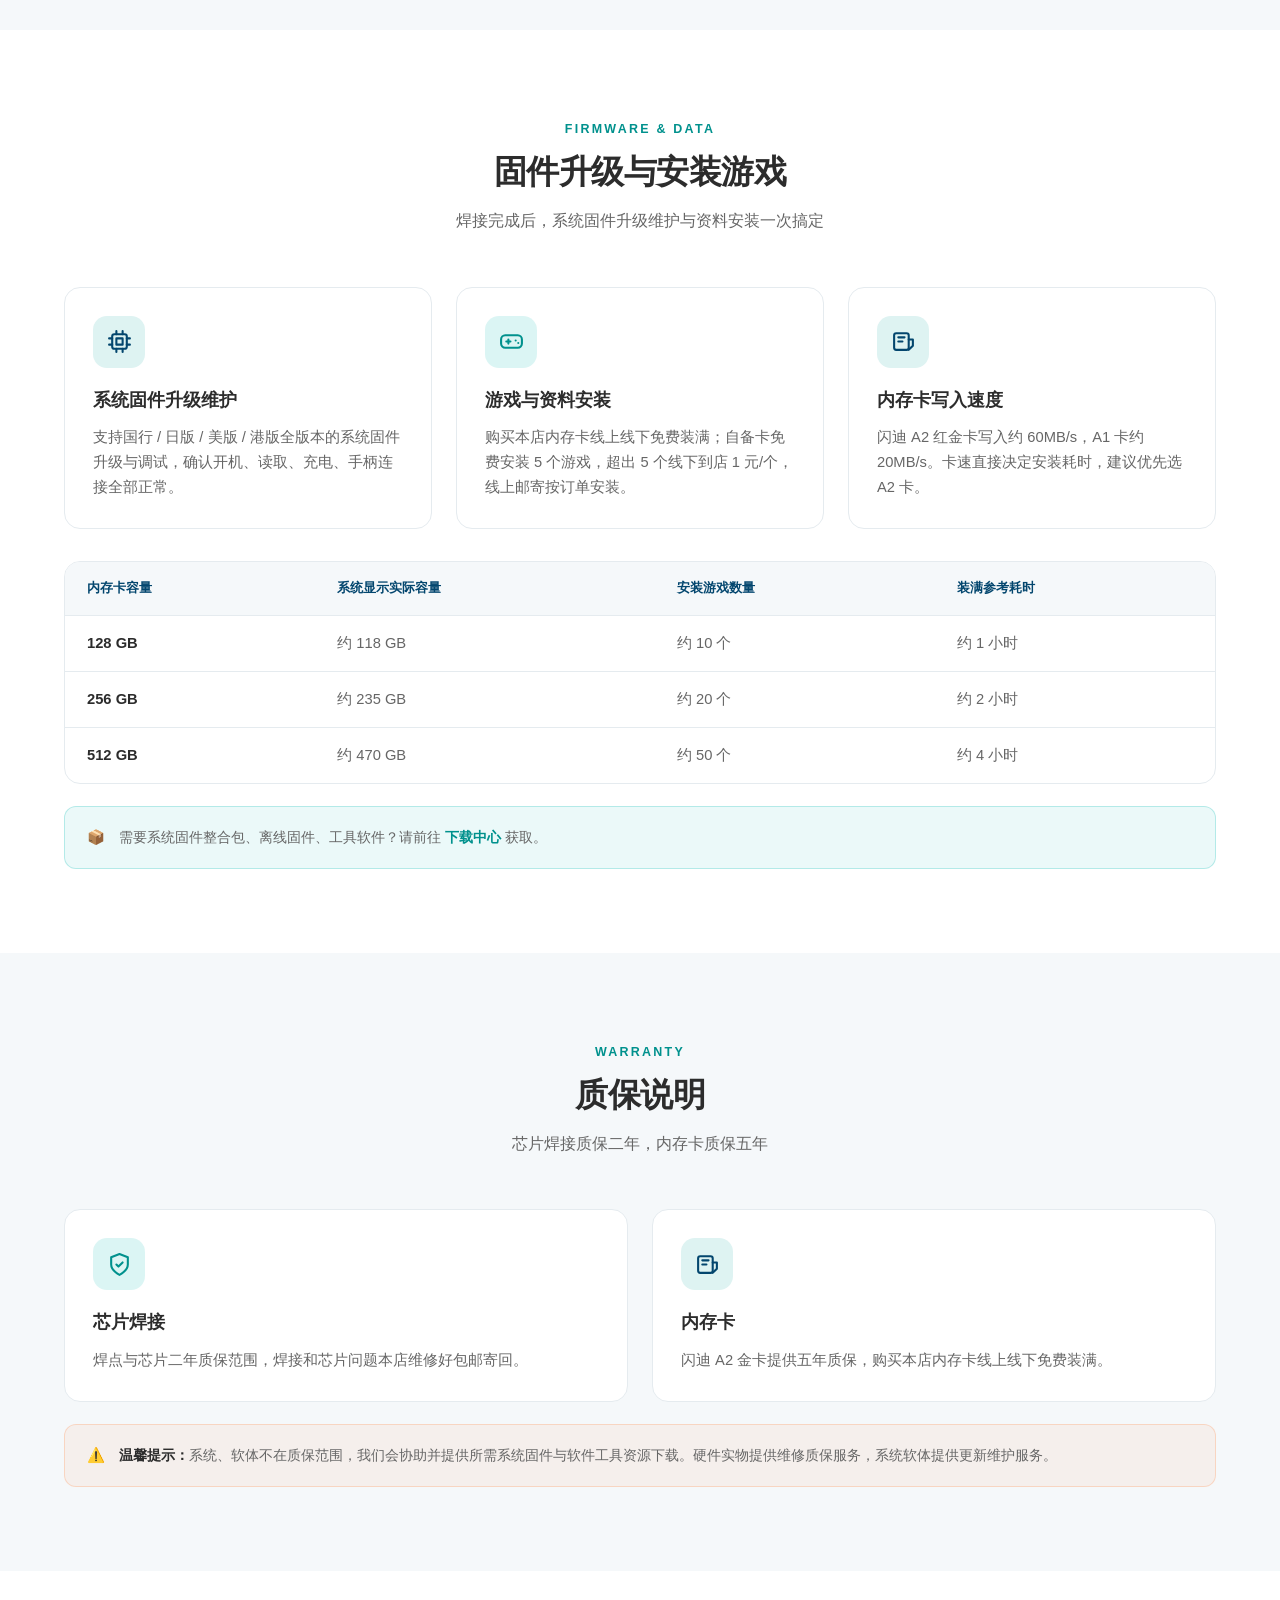
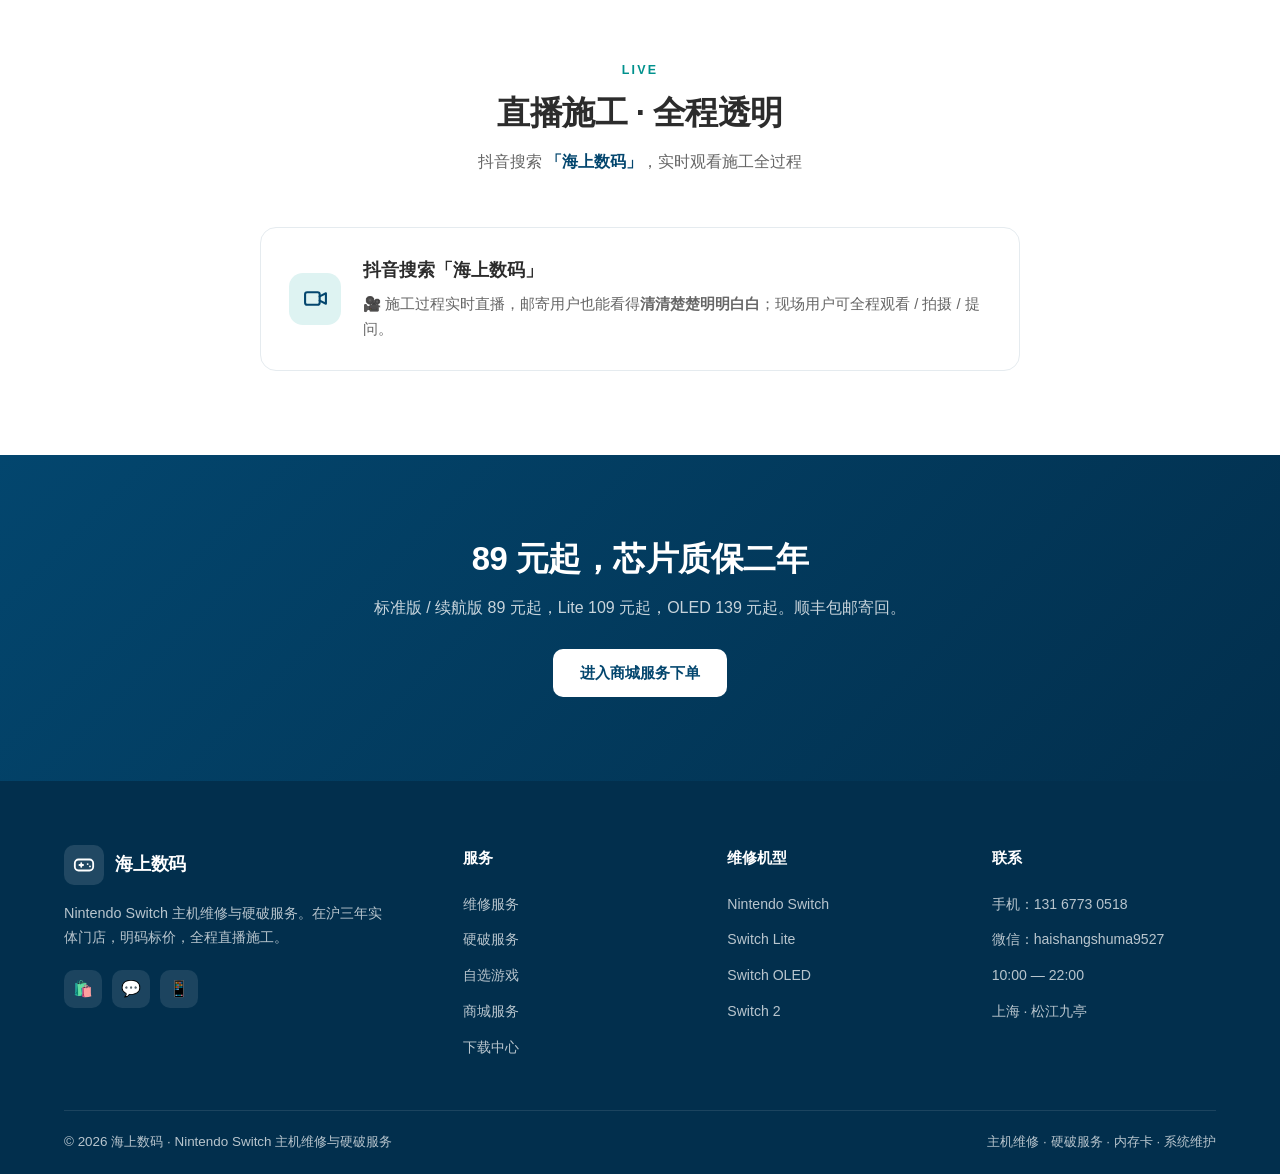
==== commit 7f751cc3: "chip: 双系统界面预览标题改为「海上数码双系统界面预览」" ====
--- a/chip.html
+++ b/chip.html
@@ -174,7 +174,7 @@
 
         <div class="section-head left" style="margin-top:40px;" data-reveal>
             <span class="eyebrow">界面实拍</span>
-            <h2 class="section-title" style="font-size:1.5rem;">双系统界面预览</h2>
+            <h2 class="section-title" style="font-size:1.5rem;">海上数码双系统界面预览</h2>
             <p class="section-desc">以下均为本店施工设备实拍：开机启动菜单、hekate 引导界面、系统信息、相册应用市场插件与 Ultrahand 插件菜单。点击图片可放大查看。</p>
         </div>
         <div class="atm-gallery" data-reveal>
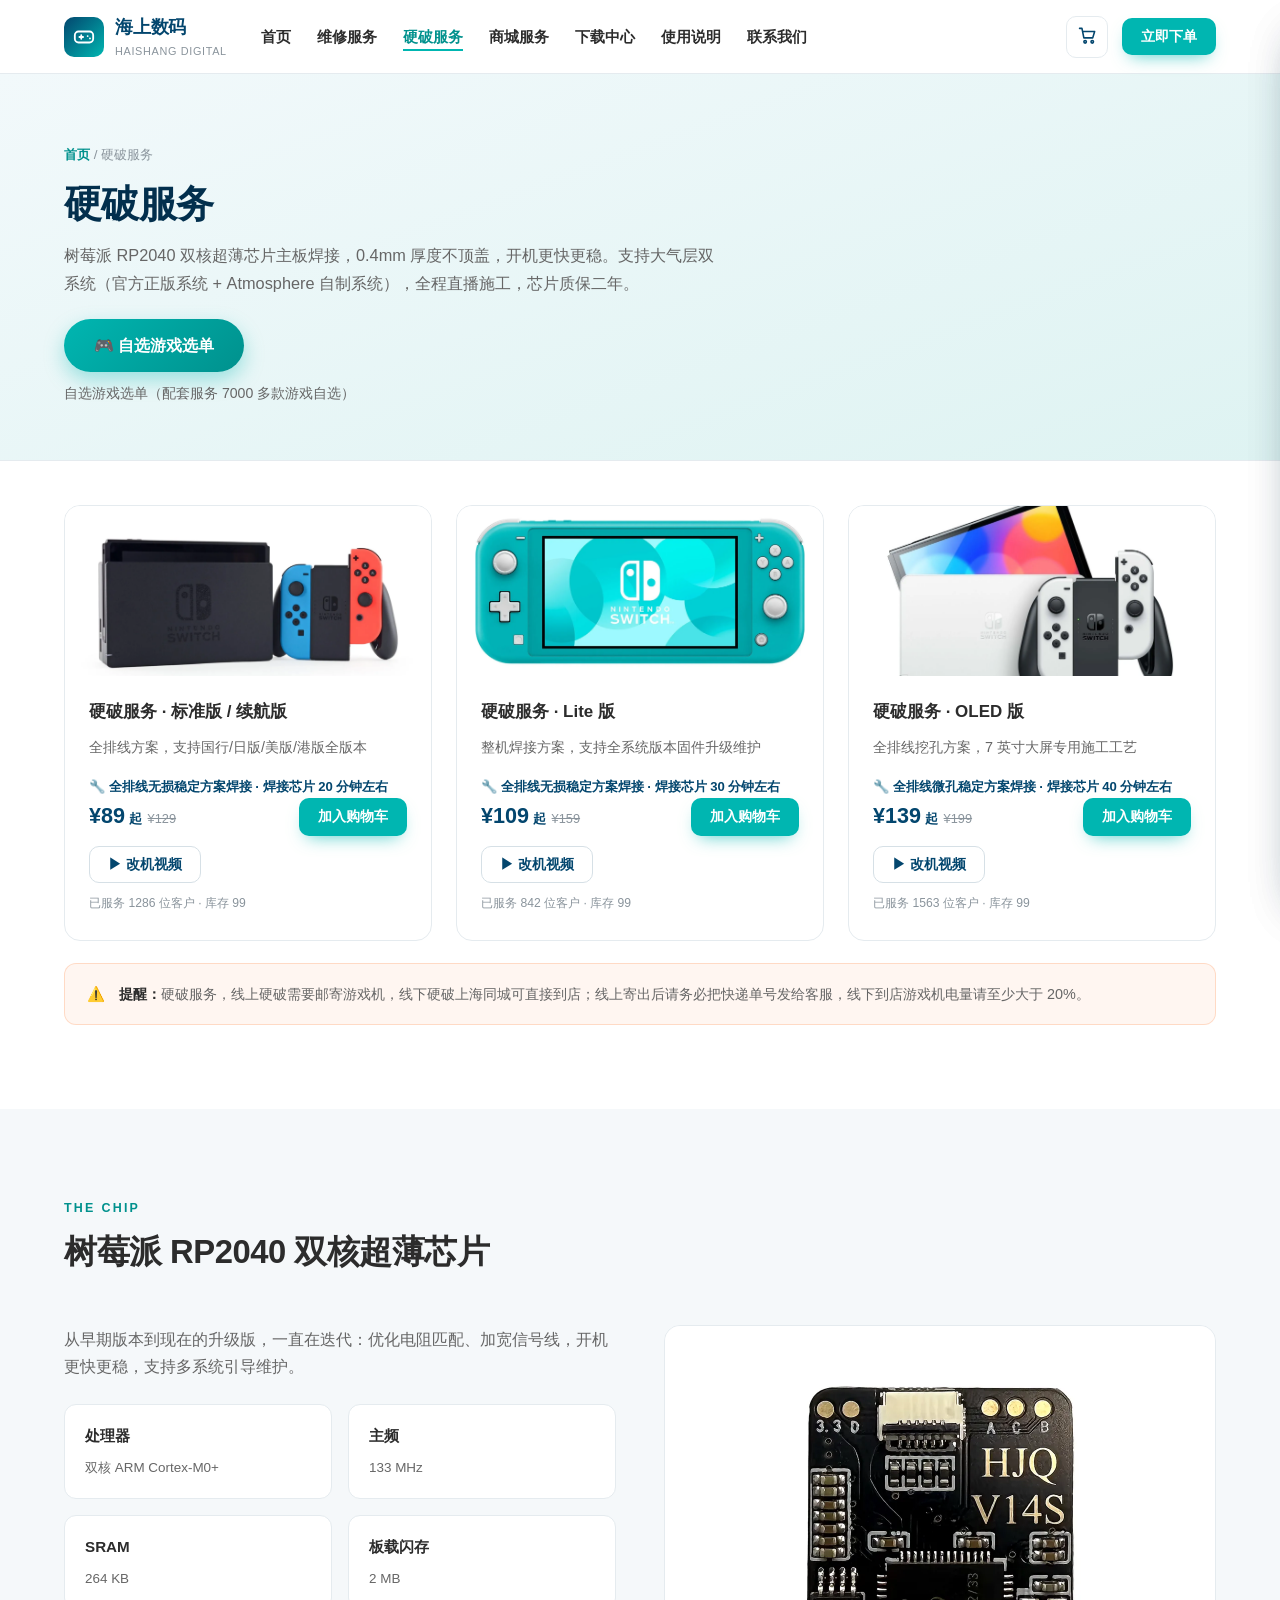
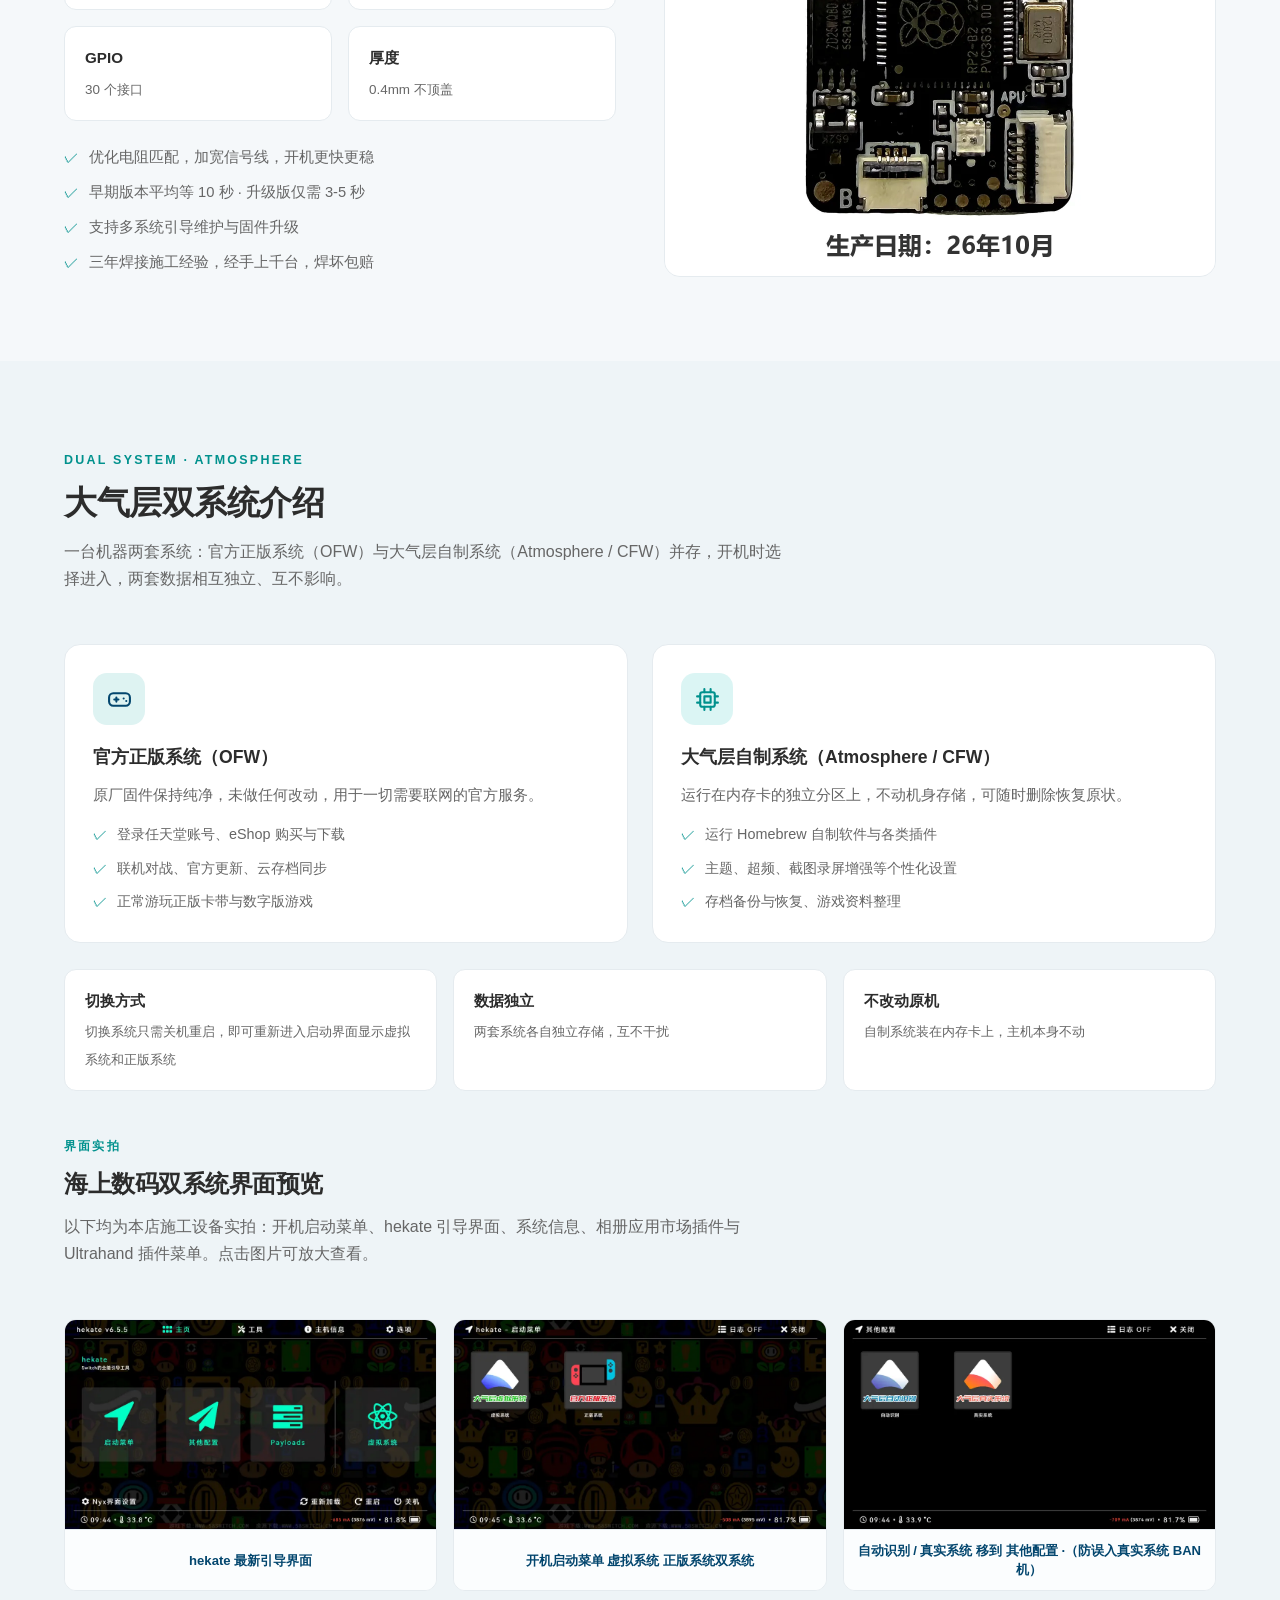
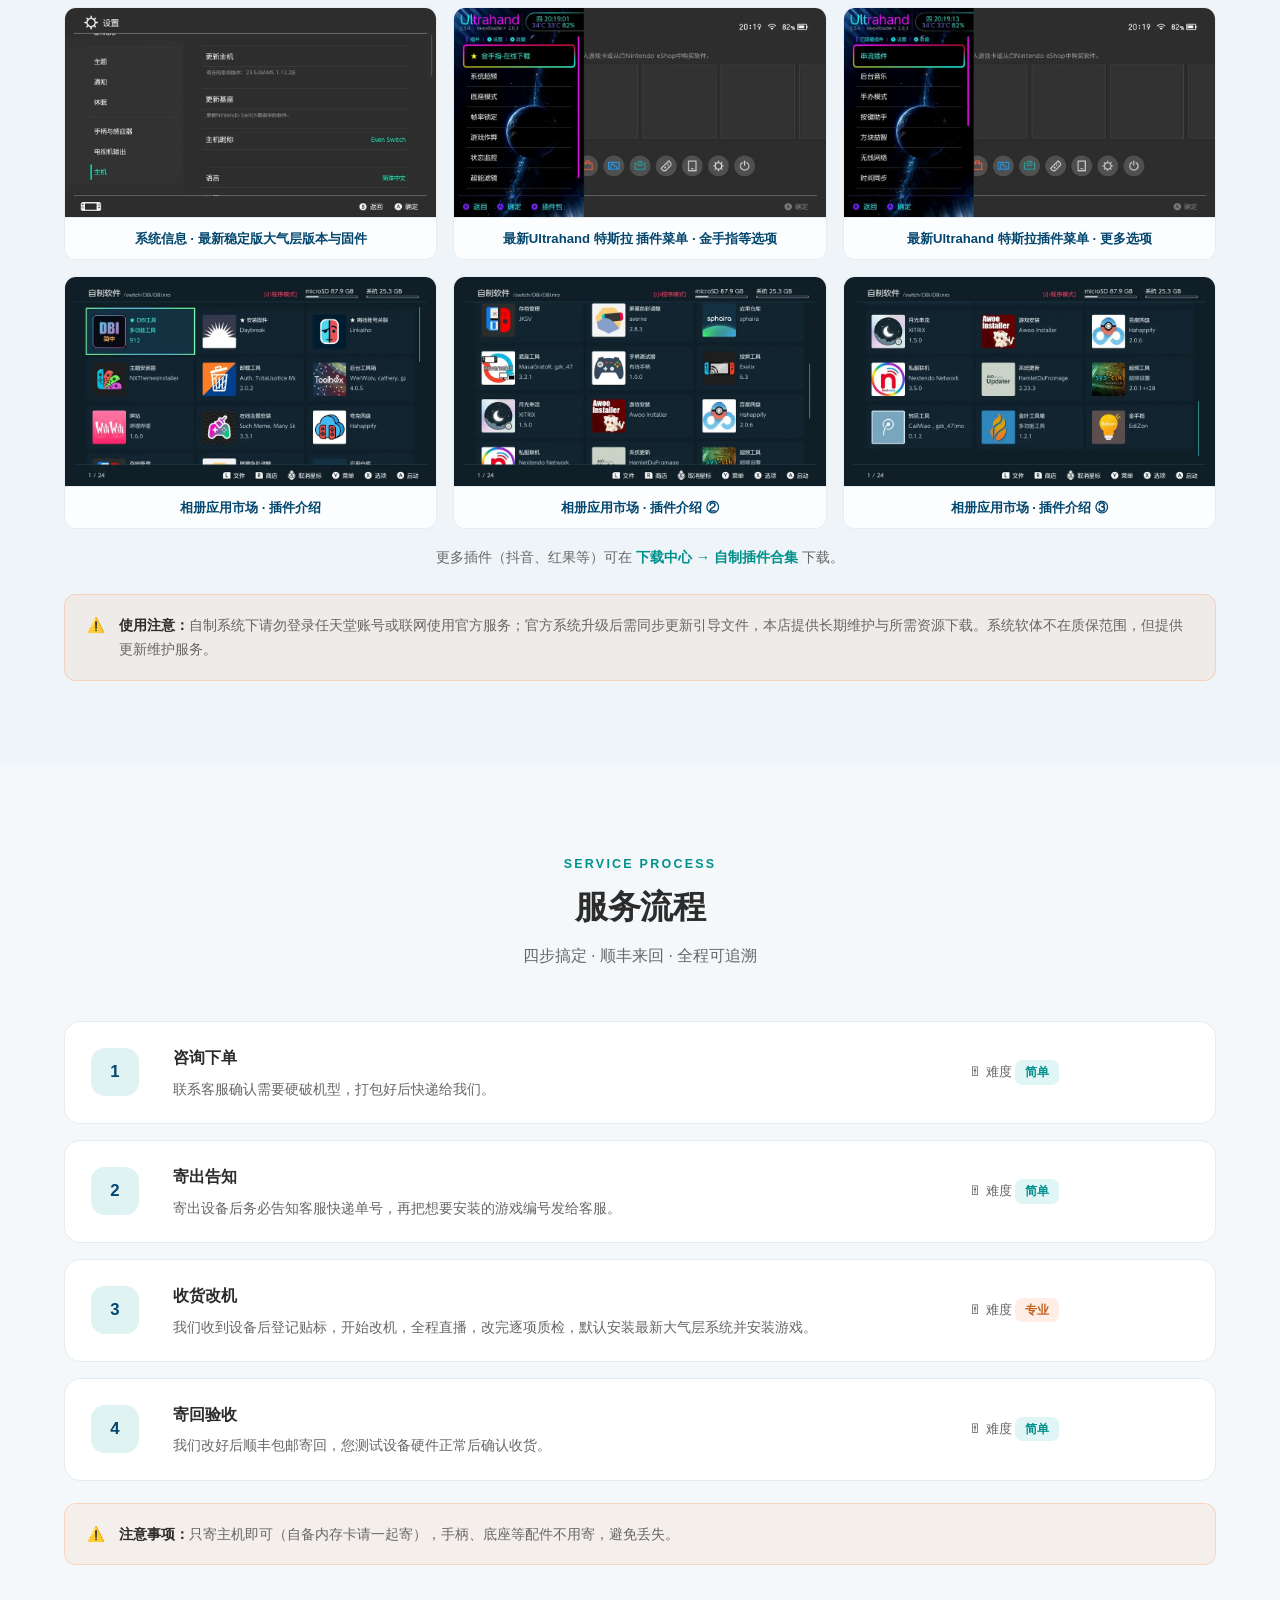
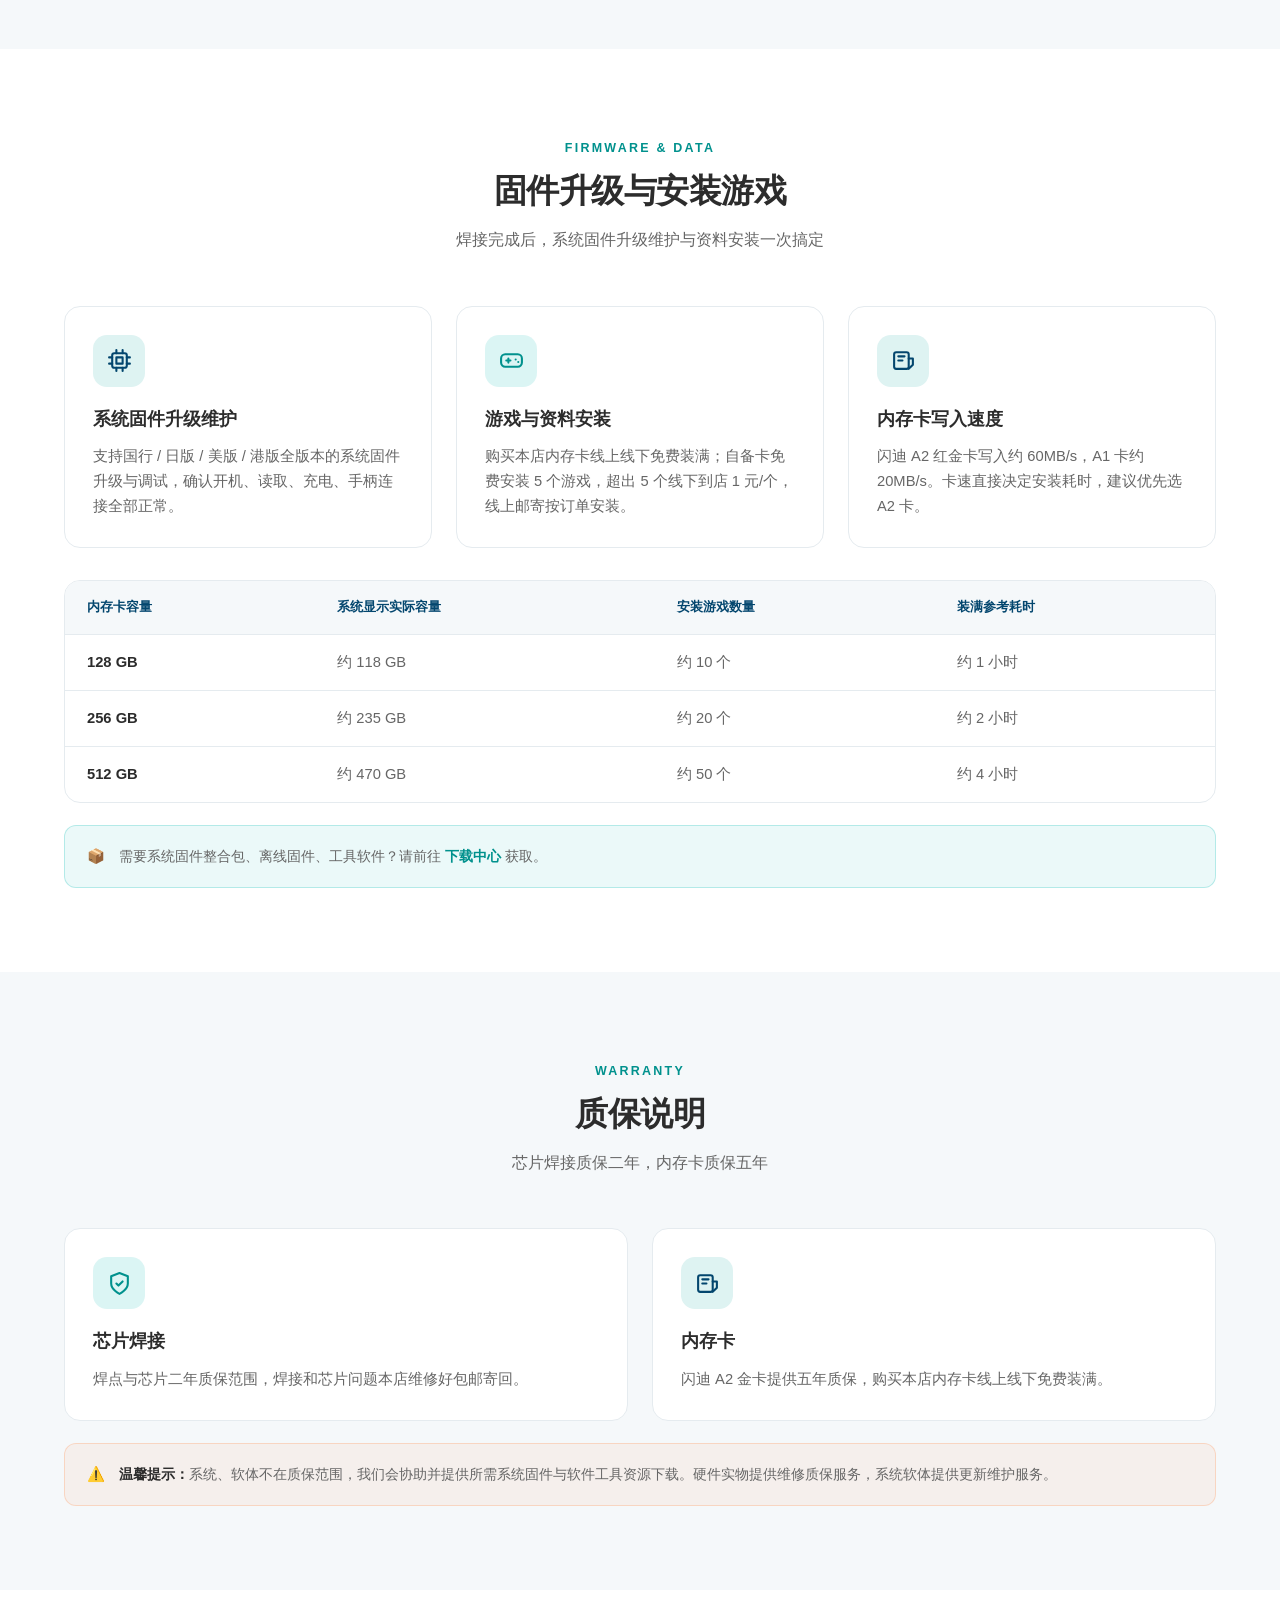
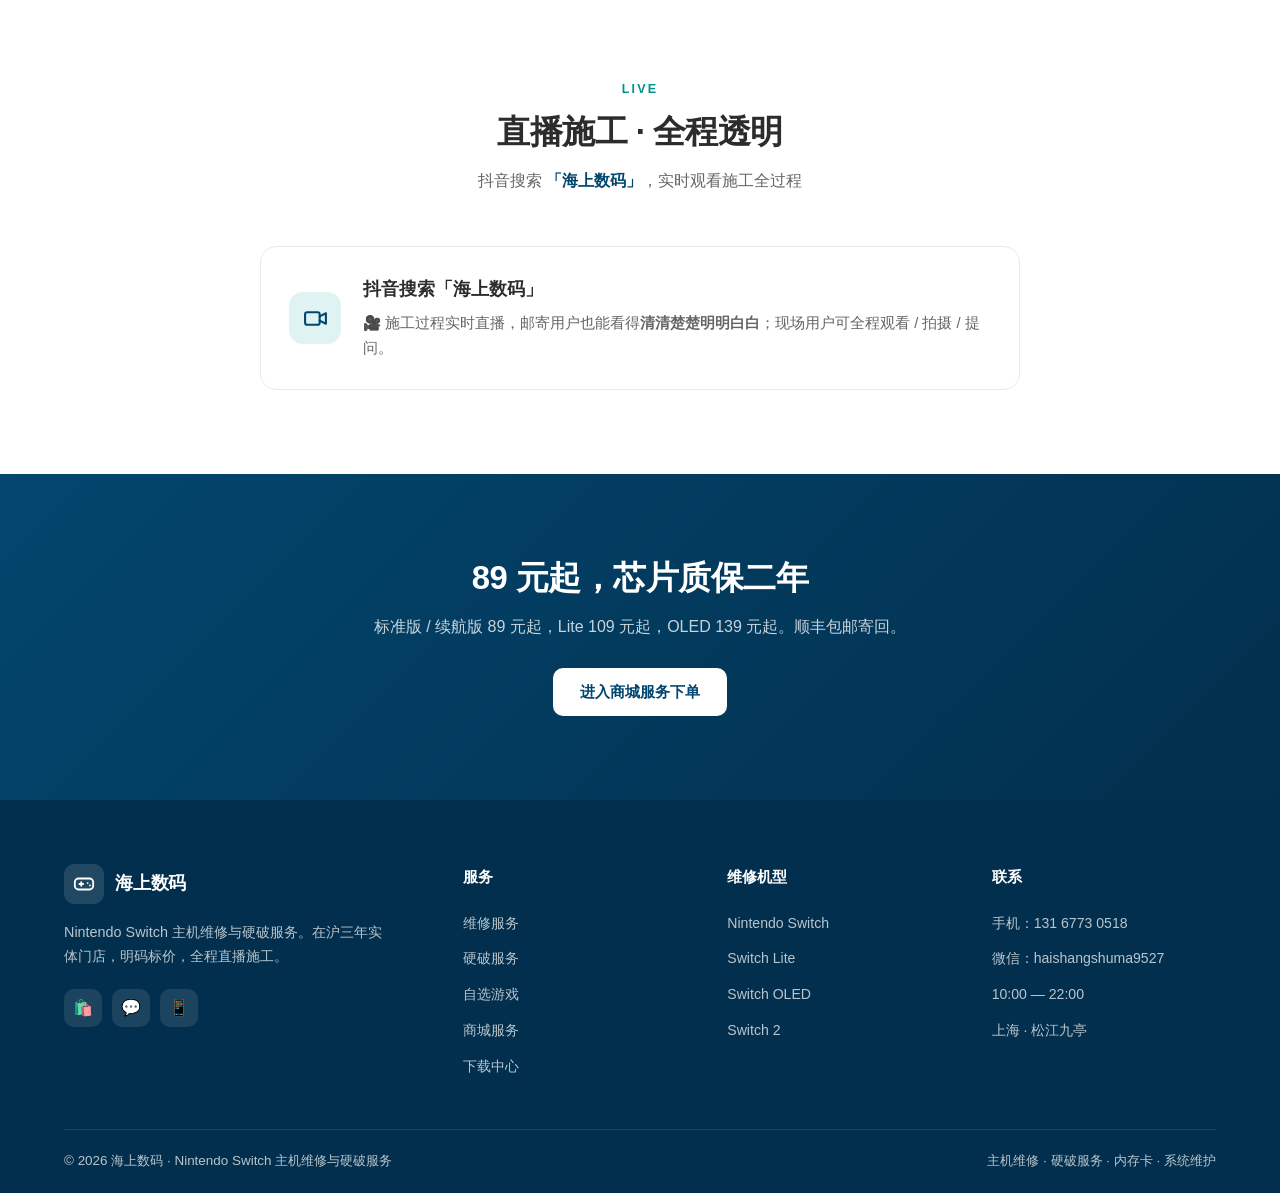
==== commit ca170421: "chip: 第3张图注语序调整为「自动识别 / 真实系统 移到 其他配置 ·（防误入真实系统 BAN 机）」" ====
--- a/chip.html
+++ b/chip.html
@@ -187,8 +187,8 @@
                 <figcaption>开机启动菜单 虚拟系统 正版系统双系统</figcaption>
             </figure>
             <figure class="atm-shot" onclick="openLB('images/atm-03.webp')">
-                <img src="images/atm-03.webp" alt="其他配置 · 自动识别 / 真实系统（防误入 BAN 机）" loading="lazy">
-                <figcaption>其他配置 · 自动识别 / 真实系统（防误入 BAN 机）</figcaption>
+                <img src="images/atm-03.webp" alt="自动识别 / 真实系统 移到 其他配置 ·（防误入真实系统 BAN 机）" loading="lazy">
+                <figcaption>自动识别 / 真实系统 移到 其他配置 ·（防误入真实系统 BAN 机）</figcaption>
             </figure>
             <figure class="atm-shot" onclick="openLB('images/atm-04.webp')">
                 <img src="images/atm-04.webp" alt="系统信息 · 最新稳定版大气层版本与固件" loading="lazy">
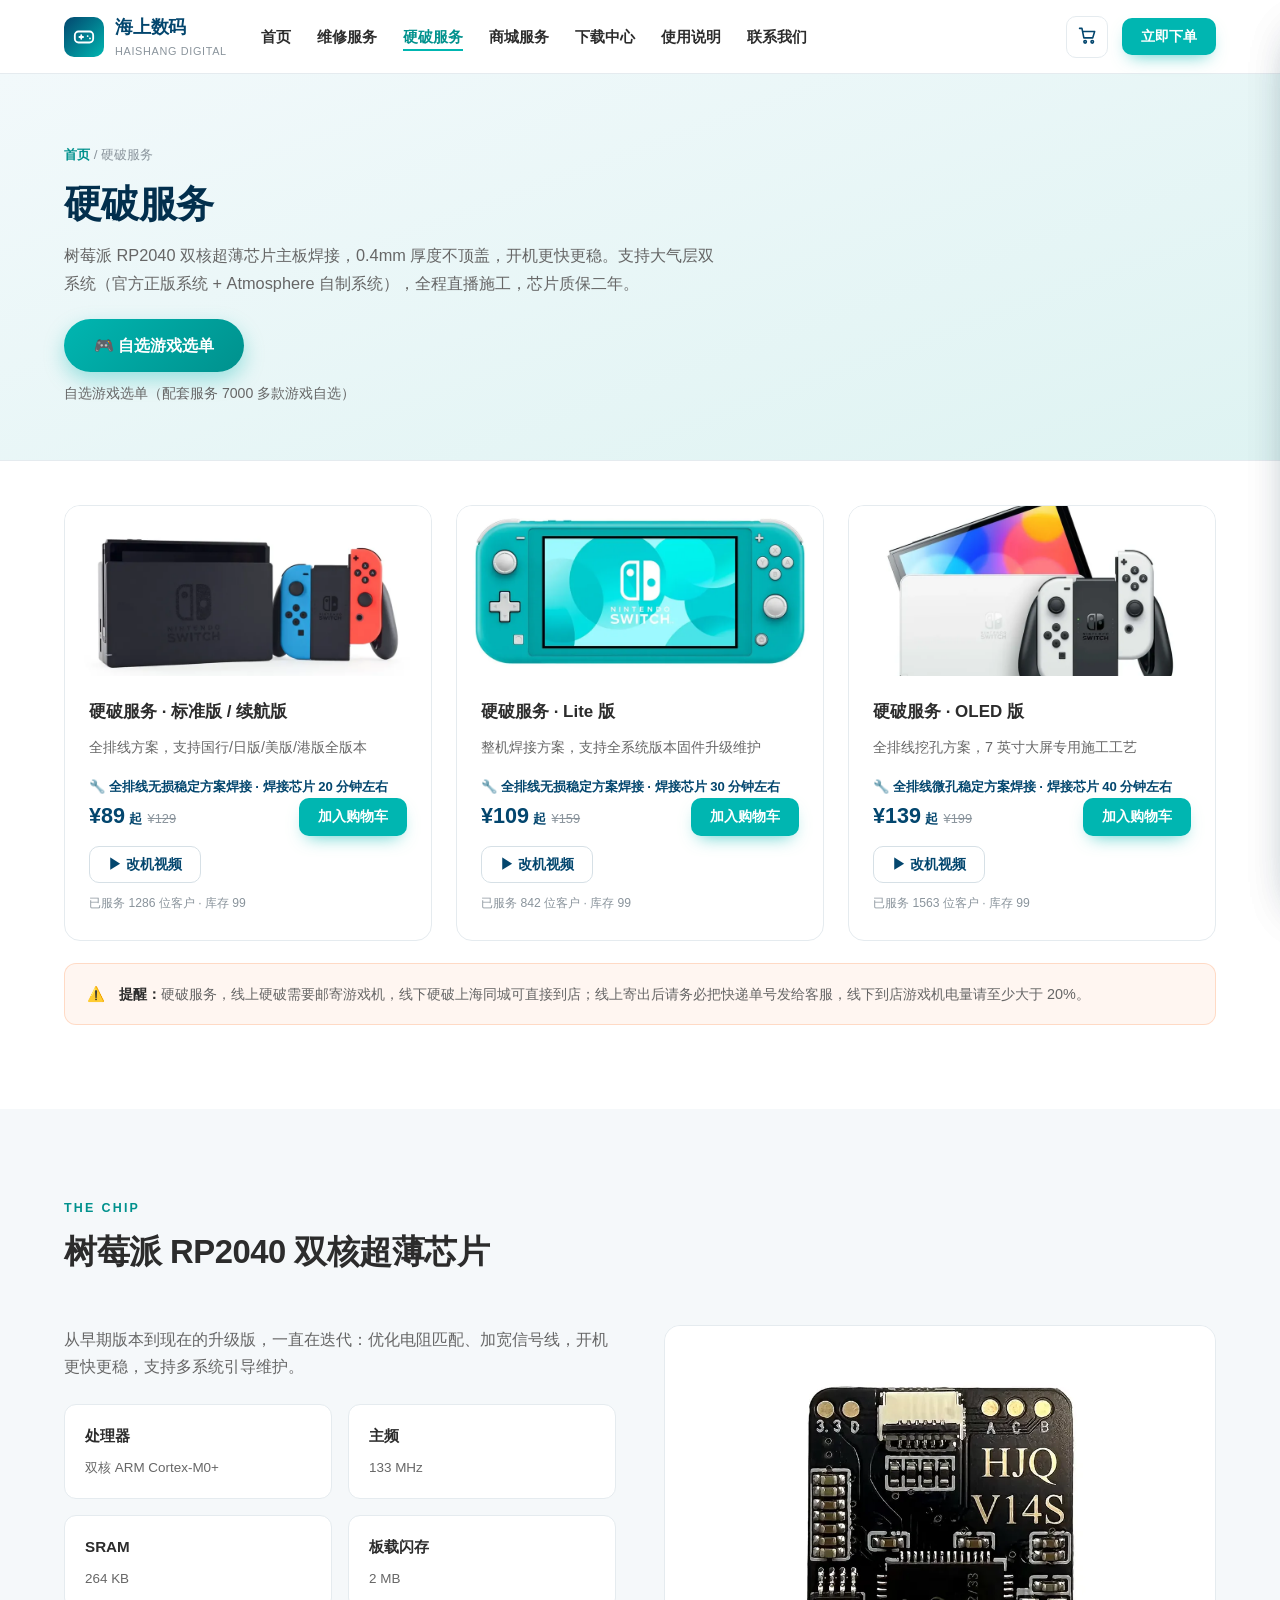
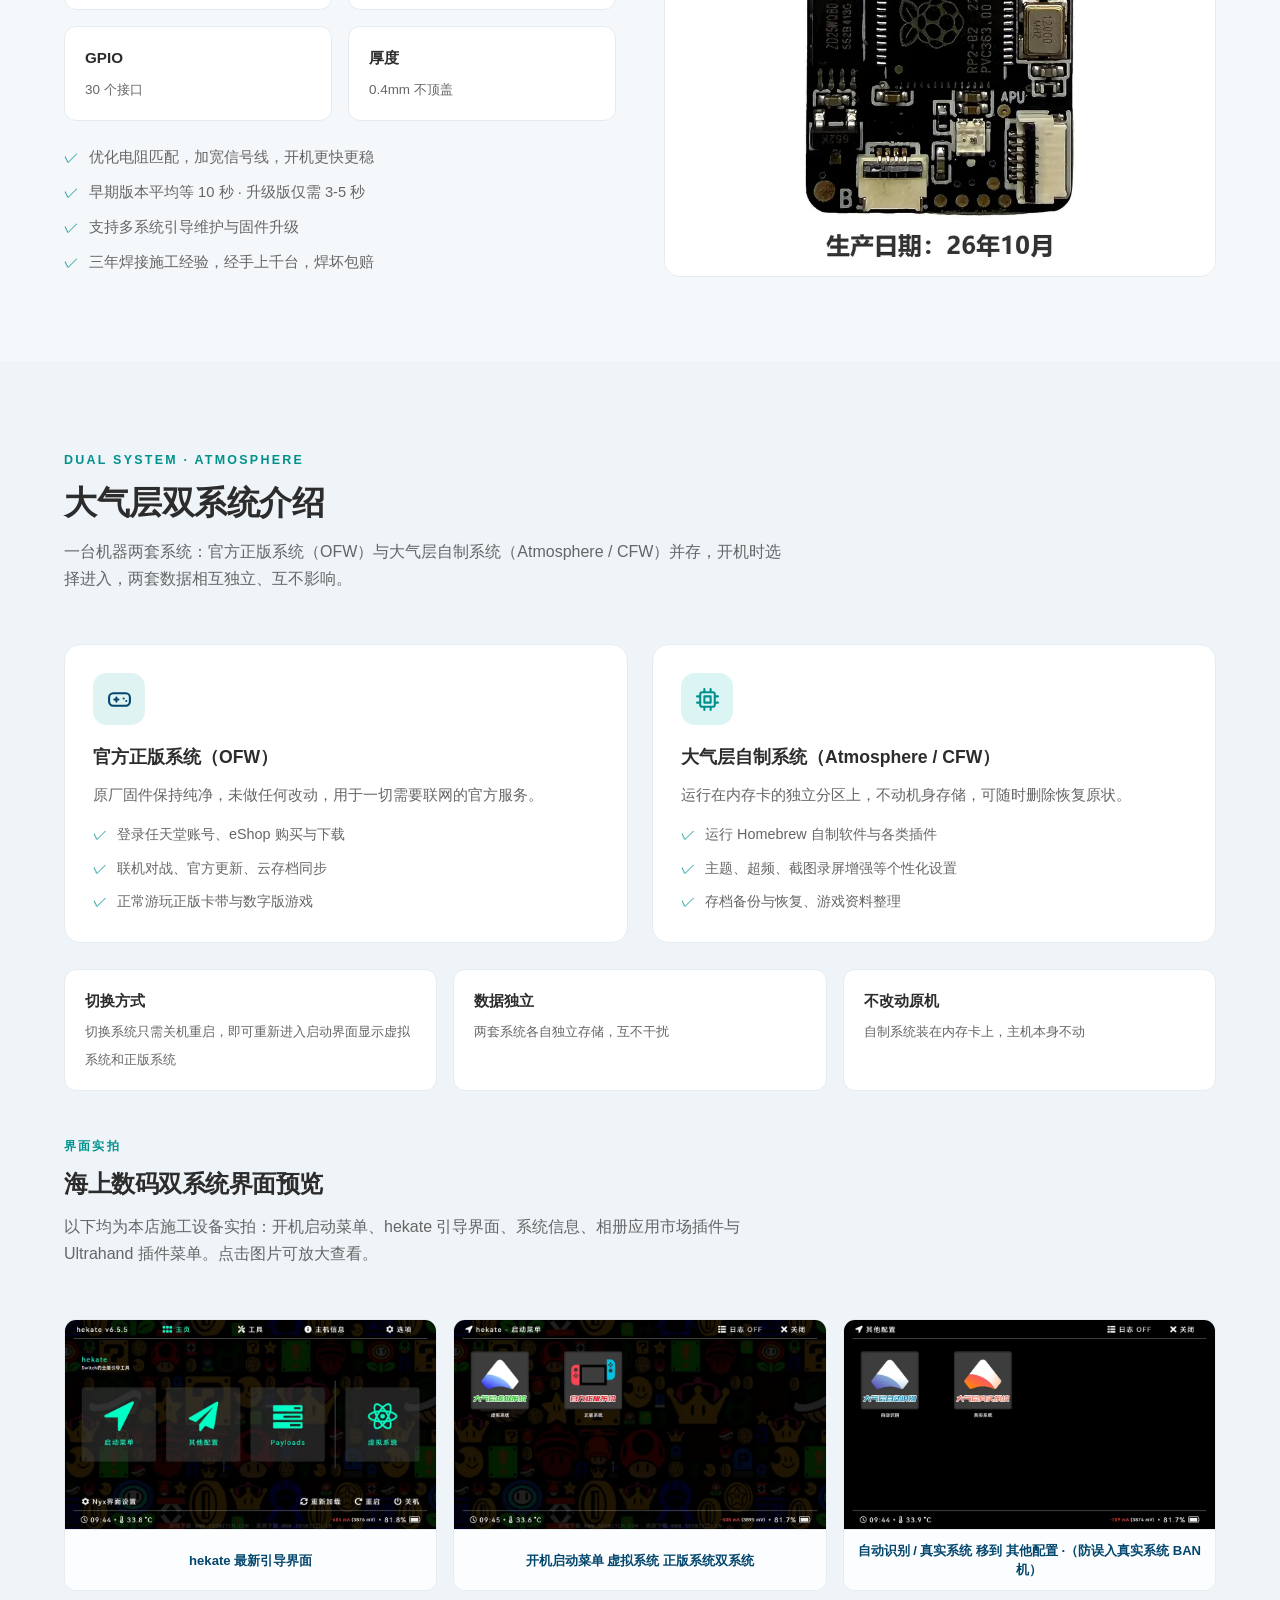
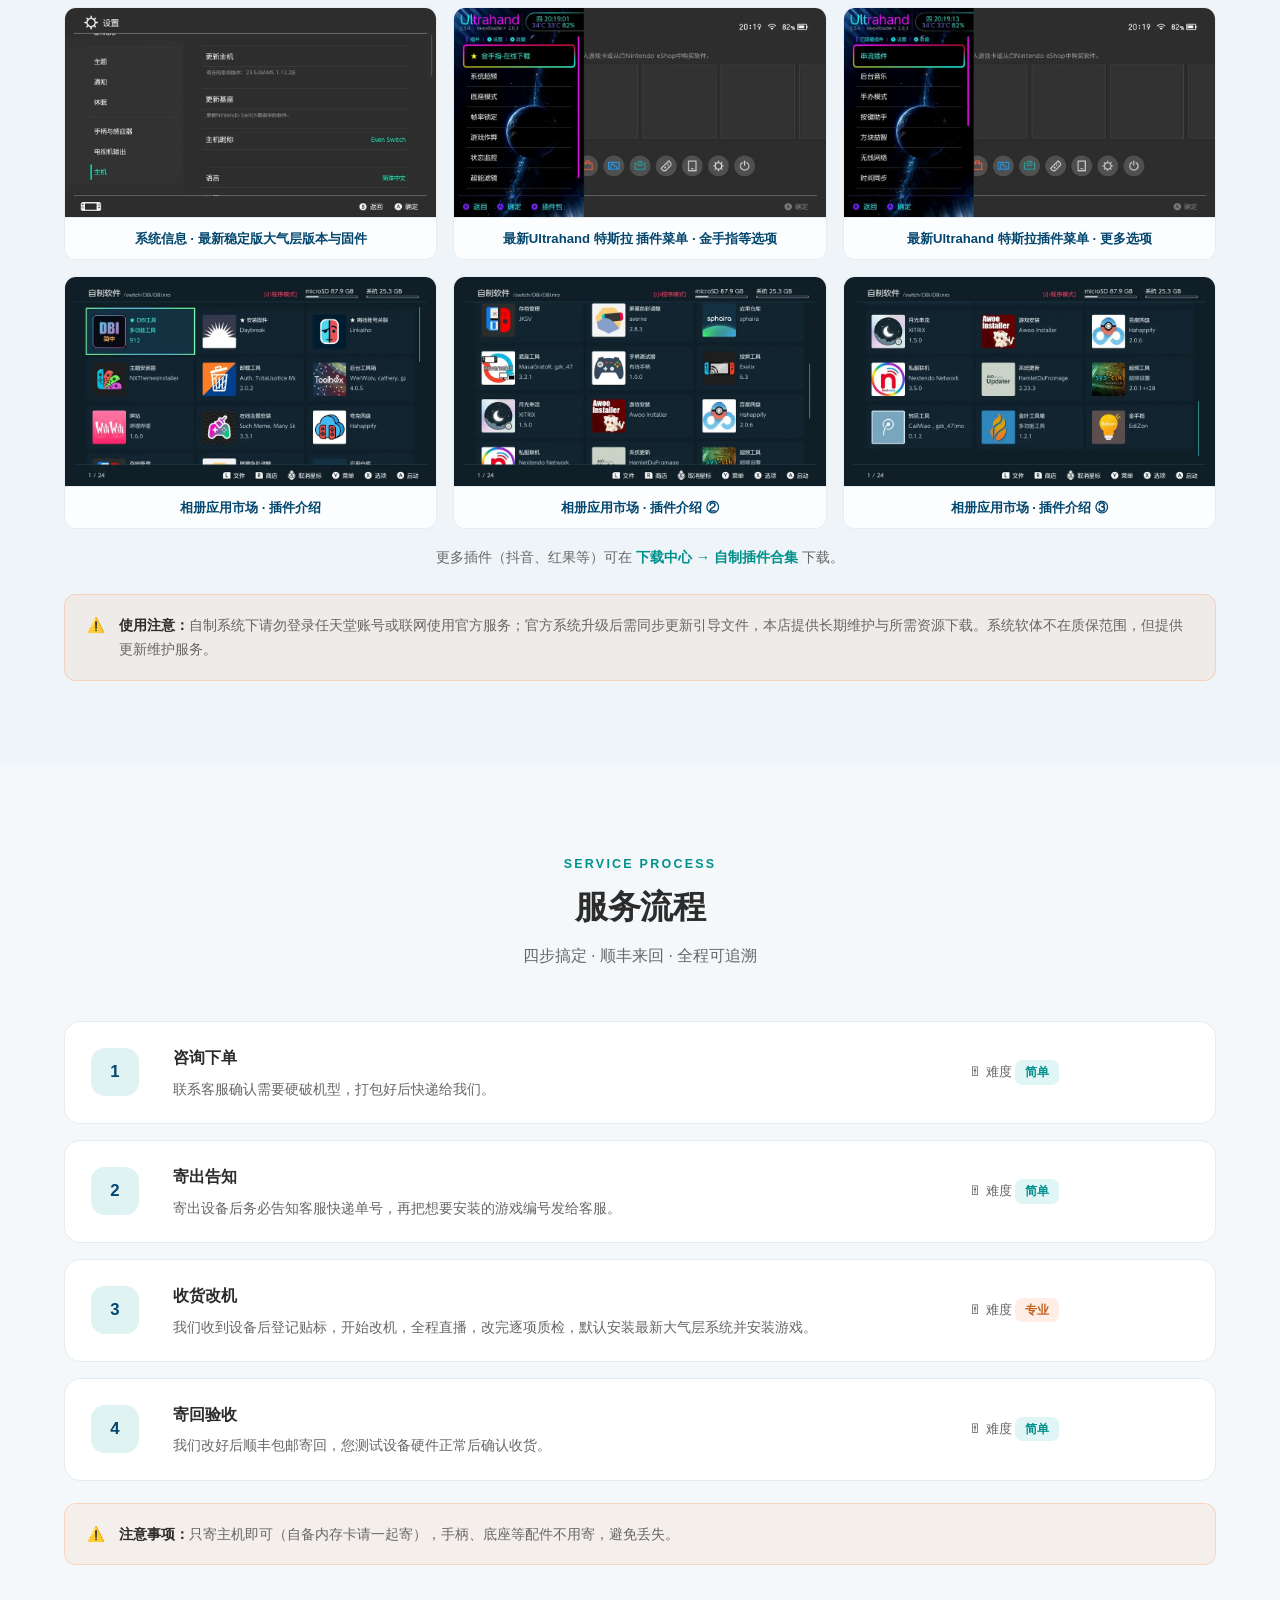
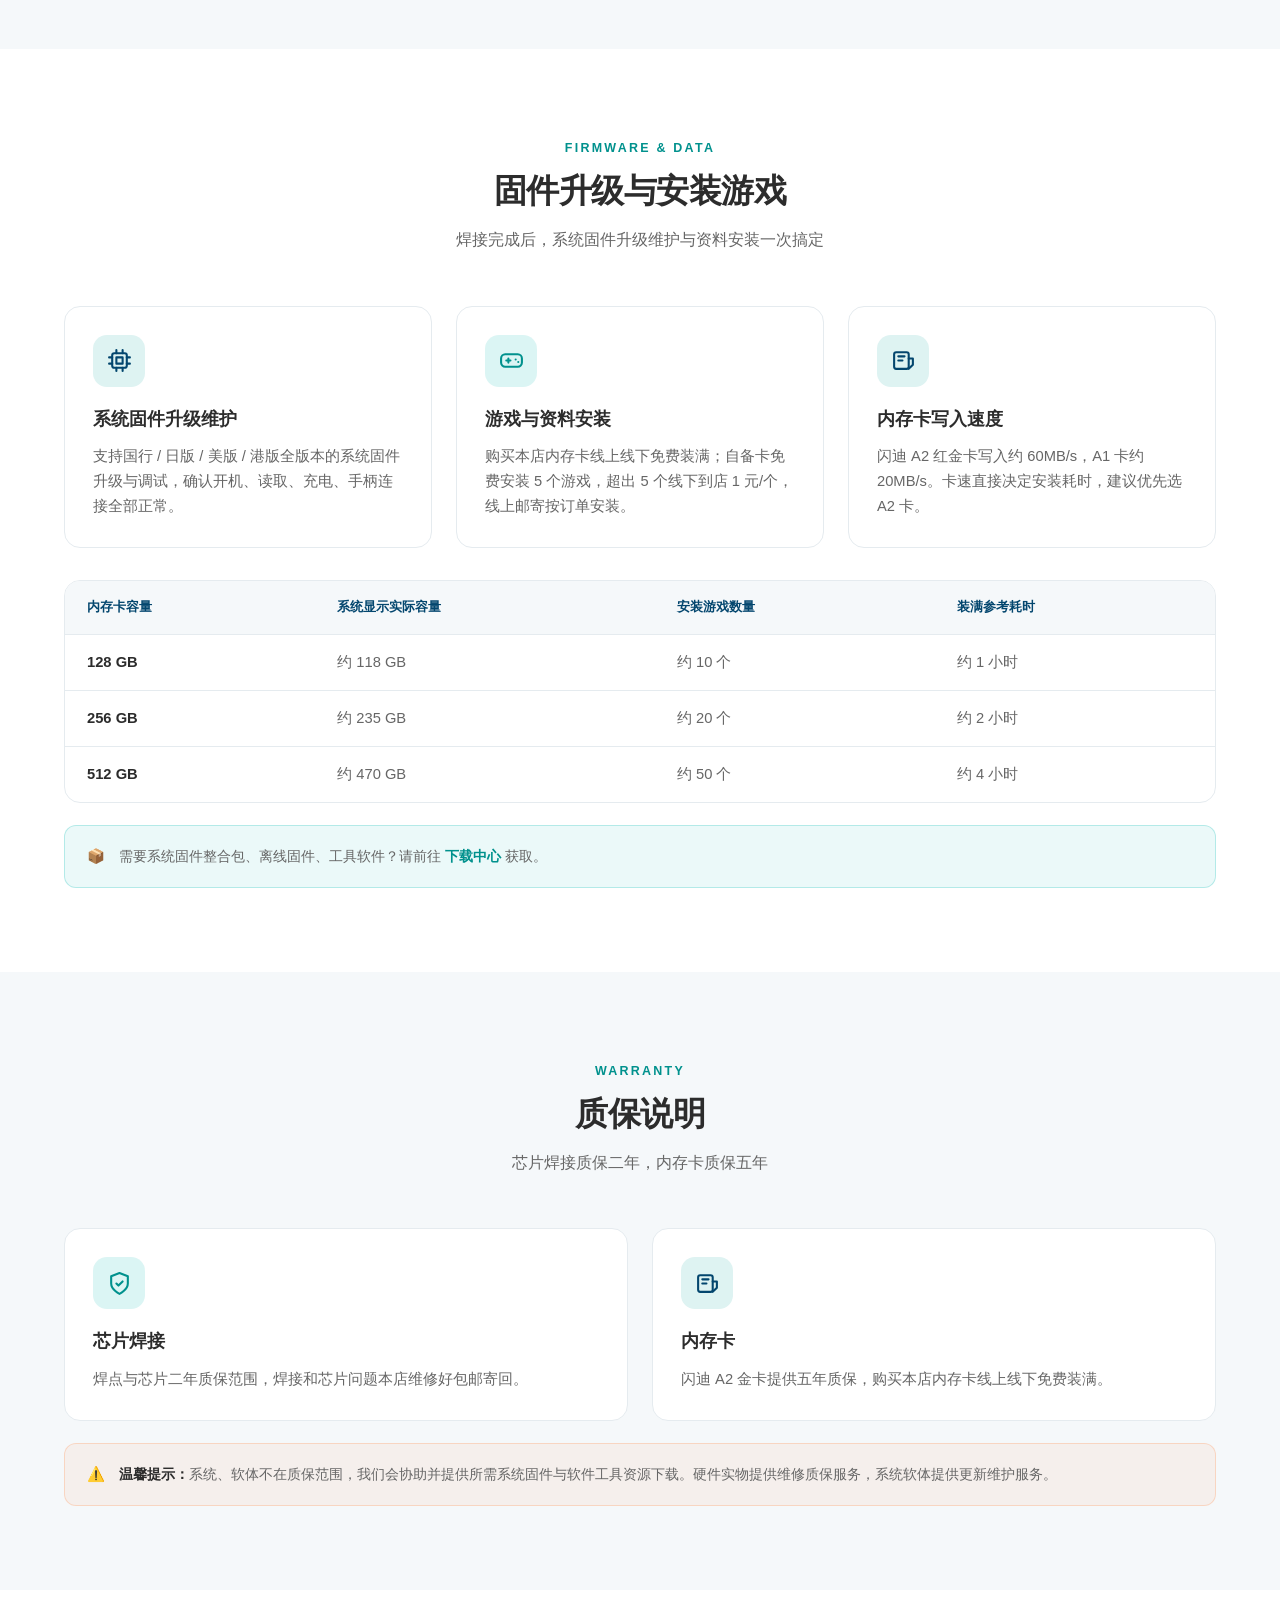
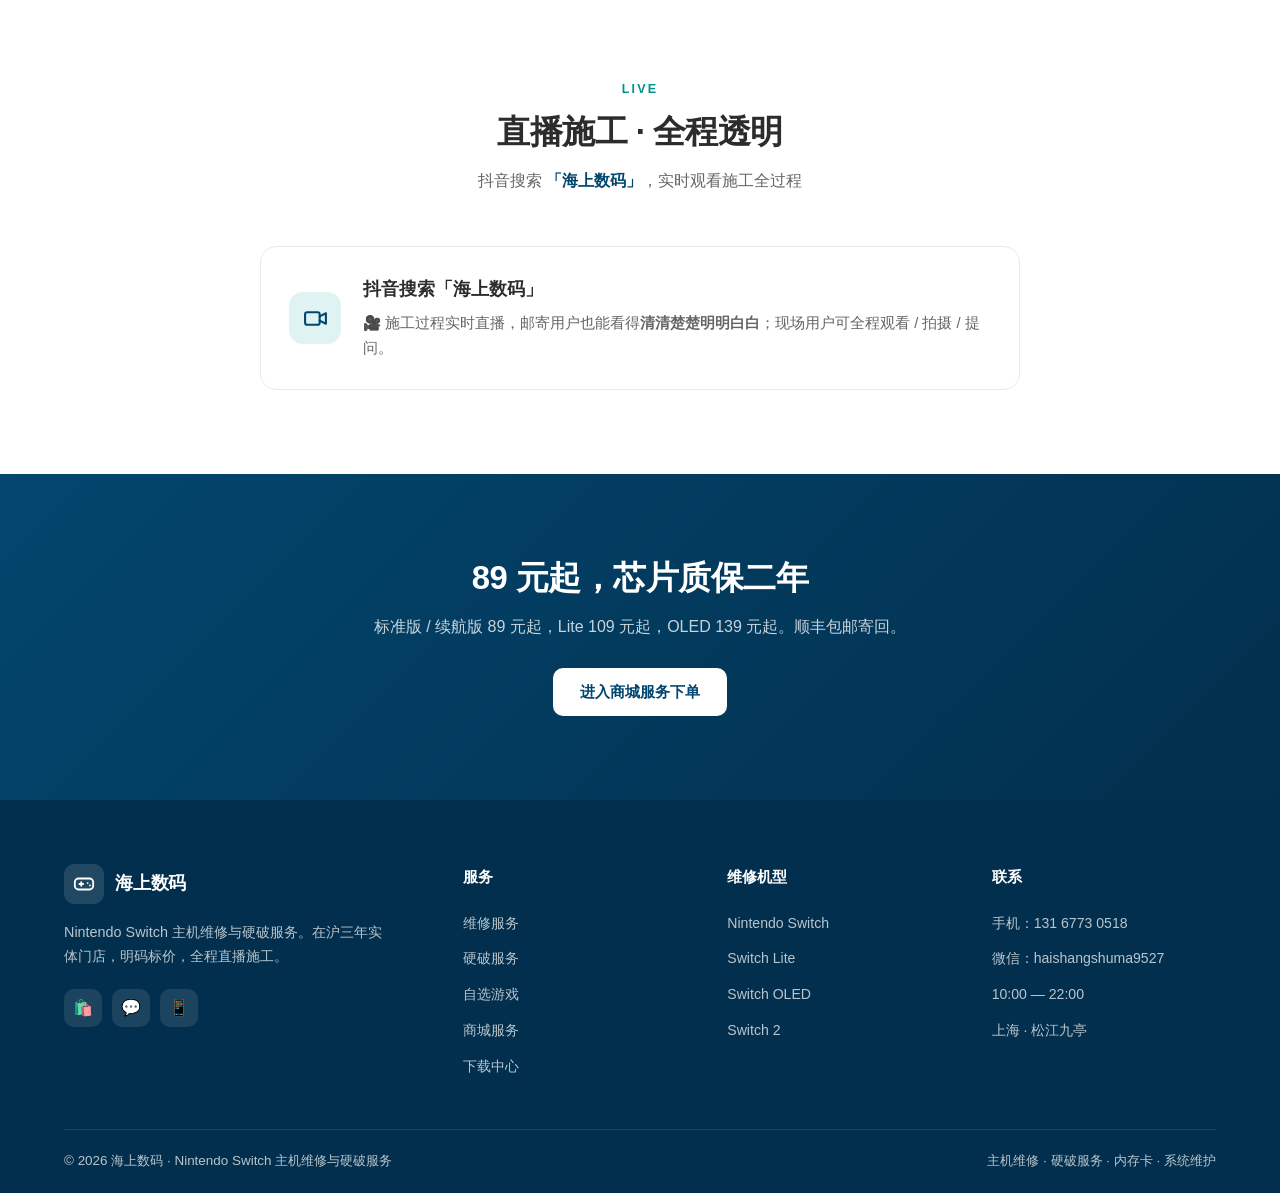
==== commit 99e7d0bf: "perf: 参照性能优化10大方案全面优化 - CSS/JS精简+版本号刷新 - 图片压缩 532KB→252KB - 游戏数据改按需加载(空闲预取+搜索/滚动触发) - 全站内联SVG favico" ====
--- a/chip.html
+++ b/chip.html
@@ -5,7 +5,8 @@
 <meta name="viewport" content="width=device-width, initial-scale=1.0">
 <title>硬破服务 | RP2040 主板焊接 · 系统固件维护 - 海上数码</title>
 <meta name="description" content="海上数码提供 Nintendo Switch 硬破服务：RP2040 双核超薄芯片主板焊接，0.4mm 不顶盖，支持大气层双系统（官方正版系统 + Atmosphere 自制系统），开机 3-5 秒，芯片质保二年，全程直播施工。">
-<link rel="stylesheet" href="assets/style.css?v=4">
+<link rel="stylesheet" href="assets/style.css?v=5">
+<link rel="icon" href="data:image/svg+xml,%3Csvg xmlns='http://www.w3.org/2000/svg' viewBox='0 0 64 64'%3E%3Crect width='64' height='64' rx='14' fill='%2303466e'/%3E%3Crect x='10' y='22' width='44' height='22' rx='10' fill='none' stroke='%2300b6b1' stroke-width='4'/%3E%3Ccircle cx='22' cy='33' r='3' fill='%2300b6b1'/%3E%3Ccircle cx='42' cy='33' r='3' fill='%2300b6b1'/%3E%3C/svg%3E">
 </head>
 <body>
 
@@ -428,7 +429,7 @@
     </div>
 </div>
 
-<script src="assets/app.js?v=2"></script>
+<script src="assets/app.js?v=3"></script>
 <script>
 document.querySelectorAll('.brand-mark').forEach(e=>e.innerHTML = icon('game'));
 const setIcon = (id,n)=>{ const e=document.getElementById(id); if(e) e.innerHTML = icon(n); };
--- a/assets/style.css
+++ b/assets/style.css
@@ -1,7 +1,3 @@
-/* ==========================================================
-   海上数码 · 共享样式（浅色专业维修服务风格）
-   主色 #03466e 深蓝 / 强调 #00b6b1 青绿 / 辅助 #def3f2 浅青
-   ========================================================== */
 :root{
     --primary:#03466e;
     --primary-dark:#023a5c;
@@ -34,8 +30,6 @@
 img{ max-width:100%; display:block; }
 a{ color:inherit; text-decoration:none; }
 ul{ list-style:none; }
-
-/* ---------- 布局 ---------- */
 .container{ width:100%; max-width:1200px; margin:0 auto; padding:0 24px; }
 .section{ padding:84px 0; }
 .section.soft{ background:var(--soft); }
@@ -52,8 +46,6 @@
 .section.deep .section-title{ color:#fff; }
 .section-desc{ margin-top:14px; font-size:1rem; color:var(--muted); }
 .section.deep .section-desc{ color:rgba(255,255,255,.78); }
-
-/* ---------- 按钮 ---------- */
 .btn{
     display:inline-flex; align-items:center; justify-content:center; gap:9px;
     padding:13px 26px; border-radius:10px; font-size:.94rem; font-weight:700; font-family:inherit;
@@ -70,8 +62,6 @@
 .btn-light:hover{ background:var(--secondary); }
 .btn-block{ width:100%; }
 .btn-sm{ padding:9px 18px; font-size:.85rem; }
-
-/* ---------- 导航 ---------- */
 .navbar{
     position:fixed; top:0; left:0; right:0; height:var(--nav-h); z-index:1000;
     background:rgba(255,255,255,.96); backdrop-filter:blur(10px); border-bottom:1px solid var(--line);
@@ -109,8 +99,6 @@
 .nav-toggle{ display:none; width:42px; height:42px; border:1px solid var(--line); border-radius:10px;
     background:#fff; cursor:pointer; align-items:center; justify-content:center; color:var(--primary); }
 .nav-toggle svg{ width:20px; height:20px; }
-
-/* ---------- Hero ---------- */
 .hero{ position:relative; padding:96px 0 92px; overflow:hidden;
     background:linear-gradient(160deg,#f2f9fb 0%,#e6f4f4 55%,#def3f2 100%); }
 .hero::after{
@@ -140,14 +128,10 @@
 .hero-list li:first-child{ border-top:none; }
 .hero-list svg{ width:17px; height:17px; color:var(--accent); margin-top:3px; flex-shrink:0; }
 .hero-list b{ color:var(--text); font-weight:700; }
-
-/* ---------- 统计条 ---------- */
 .stats{ display:grid; grid-template-columns:repeat(4,1fr); gap:24px; }
 .stat{ text-align:center; padding:26px 16px; background:#fff; border:1px solid var(--line); border-radius:var(--radius); }
 .stat .num{ font-size:2rem; font-weight:800; color:var(--primary); letter-spacing:-.5px; }
 .stat .lbl{ font-size:.86rem; color:var(--muted); margin-top:4px; }
-
-/* ---------- 通用卡片 ---------- */
 .grid-2{ display:grid; grid-template-columns:repeat(2,1fr); gap:24px; }
 .grid-3{ display:grid; grid-template-columns:repeat(3,1fr); gap:24px; }
 .grid-4{ display:grid; grid-template-columns:repeat(4,1fr); gap:20px; }
@@ -164,8 +148,6 @@
 }
 .icon-circle svg{ width:25px; height:25px; }
 .icon-circle.accent{ background:rgba(0,182,177,.14); color:var(--accent-dark); }
-
-/* 服务卡（带图片） */
 .svc-card{ background:#fff; border:1px solid var(--line); border-radius:var(--radius-lg); overflow:hidden; transition:.3s; }
 .svc-card:hover{ transform:translateY(-5px); box-shadow:var(--shadow-md); }
 .svc-img{ height:170px; overflow:hidden; background:var(--soft-2); position:relative; }
@@ -178,8 +160,6 @@
 .price{ font-size:1.35rem; font-weight:800; color:var(--primary); }
 .price small{ font-size:.8rem; font-weight:600; }
 .price del{ font-size:.8rem; color:var(--muted-2); margin-left:6px; font-weight:500; }
-
-/* ---------- 机型卡 ---------- */
 .dev-card{ background:#fff; border:1px solid var(--line); border-radius:var(--radius-lg); overflow:hidden; transition:.3s; }
 .dev-card:hover{ transform:translateY(-5px); box-shadow:var(--shadow-md); }
 .dev-img{ height:158px; overflow:hidden; background:var(--soft-2); position:relative; }
@@ -203,8 +183,6 @@
 .dev-status{ font-size:.72rem; font-weight:700; padding:3px 10px; border-radius:7px; }
 .dev-status.ok{ background:rgba(0,182,177,.12); color:var(--accent-dark); }
 .dev-status.ask{ background:rgba(255,138,76,.14); color:#c2621d; }
-
-/* ---------- 流程（深色区） ---------- */
 .process{ display:grid; grid-template-columns:repeat(4,1fr); gap:26px; }
 .step{ position:relative; }
 .step-no{
@@ -214,8 +192,6 @@
 .step h4{ font-size:1.05rem; font-weight:700; margin-bottom:8px; }
 .step p{ font-size:.9rem; color:rgba(255,255,255,.76); }
 .step-meta{ margin-top:12px; font-size:.78rem; color:rgba(255,255,255,.6); }
-
-/* ---------- 流程（浅色长列表） ---------- */
 .steps-list{ display:flex; flex-direction:column; gap:16px; }
 .step-row{ display:grid; grid-template-columns:58px 1fr 220px; gap:24px; align-items:center;
     background:#fff; border:1px solid var(--line); border-radius:var(--radius-lg); padding:22px 26px; transition:.28s; }
@@ -229,8 +205,6 @@
 .lvl{ display:inline-block; padding:2px 10px; border-radius:7px; font-size:.75rem; font-weight:700; }
 .lvl.e{ background:rgba(0,182,177,.12); color:var(--accent-dark); }
 .lvl.m{ background:rgba(255,138,76,.14); color:#c2621d; }
-
-/* ---------- 评价 ---------- */
 .review{ background:#fff; border:1px solid var(--line); border-radius:var(--radius-lg); padding:26px; height:100%; }
 .review .stars{ color:#f5b301; font-size:.9rem; letter-spacing:2px; margin-bottom:12px; }
 .review p{ font-size:.93rem; color:var(--muted); margin-bottom:18px; }
@@ -239,8 +213,6 @@
     color:#fff; font-weight:700; font-size:.9rem; flex-shrink:0; }
 .reviewer b{ font-size:.9rem; display:block; }
 .reviewer span{ font-size:.78rem; color:var(--muted-2); }
-
-/* ---------- 表单 ---------- */
 .form-card{ background:#fff; border:1px solid var(--line); border-radius:var(--radius-lg); padding:32px; }
 .form-card h3{ font-size:1.25rem; font-weight:800; margin-bottom:6px; }
 .form-card .sub{ font-size:.9rem; color:var(--muted); margin-bottom:24px; }
@@ -253,8 +225,6 @@
 .field input:focus, .field select:focus, .field textarea:focus{ border-color:var(--accent); box-shadow:0 0 0 3px rgba(0,182,177,.12); }
 .field textarea{ resize:vertical; min-height:110px; }
 .form-row{ display:grid; grid-template-columns:1fr 1fr; gap:14px; }
-
-/* ---------- 联系信息 ---------- */
 .info-list li{ display:flex; gap:15px; padding:16px 0; border-bottom:1px solid var(--line); }
 .info-list li:last-child{ border-bottom:none; }
 .info-ico{ width:42px; height:42px; border-radius:12px; background:var(--secondary); color:var(--primary);
@@ -262,8 +232,6 @@
 .info-ico svg{ width:20px; height:20px; }
 .info-list .k{ font-size:.78rem; color:var(--muted-2); }
 .info-list .v{ font-size:.95rem; font-weight:600; color:var(--text); }
-
-/* ---------- 商城 ---------- */
 .filters{ display:flex; gap:10px; flex-wrap:wrap; justify-content:center; margin-bottom:22px; }
 .chip{ padding:9px 20px; border-radius:30px; border:1px solid var(--line-2); background:#fff;
     font-size:.88rem; font-weight:600; color:var(--muted); cursor:pointer; transition:.25s; font-family:inherit; }
@@ -272,8 +240,6 @@
 .shop-bar{ display:flex; align-items:center; justify-content:space-between; gap:14px; flex-wrap:wrap; margin-bottom:22px; }
 .shop-bar .count{ font-size:.88rem; color:var(--muted); }
 .shop-bar select{ padding:9px 14px; border:1px solid var(--line-2); border-radius:10px; font-size:.86rem; font-family:inherit; color:var(--text); background:#fff; }
-
-/* ---------- 资源下载 ---------- */
 .res-item{
     display:flex; align-items:center; gap:14px; padding:16px 20px; background:#fff;
     border:1px solid var(--line); border-radius:var(--radius); transition:.25s;
@@ -286,16 +252,12 @@
 .res-name{ font-size:.95rem; font-weight:700; }
 .res-sub{ font-size:.78rem; color:var(--muted-2); font-family:'Courier New',monospace; }
 .res-go{ margin-left:auto; color:var(--accent-dark); font-size:.85rem; font-weight:700; white-space:nowrap; }
-
-/* ---------- 表格 ---------- */
 .table-wrap{ background:#fff; border:1px solid var(--line); border-radius:var(--radius-lg); overflow:hidden; }
 table{ width:100%; border-collapse:collapse; font-size:.92rem; }
 thead th{ background:var(--soft); text-align:left; padding:15px 22px; font-size:.84rem; font-weight:700; color:var(--primary); }
 tbody td{ padding:15px 22px; border-top:1px solid var(--line); color:var(--muted); }
 tbody tr:hover td{ background:#fbfdfd; }
 tbody td:first-child{ color:var(--text); font-weight:700; }
-
-/* ---------- 页脚 ---------- */
 .footer{ background:var(--primary-deep); color:rgba(255,255,255,.72); padding:64px 0 0; }
 .foot-grid{ display:grid; grid-template-columns:1.6fr 1fr 1fr 1fr; gap:40px; padding-bottom:44px; }
 .footer .brand{ color:#fff; margin-bottom:16px; }
@@ -310,8 +272,6 @@
 .socials a:hover{ background:var(--accent); }
 .foot-bottom{ border-top:1px solid rgba(255,255,255,.1); padding:20px 0; font-size:.84rem;
     display:flex; justify-content:space-between; gap:16px; flex-wrap:wrap; }
-
-/* ---------- 侧边栏 / 抽屉 ---------- */
 .mask{ position:fixed; inset:0; background:rgba(16,32,44,.45); z-index:1200; opacity:0; pointer-events:none; transition:.3s; }
 .mask.on{ opacity:1; pointer-events:auto; }
 .drawer{ position:fixed; top:0; right:0; height:100%; width:400px; max-width:92vw; background:#fff; z-index:1201;
@@ -337,8 +297,6 @@
 .empty{ text-align:center; color:var(--muted-2); padding:70px 0; font-size:.9rem; }
 .total-row{ display:flex; justify-content:space-between; align-items:center; margin-bottom:14px; font-size:1rem; }
 .total-row b{ font-size:1.45rem; color:var(--primary); }
-
-/* ---------- Toast / 灯箱 ---------- */
 .toast{ position:fixed; left:50%; bottom:34px; transform:translateX(-50%) translateY(80px); z-index:2000;
     background:var(--primary-deep); color:#fff; padding:13px 26px; border-radius:11px; font-size:.9rem; font-weight:600;
     box-shadow:var(--shadow-lg); transition:.4s cubic-bezier(.4,0,.2,1); }
@@ -348,31 +306,21 @@
 .lightbox.on{ display:flex; }
 .lightbox img{ max-width:90vw; max-height:86vh; border-radius:14px; }
 .lightbox .x{ position:absolute; top:22px; right:28px; color:#fff; font-size:1.3rem; opacity:.75; }
-
-/* ---------- 内页头图 ---------- */
 .page-hero{ padding:70px 0 54px; background:linear-gradient(160deg,#f2f9fb 0%,#def3f2 100%); border-bottom:1px solid var(--line); }
 .breadcrumb{ font-size:.84rem; color:var(--muted-2); margin-bottom:14px; }
 .breadcrumb a{ color:var(--accent-dark); font-weight:600; }
 .page-hero h1{ font-size:2.35rem; font-weight:800; color:var(--primary-deep); letter-spacing:-.7px; line-height:1.25; }
 .page-hero p{ margin-top:14px; color:var(--muted); max-width:660px; font-size:1.02rem; }
-
-/* ---------- 提示条 ---------- */
 .callout{ display:flex; gap:14px; padding:18px 22px; border-radius:var(--radius);
     background:rgba(0,182,177,.08); border:1px solid rgba(0,182,177,.24); font-size:.9rem; color:var(--muted); }
 .callout b{ color:var(--text); }
 .callout.warn{ background:rgba(255,138,76,.08); border-color:rgba(255,138,76,.26); }
-
-/* ---------- 特性小卡 ---------- */
 .mini-grid{ display:grid; grid-template-columns:repeat(auto-fit,minmax(210px,1fr)); gap:16px; }
 .mini{ background:#fff; border:1px solid var(--line); border-radius:var(--radius); padding:18px 20px; }
 .mini b{ display:block; font-size:.95rem; margin-bottom:4px; }
 .mini span{ font-size:.84rem; color:var(--muted); }
-
-/* ---------- 动画 ---------- */
 [data-reveal]{ opacity:0; transform:translateY(22px); transition:opacity .6s ease, transform .6s ease; }
 [data-reveal].in{ opacity:1; transform:none; }
-
-/* ---------- 响应式 ---------- */
 @media (max-width:991px){
     .nav-menu{ display:none; position:absolute; top:var(--nav-h); left:0; right:0; background:#fff;
         flex-direction:column; gap:0; padding:10px 24px 18px; border-bottom:1px solid var(--line); box-shadow:var(--shadow-md); }
@@ -397,14 +345,10 @@
     .table-wrap{ overflow-x:auto; }
     table{ min-width:560px; }
 }
-
-/* ---------- 流程（白底版，与页面同色） ---------- */
 .process-sec .step-no{ background:#e2f4f4; border:1px solid #bfe6e6; color:#00b6b1; }
 .process-sec .step h4{ color:var(--text); }
 .process-sec .step p{ color:var(--muted); }
 .process-sec .step-meta{ color:var(--muted-2); }
-
-/* ---------- 双系统界面预览 ---------- */
 .atm-gallery{ display:grid; grid-template-columns:repeat(3,1fr); gap:16px; margin-top:22px; }
 .atm-shot{ margin:0; background:#fff; border:1px solid var(--line); border-radius:var(--radius);
     overflow:hidden; cursor:zoom-in; display:flex; flex-direction:column;
